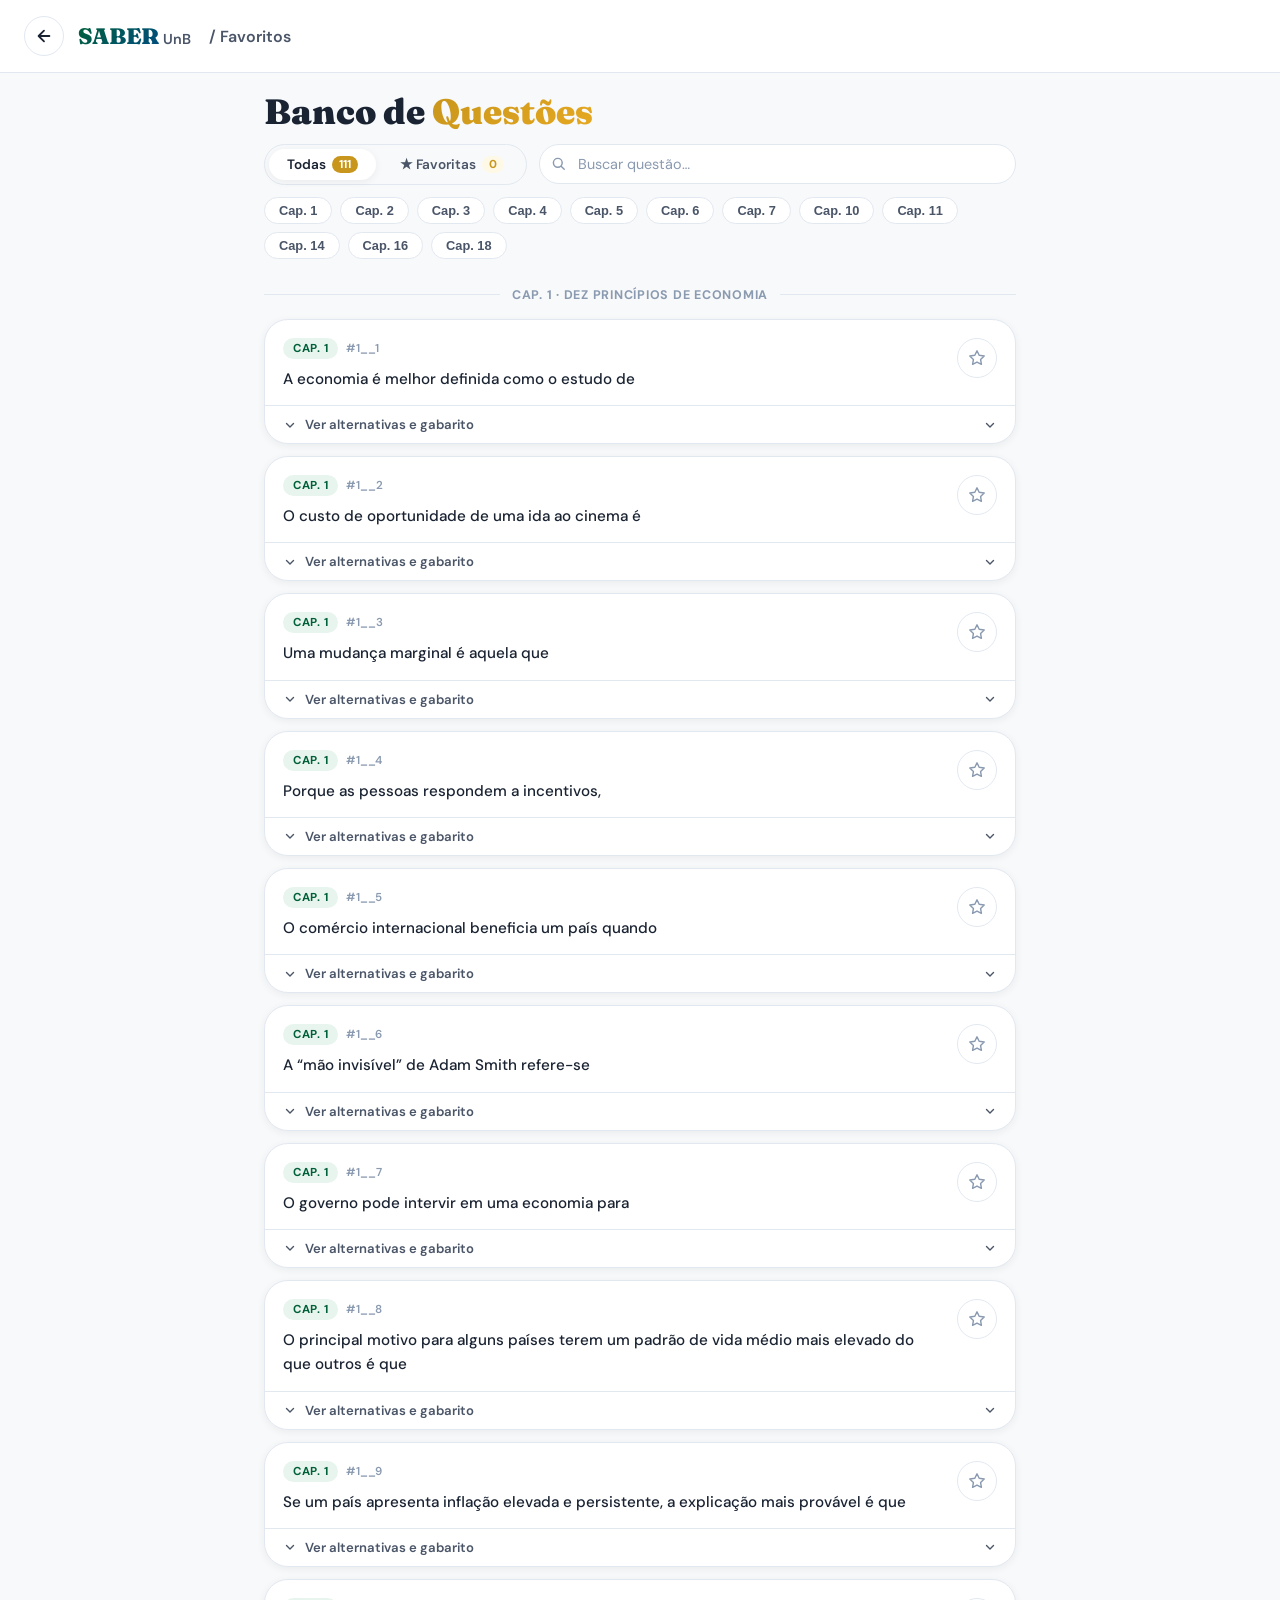
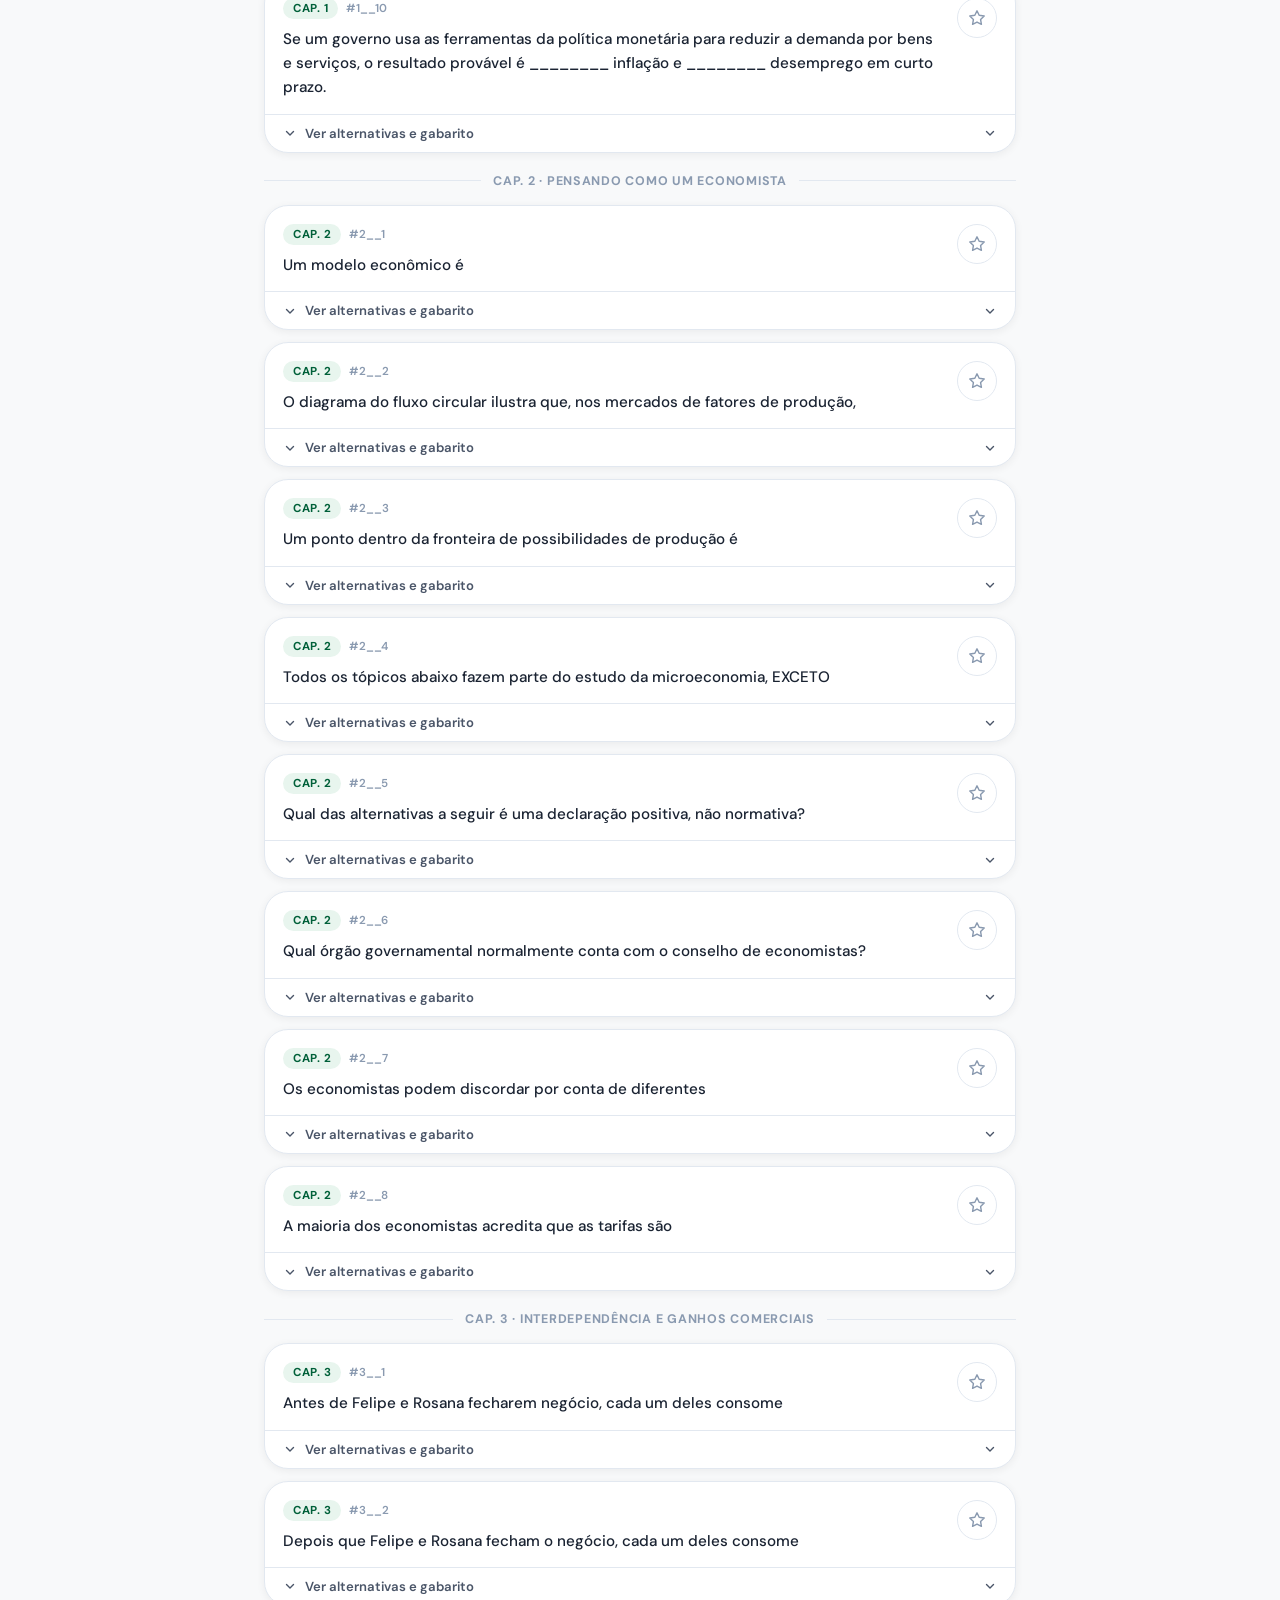
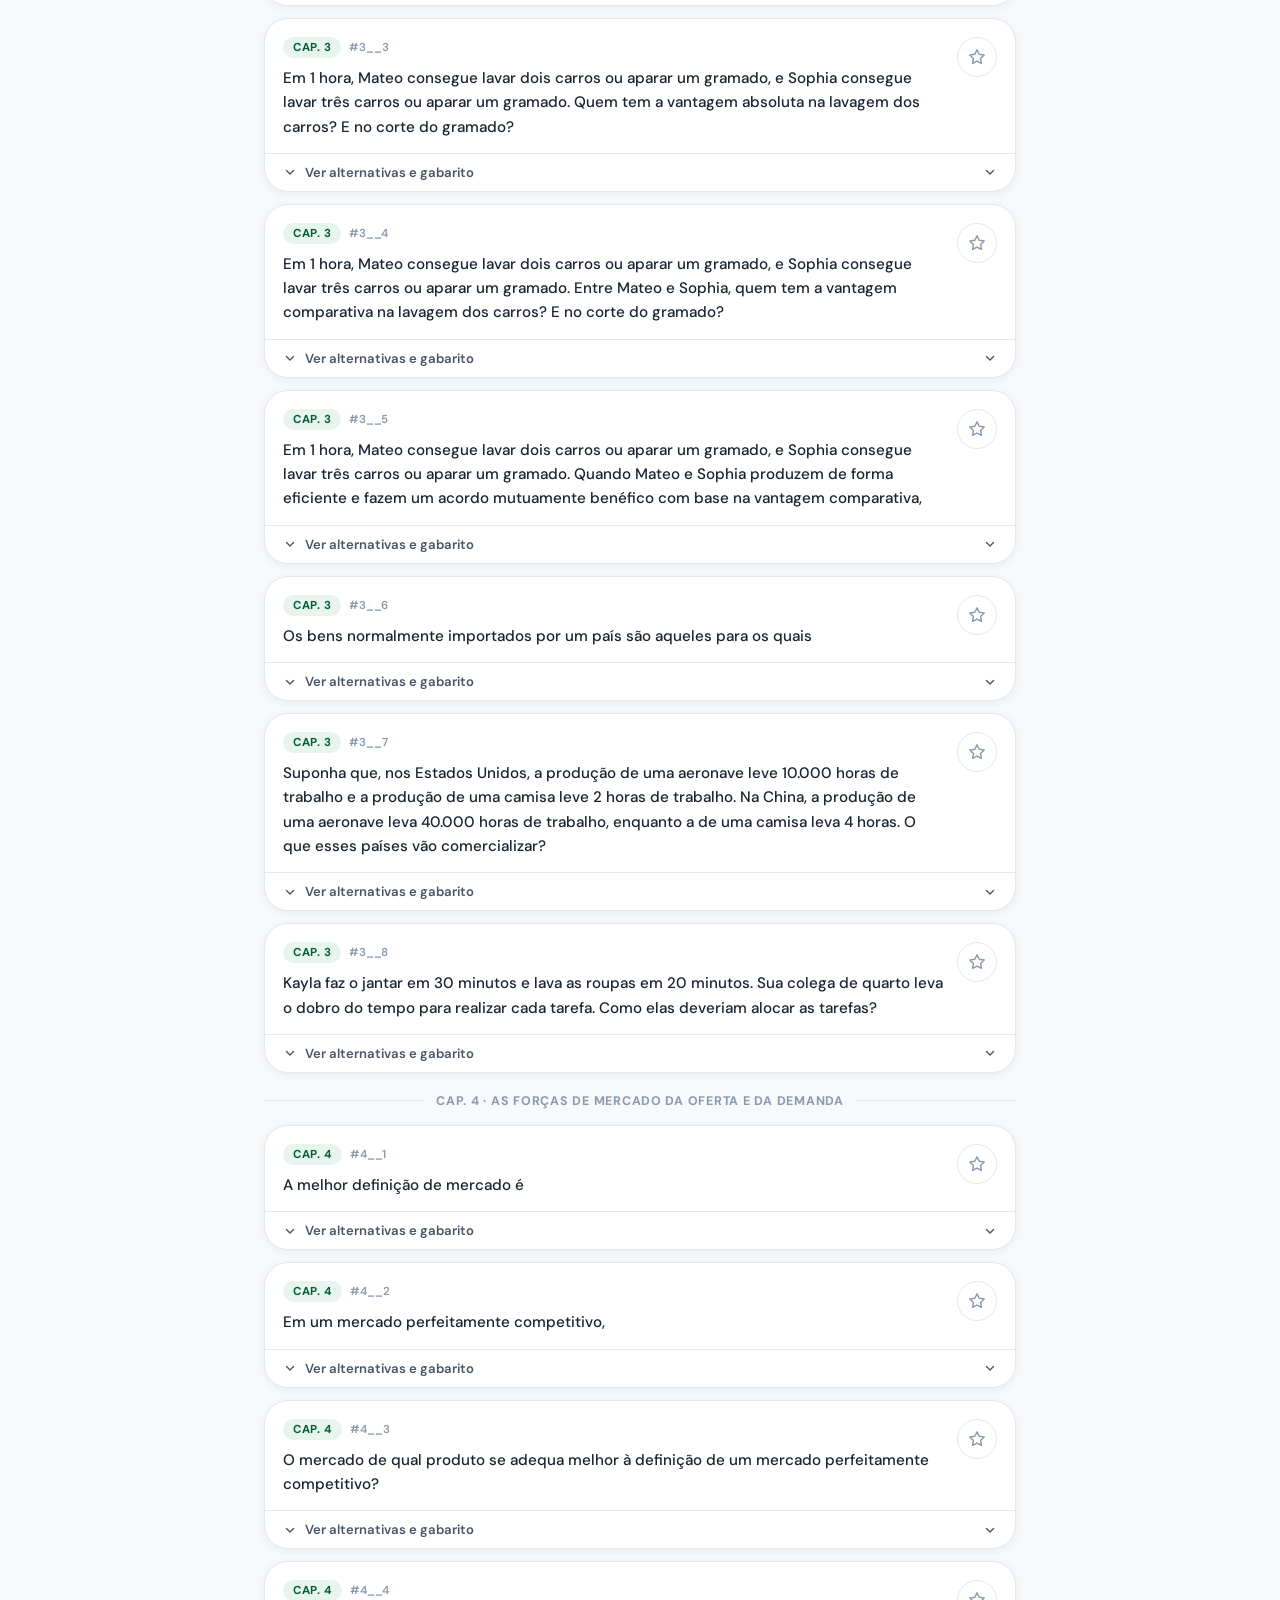
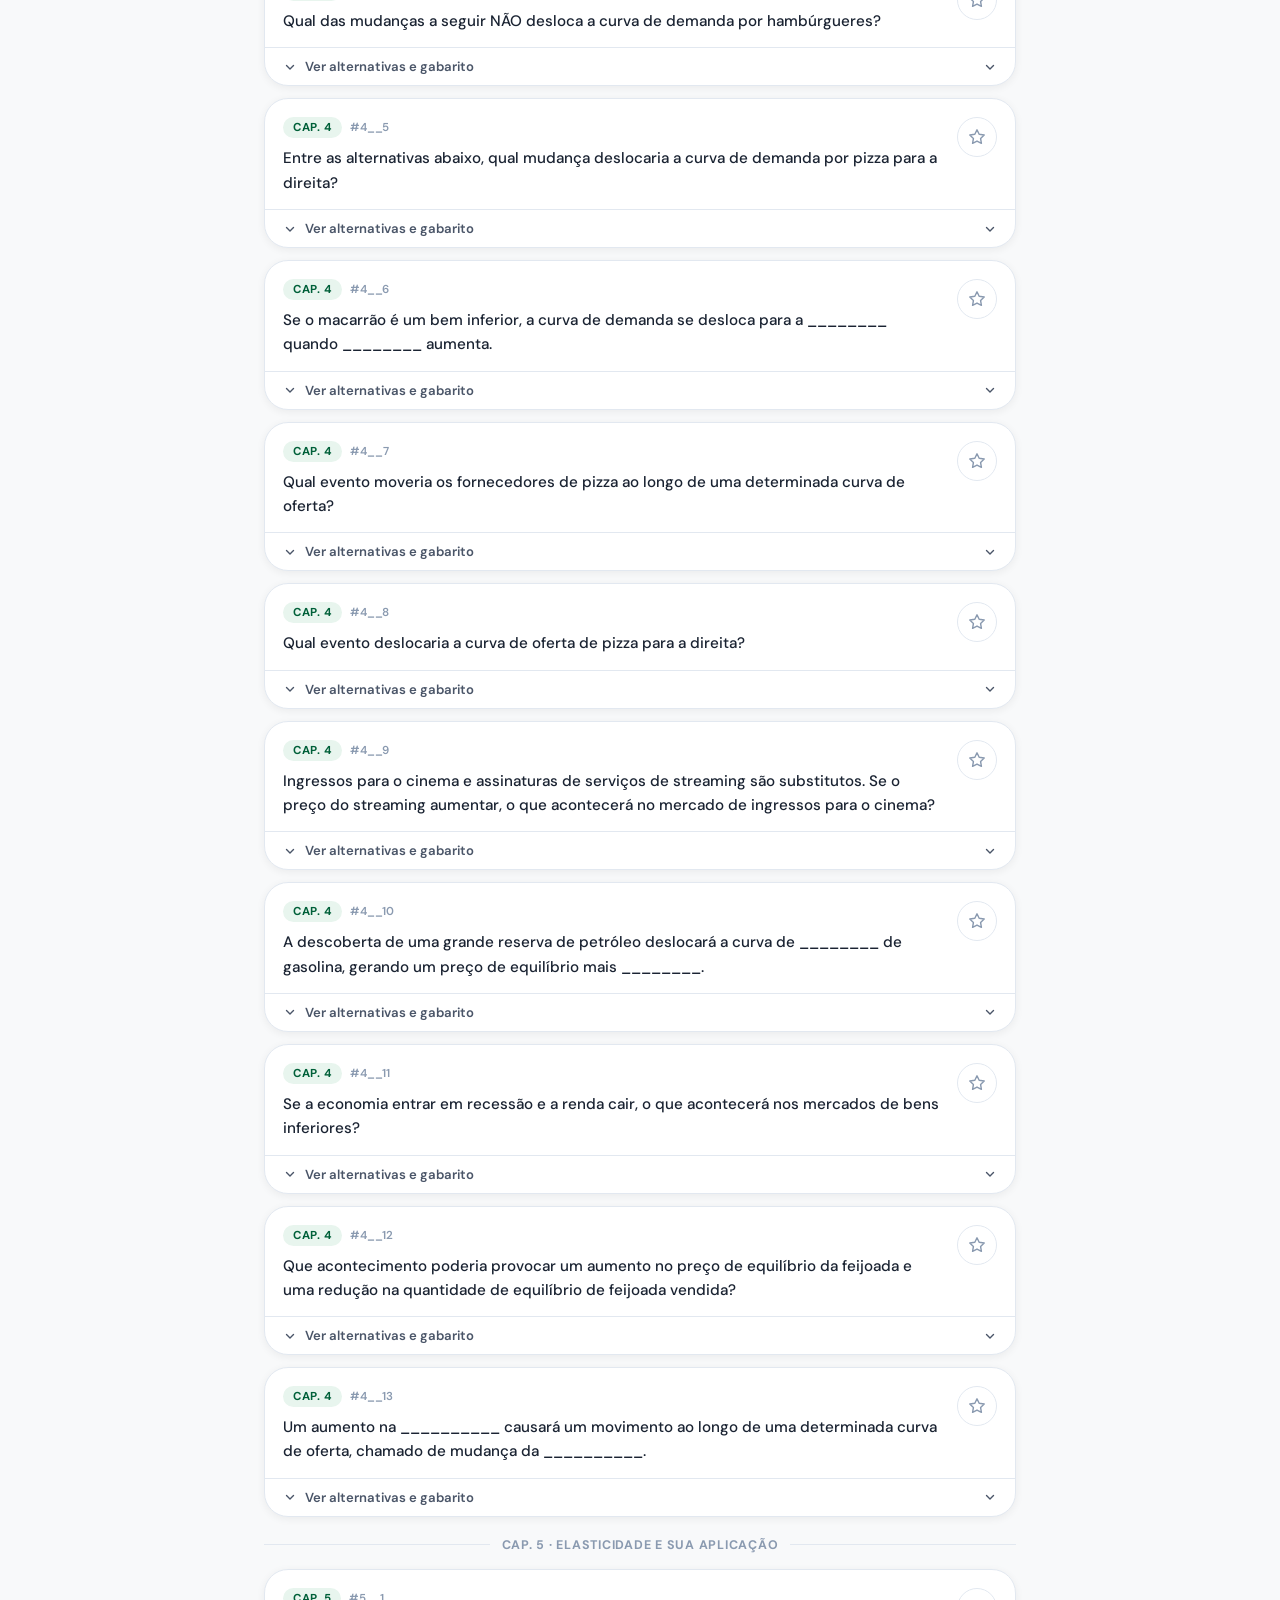
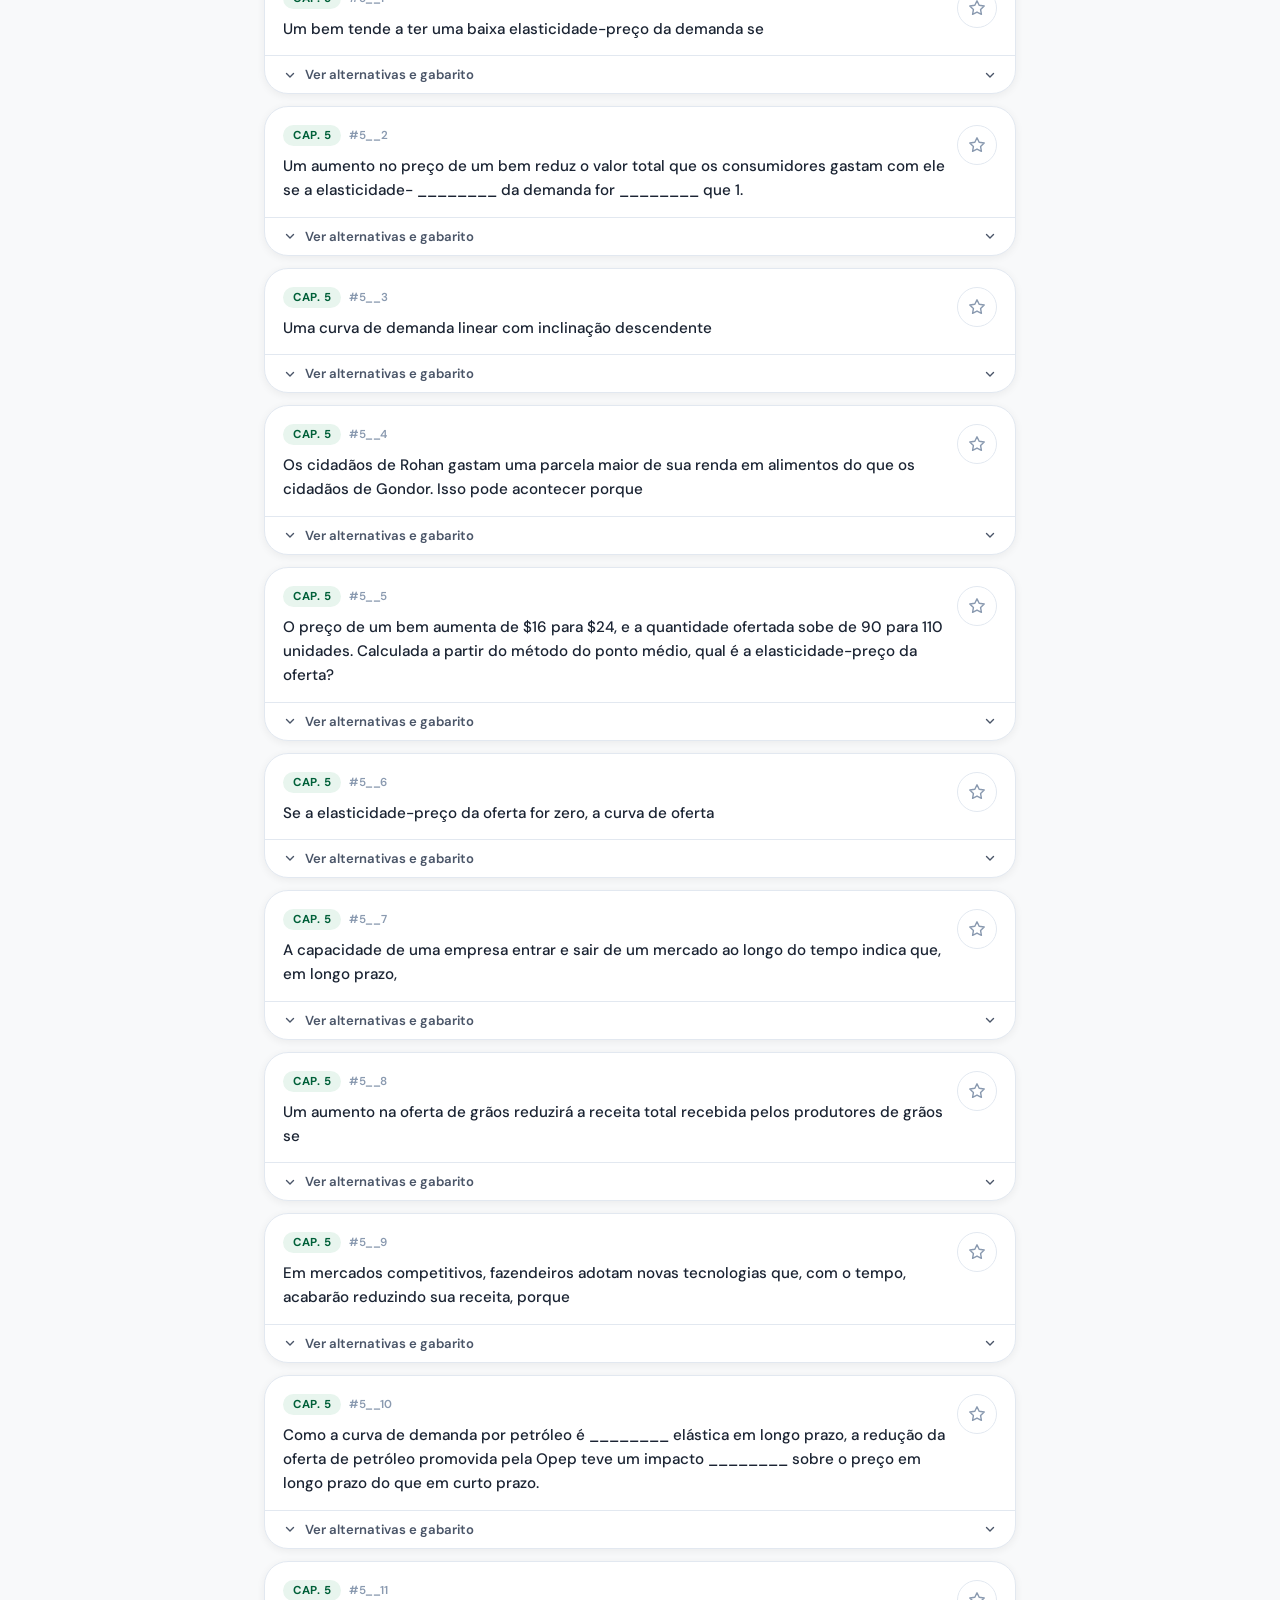
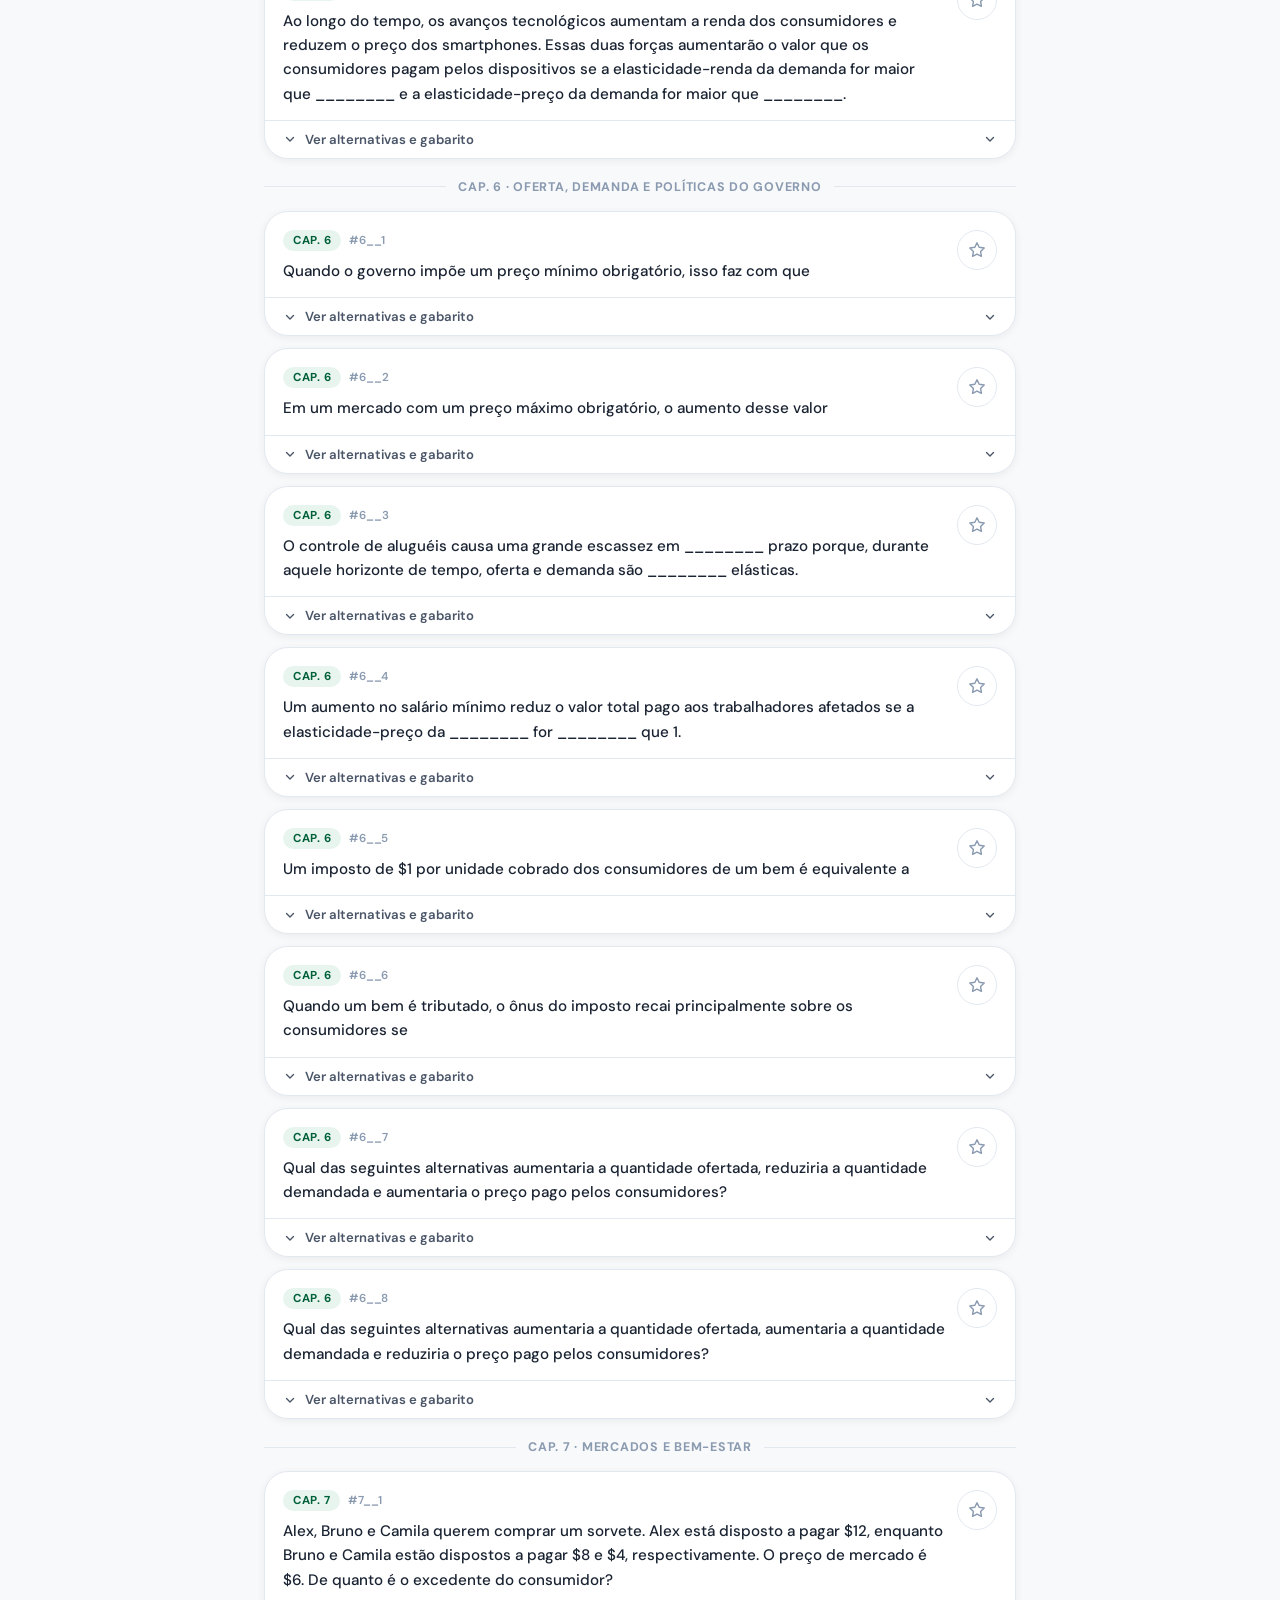
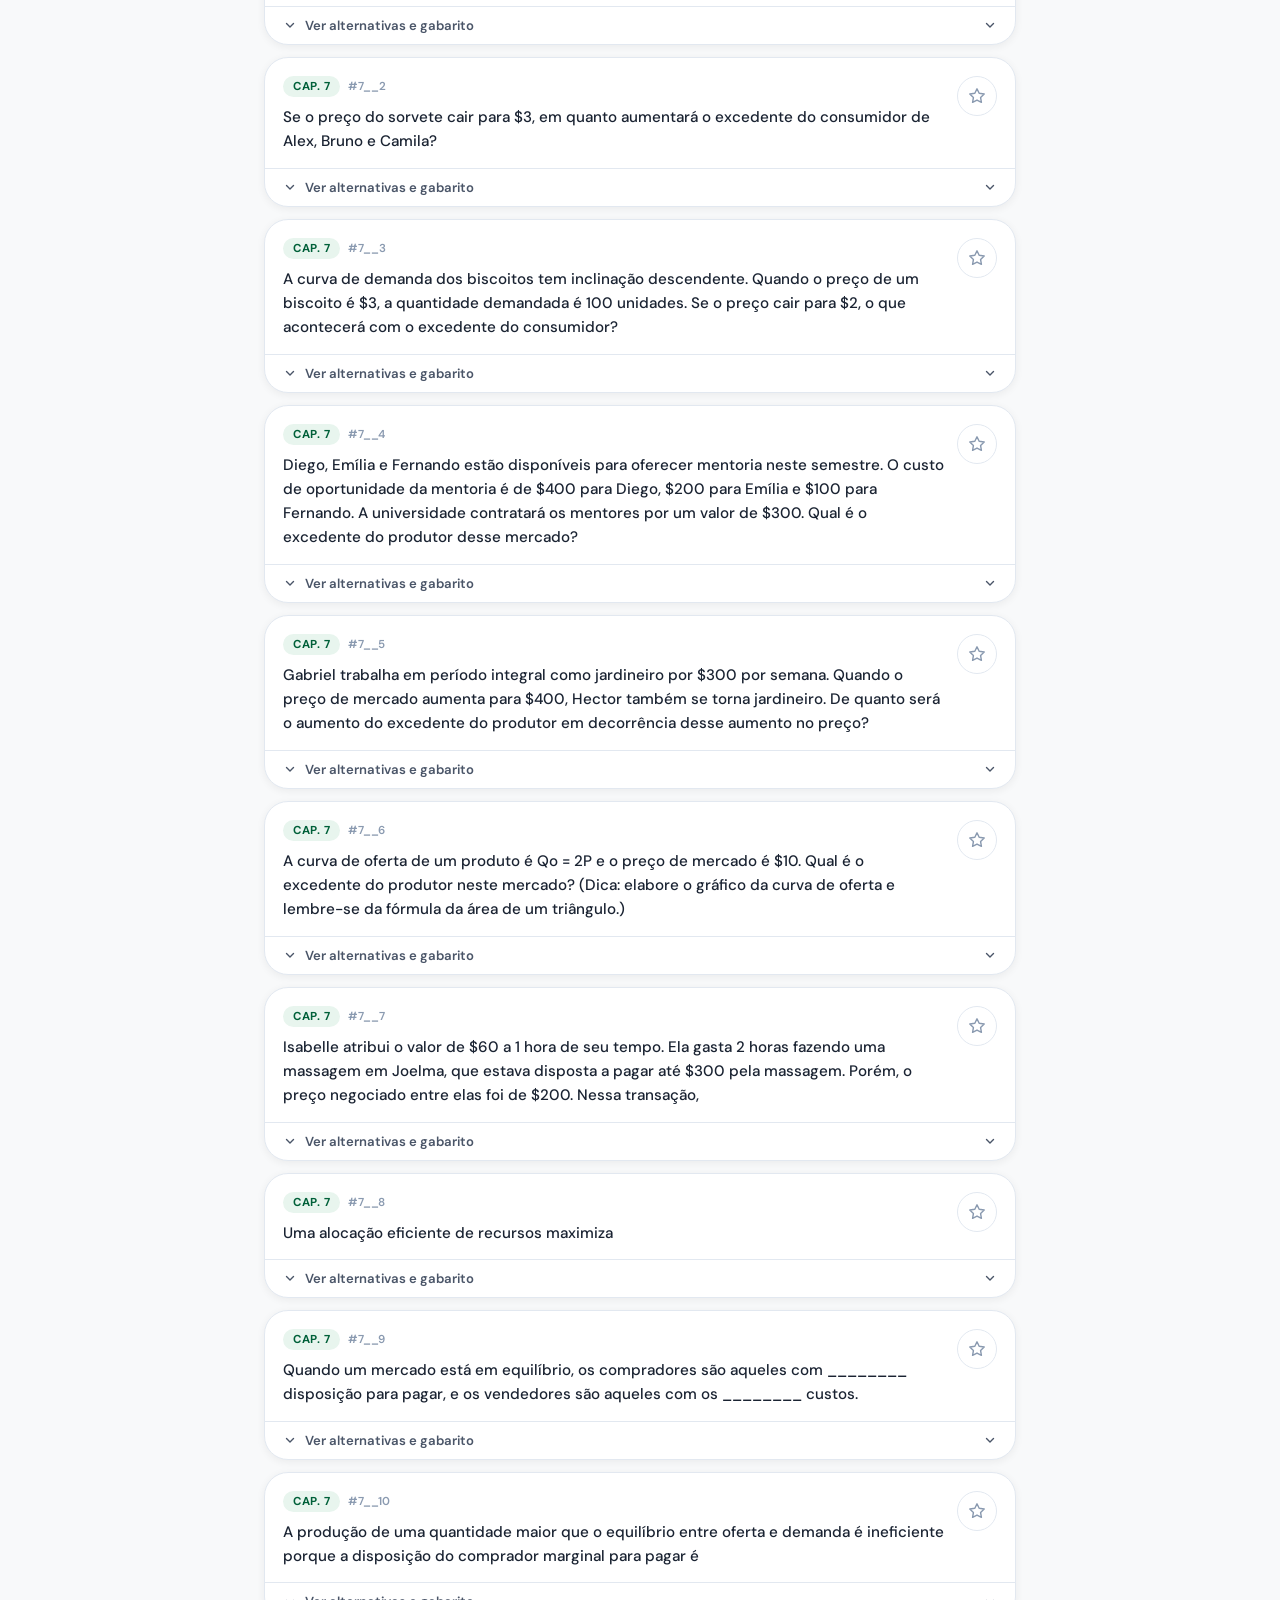
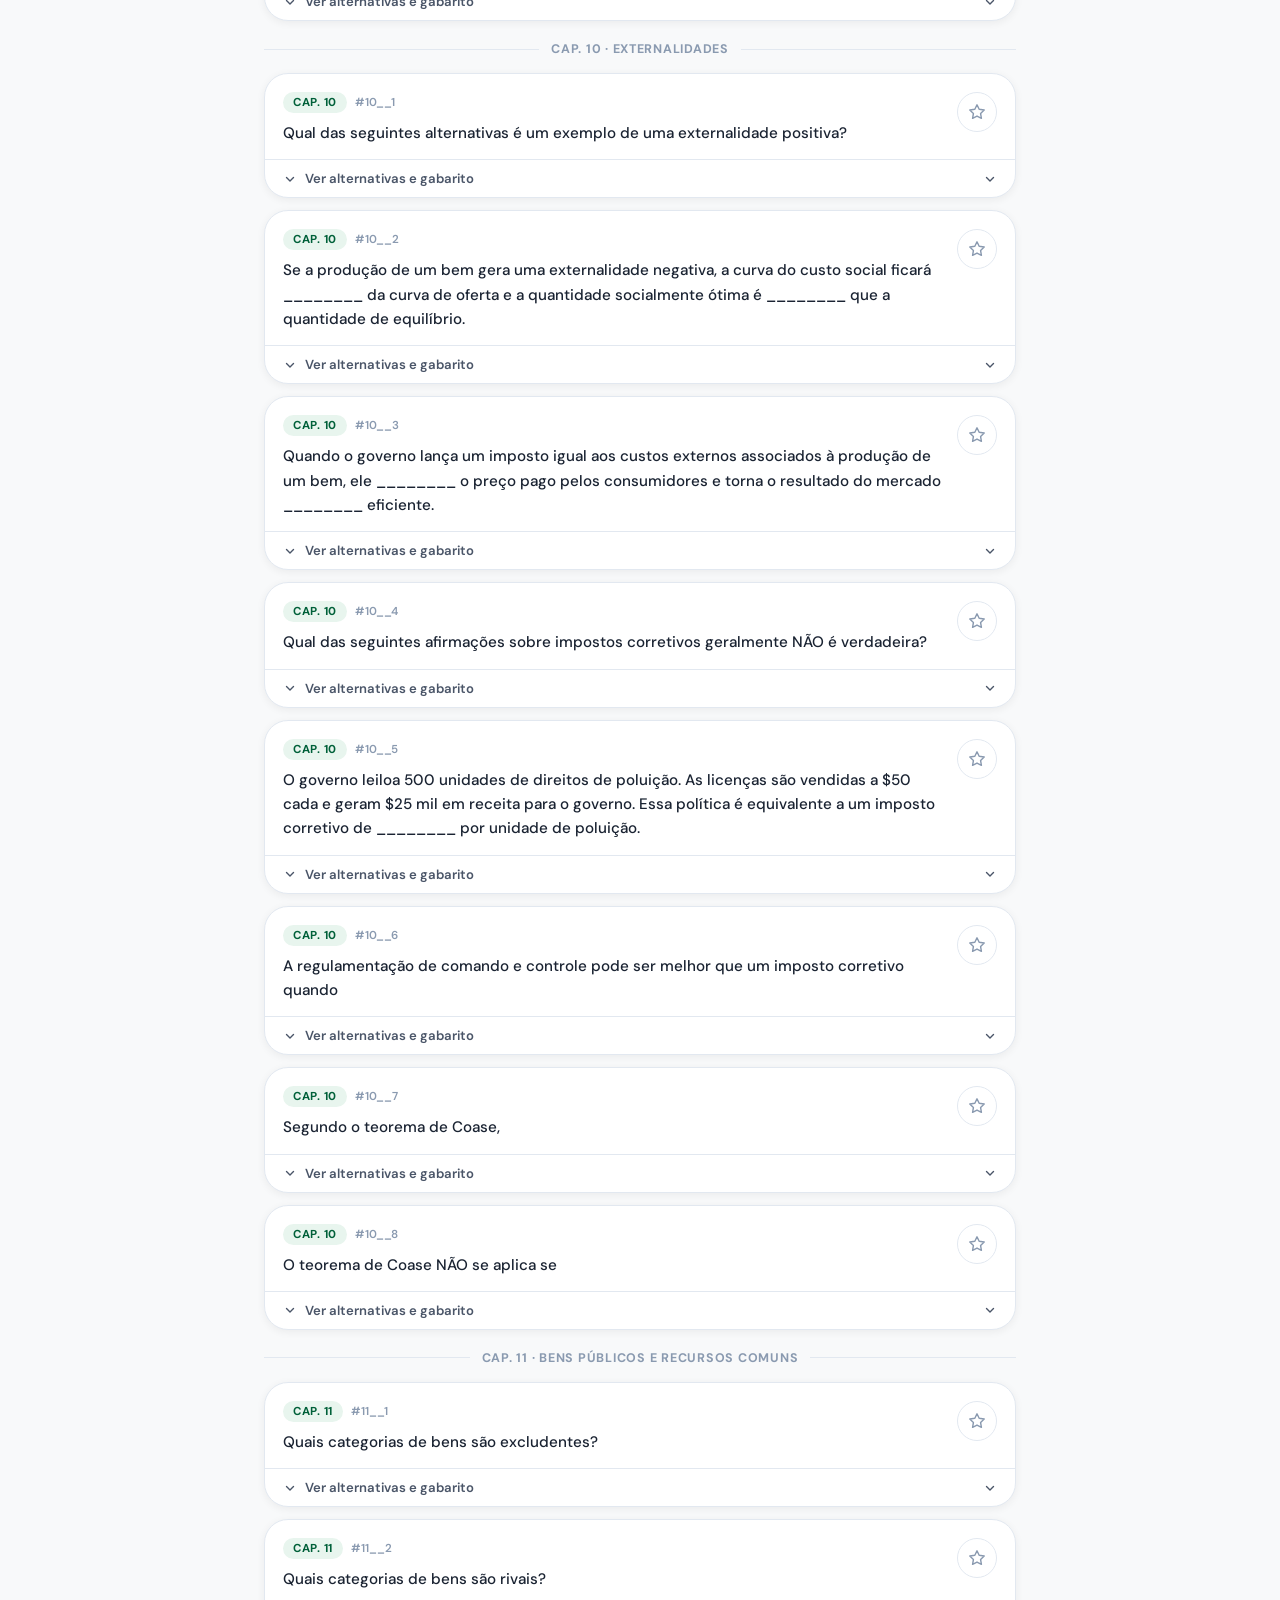
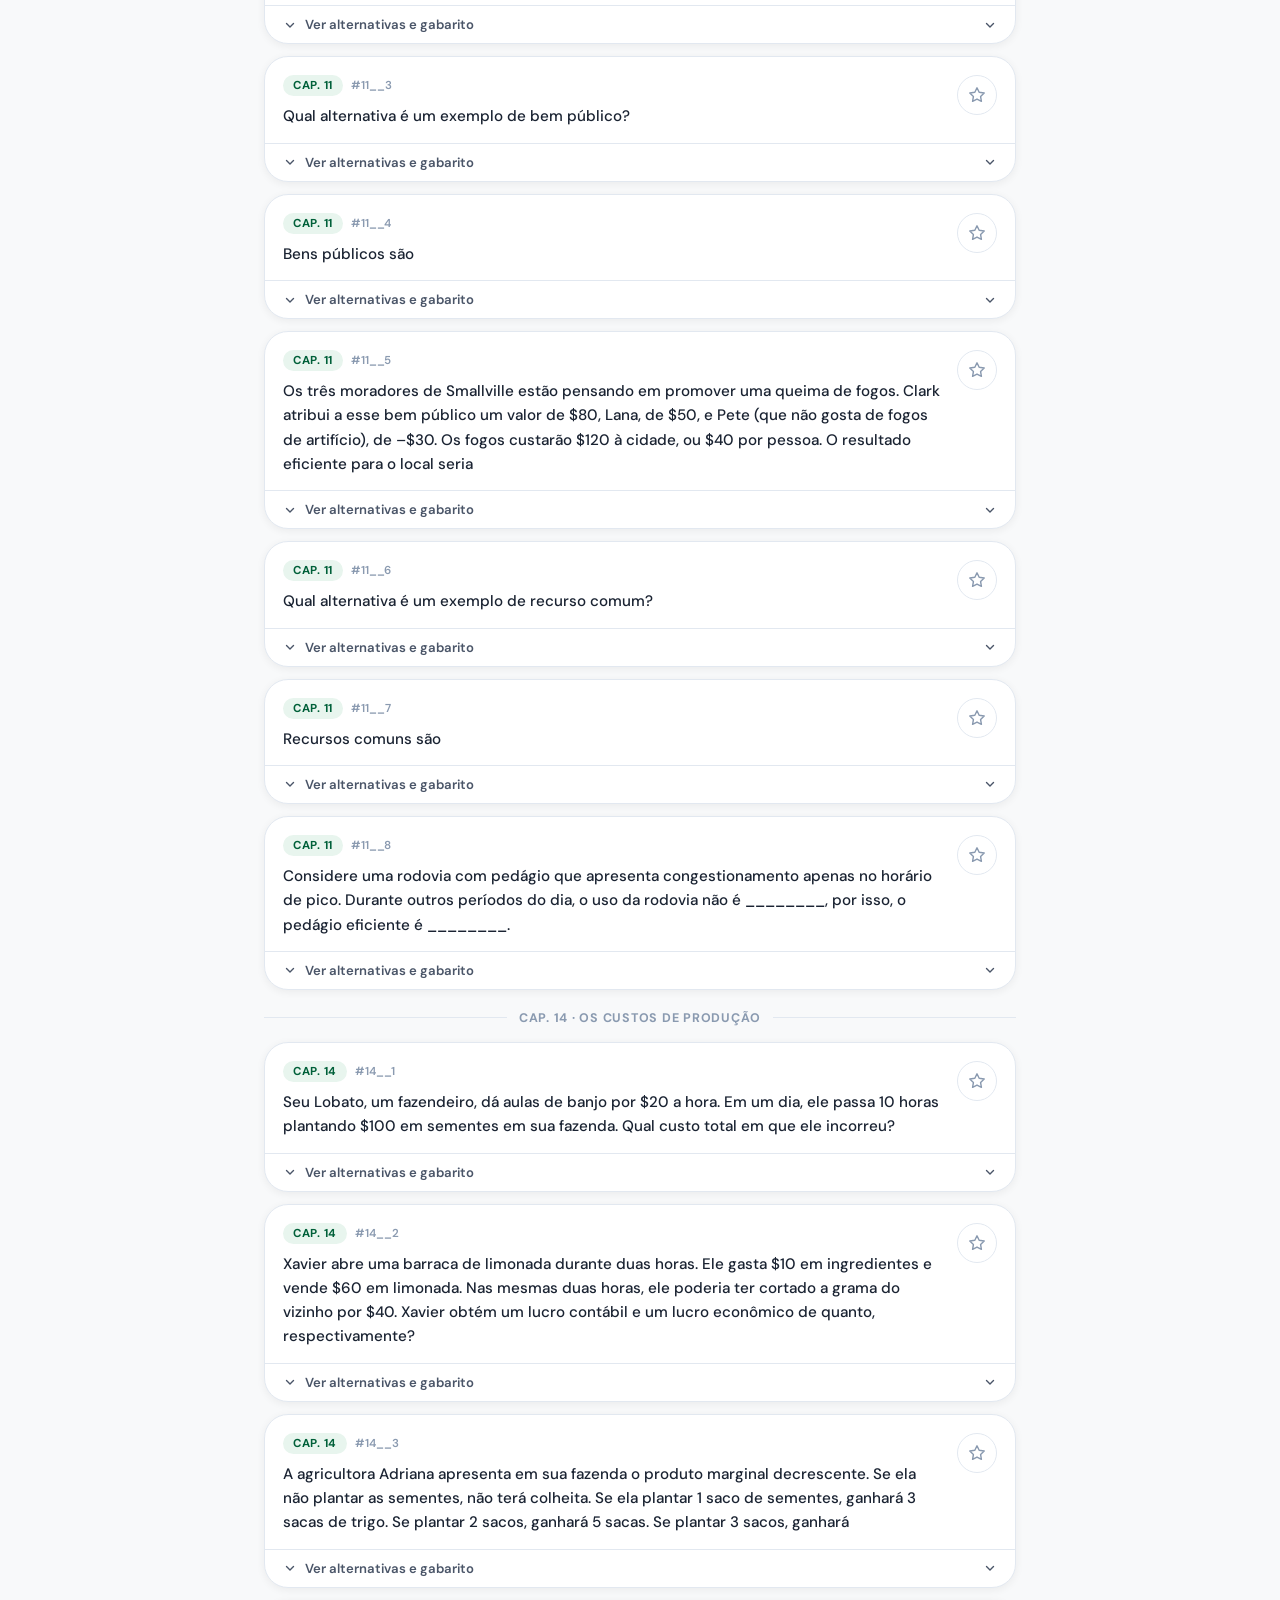
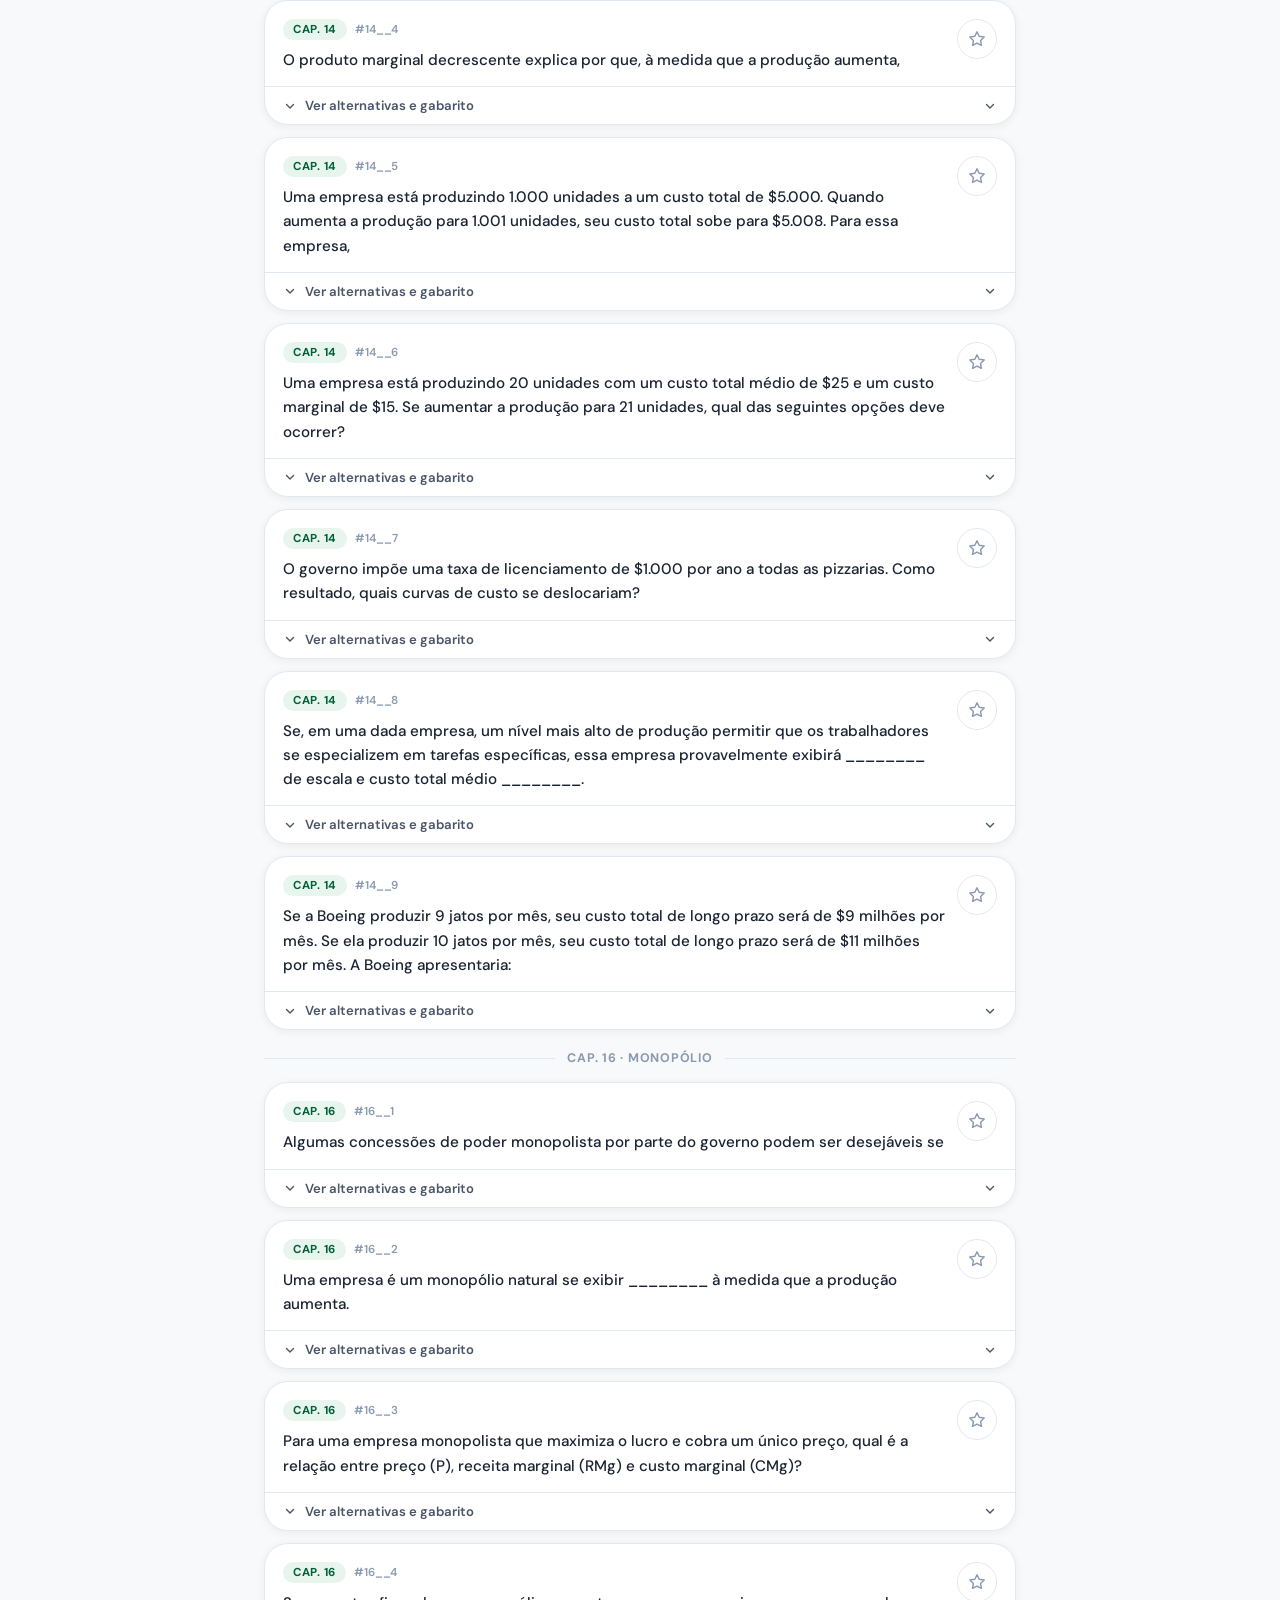
==== favoritos.html @ 45faeabe "." ====
<!DOCTYPE html>
<html lang="pt-BR">
<head>
  <meta charset="UTF-8" />
  <meta name="viewport" content="width=device-width, initial-scale=1.0" />
  <title>Favoritos — SABER UnB</title>
  <link rel="preconnect" href="https://fonts.googleapis.com" />
  <link href="https://fonts.googleapis.com/css2?family=Fraunces:ital,wght@0,400;0,700;0,900;1,400&family=DM+Sans:wght@300;400;500;600&display=swap" rel="stylesheet" />
  <style>
    /* ── Reset & Vars ── */
    *, *::before, *::after { box-sizing: border-box; margin: 0; padding: 0; }
    :root {
      --verde: #006039; --verde-light: #007a49; --verde-pale: #e8f5ee;
      --azul: #004D80;  --azul-pale: #e6f0f8;
      --offwhite: #f8f9fa; --white: #fff;
      --text-dark: #1a2332; --text-mid: #4a5568; --text-light: #8a9ab0;
      --border: #e2e8f0;
      --gold: #c8961c; --gold-pale: #fef9e7;
      --radius-sm: 10px; --radius-md: 16px; --radius-lg: 24px;
      --shadow-sm: 0 2px 8px rgba(0,0,0,.06);
      --shadow-md: 0 6px 24px rgba(0,0,0,.10);
      --t: .22s cubic-bezier(.4,0,.2,1);
    }
    html { font-size: 16px; }
    body {
      font-family: 'DM Sans', sans-serif;
      background: var(--offwhite);
      color: var(--text-dark);
      min-height: 100dvh;
    }

    /* ── Header ── */
    .fav-header {
      background: var(--white);
      border-bottom: 1px solid var(--border);
      padding: 16px 24px;
      display: flex; align-items: center; gap: 14px;
      position: sticky; top: 0; z-index: 20;
    }
    .btn-back {
      width: 40px; height: 40px; border-radius: 50%;
      border: 1.5px solid var(--border); background: transparent;
      display: flex; align-items: center; justify-content: center;
      cursor: pointer; color: var(--text-dark); flex-shrink: 0;
      transition: border-color var(--t), background var(--t), color var(--t);
      text-decoration: none;
    }
    .btn-back:hover { border-color: var(--verde); background: var(--verde-pale); color: var(--verde); }
    .header-brand { display: flex; align-items: baseline; gap: 4px; }
    .brand-saber {
      font-family: 'Fraunces', serif; font-size: 1.4rem; font-weight: 900;
      background: linear-gradient(135deg, var(--verde), var(--azul));
      -webkit-background-clip: text; -webkit-text-fill-color: transparent; background-clip: text;
    }
    .brand-unb { font-size: .9rem; font-weight: 600; color: var(--text-mid); }
    .header-title { font-size: 1rem; font-weight: 600; color: var(--text-mid); margin-left: 4px; }

    /* ── Toolbar ── */
    .toolbar {
      max-width: 800px; margin: 0 auto;
      padding: 20px 24px 0;
      display: flex; flex-wrap: wrap; align-items: center; gap: 12px;
    }
    .toolbar-title {
      font-family: 'Fraunces', serif;
      font-size: clamp(1.6rem, 4vw, 2.2rem); font-weight: 900;
      line-height: 1.1; flex: 1 0 100%;
    }
    .toolbar-title span {
      background: linear-gradient(135deg, var(--gold), #e6a820);
      -webkit-background-clip: text; -webkit-text-fill-color: transparent; background-clip: text;
    }

    .view-tabs {
      display: flex; gap: 6px;
      background: var(--offwhite); border: 1px solid var(--border);
      padding: 4px; border-radius: 100px;
    }
    .view-tab {
      padding: 7px 18px; border-radius: 100px; border: none;
      background: transparent; cursor: pointer;
      font-family: 'DM Sans', sans-serif; font-size: .85rem; font-weight: 600;
      color: var(--text-mid); transition: all var(--t);
      display: flex; align-items: center; gap: 6px;
    }
    .view-tab.active { background: var(--white); color: var(--text-dark); box-shadow: var(--shadow-sm); }
    .view-tab .tab-count {
      background: var(--gold-pale); color: var(--gold);
      font-size: .72rem; font-weight: 700;
      padding: 1px 7px; border-radius: 100px;
    }
    .view-tab.active .tab-count { background: var(--gold); color: white; }

    .search-wrap {
      flex: 1; min-width: 200px;
      position: relative;
    }
    .search-wrap svg { position: absolute; left: 12px; top: 50%; transform: translateY(-50%); color: var(--text-light); pointer-events: none; }
    .search-input {
      width: 100%; padding: 10px 12px 10px 38px;
      border: 1.5px solid var(--border); border-radius: 100px;
      background: var(--white); font-family: 'DM Sans', sans-serif;
      font-size: .9rem; color: var(--text-dark); outline: none;
      transition: border-color var(--t);
    }
    .search-input:focus { border-color: var(--verde); }
    .search-input::placeholder { color: var(--text-light); }

    .filter-chips {
      display: flex; gap: 8px; flex-wrap: wrap; flex: 1 0 100%;
    }
    .filter-chip {
      padding: 5px 14px; border-radius: 100px;
      border: 1.5px solid var(--border); background: var(--white);
      font-size: .8rem; font-weight: 600; color: var(--text-mid);
      cursor: pointer; transition: all var(--t);
    }
    .filter-chip.active { border-color: var(--verde); background: var(--verde-pale); color: var(--verde); }

    /* ── Main content ── */
    .fav-main {
      max-width: 800px; margin: 0 auto;
      padding: 20px 24px 60px;
      display: flex; flex-direction: column; gap: 12px;
    }

    .empty-state {
      text-align: center; padding: 60px 20px;
      color: var(--text-light);
    }
    .empty-state svg { margin-bottom: 16px; opacity: .35; }
    .empty-state p { font-size: 1rem; line-height: 1.6; }
    .empty-state strong { color: var(--text-mid); }

    /* ── Question Card ── */
    .q-card {
      background: var(--white);
      border: 1.5px solid var(--border);
      border-radius: var(--radius-lg);
      box-shadow: var(--shadow-sm);
      overflow: hidden;
      transition: box-shadow var(--t), border-color var(--t);
    }
    .q-card:hover { box-shadow: var(--shadow-md); }
    .q-card.favorited { border-color: var(--gold); }

    .q-card-top {
      display: flex; align-items: flex-start; gap: 12px;
      padding: 18px 18px 14px;
    }
    .q-card-meta {
      flex: 1;
    }
    .q-card-tags {
      display: flex; gap: 8px; flex-wrap: wrap; margin-bottom: 8px;
    }
    .tag-chapter {
      font-size: .72rem; font-weight: 700; letter-spacing: .05em; text-transform: uppercase;
      background: var(--verde-pale); color: var(--verde);
      padding: 3px 10px; border-radius: 100px;
    }
    .tag-id {
      font-size: .72rem; font-weight: 600; color: var(--text-light);
      padding: 3px 0;
    }
    .q-command {
      font-size: .95rem; line-height: 1.6; color: var(--text-dark); font-weight: 500;
    }

    /* Star button */
    .btn-star {
      width: 40px; height: 40px; flex-shrink: 0; border-radius: 50%;
      border: 1.5px solid var(--border); background: transparent;
      display: flex; align-items: center; justify-content: center;
      cursor: pointer; transition: all var(--t);
      color: var(--text-light);
    }
    .btn-star:hover { border-color: var(--gold); color: var(--gold); background: var(--gold-pale); }
    .btn-star.starred { border-color: var(--gold); background: var(--gold-pale); color: var(--gold); }
    .btn-star.starred svg { fill: var(--gold); }

    /* Expand toggle */
    .q-expand-toggle {
      display: flex; align-items: center; gap: 8px;
      padding: 10px 18px;
      border-top: 1px solid var(--border);
      background: none; border-bottom: none; border-left: none; border-right: none;
      width: 100%; cursor: pointer;
      font-family: 'DM Sans', sans-serif; font-size: .82rem; font-weight: 600;
      color: var(--text-mid); text-align: left;
      transition: background var(--t), color var(--t);
    }
    .q-expand-toggle:hover { background: var(--offwhite); color: var(--verde); }
    .q-expand-toggle .toggle-icon {
      margin-left: auto;
      transition: transform var(--t);
    }
    .q-expand-toggle.open .toggle-icon { transform: rotate(180deg); }

    /* Alternatives */
    .q-details {
      display: none;
      padding: 0 18px 18px;
      border-top: 1px solid var(--border);
    }
    .q-details.open { display: block; }

    .alt-list {
      list-style: none;
      display: flex; flex-direction: column; gap: 8px;
      padding: 14px 0 10px;
    }
    .alt-row {
      display: flex; align-items: flex-start; gap: 10px;
      padding: 10px 12px; border-radius: var(--radius-sm);
      font-size: .88rem; line-height: 1.5; color: var(--text-mid);
      background: var(--offwhite);
    }
    .alt-row.correct-alt {
      background: var(--verde-pale); color: var(--text-dark); font-weight: 500;
    }
    .alt-badge {
      width: 26px; height: 26px; border-radius: 50%;
      display: flex; align-items: center; justify-content: center;
      font-weight: 700; font-size: .75rem; flex-shrink: 0;
      background: var(--border); color: var(--text-mid);
    }
    .alt-row.correct-alt .alt-badge { background: var(--verde); color: white; }

    .justification-box {
      margin-top: 2px;
      padding: 12px 14px;
      background: var(--azul-pale);
      border-left: 3px solid var(--azul);
      border-radius: 0 var(--radius-sm) var(--radius-sm) 0;
      font-size: .83rem; color: var(--text-mid); line-height: 1.6;
    }
    .just-label {
      font-weight: 700; color: var(--azul);
      font-size: .75rem; text-transform: uppercase; letter-spacing: .04em;
      margin-bottom: 4px;
    }

    /* ── Chapter separator ── */
    .chapter-sep {
      display: flex; align-items: center; gap: 12px;
      margin: 8px 0 4px;
    }
    .chapter-sep-line { flex: 1; height: 1px; background: var(--border); }
    .chapter-sep-label {
      font-size: .78rem; font-weight: 700; letter-spacing: .06em; text-transform: uppercase;
      color: var(--text-light); white-space: nowrap;
    }

    /* ── Loader ── */
    .loader-overlay {
      position: fixed; inset: 0;
      background: rgba(248,249,250,.92); backdrop-filter: blur(6px);
      display: none; flex-direction: column; align-items: center; justify-content: center;
      gap: 16px; z-index: 999; font-size: .95rem; color: var(--text-mid);
    }
    .loader-overlay.visible { display: flex; }
    .loader-spinner {
      width: 44px; height: 44px;
      border: 3px solid var(--border); border-top-color: var(--verde);
      border-radius: 50%; animation: spin .8s linear infinite;
    }
    @keyframes spin { to { transform: rotate(360deg); } }
    @keyframes fadeUp { from { opacity: 0; transform: translateY(12px); } to { opacity: 1; transform: translateY(0); } }
    .q-card { animation: fadeUp .25s ease both; }

    /* ── Responsive ── */
    @media (max-width: 480px) {
      .toolbar { padding: 16px 16px 0; }
      .fav-main { padding: 16px 16px 60px; }
      .fav-header { padding: 14px 16px; }
    }

    ::-webkit-scrollbar { width: 6px; }
    ::-webkit-scrollbar-track { background: transparent; }
    ::-webkit-scrollbar-thumb { background: var(--border); border-radius: 99px; }
  </style>
</head>
<body>

  <!-- Header -->
  <header class="fav-header">
    <a href="index.html" class="btn-back" title="Voltar ao início">
      <svg width="18" height="18" viewBox="0 0 20 20" fill="none"><path d="M16 10H4M10 4l-6 6 6 6" stroke="currentColor" stroke-width="2" stroke-linecap="round" stroke-linejoin="round"/></svg>
    </a>
    <div class="header-brand">
      <span class="brand-saber">SABER</span>
      <span class="brand-unb">UnB</span>
    </div>
    <span class="header-title">/ Favoritos</span>
  </header>

  <!-- Toolbar -->
  <div class="toolbar" id="toolbar">
    <h1 class="toolbar-title">Banco de <span>Questões</span></h1>

    <!-- Tabs Todas / Favoritas -->
    <div class="view-tabs" id="view-tabs">
      <button class="view-tab active" data-tab="all">
        Todas
        <span class="tab-count" id="count-all">0</span>
      </button>
      <button class="view-tab" data-tab="fav">
        ★ Favoritas
        <span class="tab-count" id="count-fav">0</span>
      </button>
    </div>

    <!-- Busca -->
    <div class="search-wrap">
      <svg width="16" height="16" viewBox="0 0 20 20" fill="none"><circle cx="8.5" cy="8.5" r="5.5" stroke="currentColor" stroke-width="1.8"/><path d="M13 13l3.5 3.5" stroke="currentColor" stroke-width="1.8" stroke-linecap="round"/></svg>
      <input type="search" class="search-input" id="search-input" placeholder="Buscar questão…" />
    </div>

    <!-- Chips de capítulo -->
    <div class="filter-chips" id="filter-chips"></div>
  </div>

  <!-- Main -->
  <main class="fav-main" id="fav-main"></main>

  <!-- Loader -->
  <div class="loader-overlay visible" id="loader">
    <div class="loader-spinner"></div>
    <p>Carregando questões…</p>
  </div>

  <script>
  'use strict';

  const STORAGE_KEY = 'saber_unb_favoritos';

  // ── Estado ──────────────────────────────
  let allQuestions = [];   // [{uid, chapterId, chapterName, command, alternatives, answer, justification}]
  let favorites    = new Set(JSON.parse(localStorage.getItem(STORAGE_KEY) || '[]'));
  let activeTab    = 'all';
  let activeChapter = null;
  let searchQuery  = '';

  // ── Persistência ────────────────────────
  function saveFavorites() {
    localStorage.setItem(STORAGE_KEY, JSON.stringify([...favorites]));
  }

  // ── Load JSON ───────────────────────────
  async function loadData() {
    try {
      const res = await fetch('json/questions.json');
      if (!res.ok) throw new Error();
      const data = await res.json();
      allQuestions = [];

      Object.entries(data).forEach(([chapId, chapter]) => {
        Object.entries(chapter.questions || {}).forEach(([qId, q]) => {
          allQuestions.push({
            uid: `${chapId}__${qId}`,
            chapterId: Number(chapId),
            chapterName: chapter.name || `Capítulo ${chapId}`,
            ...q,
          });
        });
      });

      buildChapterChips();
      render();
    } catch {
      document.getElementById('fav-main').innerHTML = `
        <div class="empty-state">
          <p>Não foi possível carregar as questões.<br>Verifique se <strong>json/questions.json</strong> existe.</p>
        </div>`;
    } finally {
      document.getElementById('loader').classList.remove('visible');
    }
  }

  // ── Chapter chips ───────────────────────
  function buildChapterChips() {
    const chapters = [...new Map(allQuestions.map(q => [q.chapterId, q.chapterName])).entries()]
      .sort((a, b) => a[0] - b[0]);

    const container = document.getElementById('filter-chips');
    container.innerHTML = '';

    chapters.forEach(([id, name]) => {
      const btn = document.createElement('button');
      btn.className = 'filter-chip';
      btn.textContent = `Cap. ${id}`;
      btn.title = name;
      btn.dataset.chap = id;
      btn.addEventListener('click', () => {
        activeChapter = (activeChapter === id) ? null : id;
        document.querySelectorAll('.filter-chip').forEach(c =>
          c.classList.toggle('active', Number(c.dataset.chap) === activeChapter));
        render();
      });
      container.appendChild(btn);
    });
  }

  // ── Filter & render ─────────────────────
  function getFiltered() {
    return allQuestions.filter(q => {
      if (activeTab === 'fav' && !favorites.has(q.uid)) return false;
      if (activeChapter !== null && q.chapterId !== activeChapter) return false;
      if (searchQuery) {
        const needle = searchQuery.toLowerCase();
        const haystack = (q.command + ' ' + q.alternatives.join(' ')).toLowerCase();
        if (!haystack.includes(needle)) return false;
      }
      return true;
    });
  }

  function updateCounts() {
    const filtered     = getFiltered();
    const totalAll     = allQuestions.filter(q => {
      if (activeChapter !== null && q.chapterId !== activeChapter) return false;
      if (searchQuery) {
        const needle = searchQuery.toLowerCase();
        const haystack = (q.command + ' ' + q.alternatives.join(' ')).toLowerCase();
        if (!haystack.includes(needle)) return false;
      }
      return true;
    }).length;
    const totalFav = allQuestions.filter(q => {
      if (!favorites.has(q.uid)) return false;
      if (activeChapter !== null && q.chapterId !== activeChapter) return false;
      if (searchQuery) {
        const needle = searchQuery.toLowerCase();
        const haystack = (q.command + ' ' + q.alternatives.join(' ')).toLowerCase();
        if (!haystack.includes(needle)) return false;
      }
      return true;
    }).length;

    document.getElementById('count-all').textContent = totalAll;
    document.getElementById('count-fav').textContent = totalFav;
  }

  function render() {
    updateCounts();
    const main    = document.getElementById('fav-main');
    const filtered = getFiltered();
    main.innerHTML = '';

    if (filtered.length === 0) {
      const msg = activeTab === 'fav'
        ? 'Nenhuma questão favoritada ainda.<br>Clique na estrela ★ em qualquer questão para salvá-la aqui.'
        : 'Nenhuma questão encontrada para os filtros selecionados.';
      main.innerHTML = `
        <div class="empty-state">
          <svg width="48" height="48" viewBox="0 0 24 24" fill="none" stroke="currentColor" stroke-width="1.2">
            <path d="M12 2l3.1 6.3 6.9 1-5 4.9 1.2 6.8L12 17.8l-6.2 3.2 1.2-6.8L2 9.3l6.9-1L12 2z"/>
          </svg>
          <p>${msg}</p>
        </div>`;
      return;
    }

    // Agrupar por capítulo
    const byChapter = {};
    filtered.forEach(q => {
      const k = q.chapterId;
      if (!byChapter[k]) byChapter[k] = { name: q.chapterName, questions: [] };
      byChapter[k].questions.push(q);
    });

    Object.entries(byChapter)
      .sort((a, b) => Number(a[0]) - Number(b[0]))
      .forEach(([chapId, { name, questions }]) => {
        // Separator
        const sep = document.createElement('div');
        sep.className = 'chapter-sep';
        sep.innerHTML = `
          <div class="chapter-sep-line"></div>
          <span class="chapter-sep-label">Cap. ${chapId} · ${name}</span>
          <div class="chapter-sep-line"></div>`;
        main.appendChild(sep);

        questions.forEach((q, i) => {
          const card = buildCard(q, i);
          main.appendChild(card);
        });
      });
  }

  // ── Build card ──────────────────────────
  function buildCard(q, delay) {
    const isFav = favorites.has(q.uid);
    const letters = ['A','B','C','D','E'];

    const card = document.createElement('div');
    card.className = 'q-card' + (isFav ? ' favorited' : '');
    card.style.animationDelay = Math.min(delay, 8) * 0.04 + 's';

    const altsHTML = q.alternatives.map((alt, i) => {
      const letter = letters[i];
      const isCorrect = letter === q.answer.toUpperCase();
      return `<li class="alt-row ${isCorrect ? 'correct-alt' : ''}">
        <span class="alt-badge">${letter}</span>
        <span>${alt}</span>
      </li>`;
    }).join('');

    const justHTML = q.justification
      ? `<div class="justification-box"><p class="just-label">Justificativa</p><p>${q.justification}</p></div>`
      : '';

    card.innerHTML = `
      <div class="q-card-top">
        <div class="q-card-meta">
          <div class="q-card-tags">
            <span class="tag-chapter">Cap. ${q.chapterId}</span>
            <span class="tag-id">#${q.uid}</span>
          </div>
          <p class="q-command">${q.command}</p>
        </div>
        <button class="btn-star ${isFav ? 'starred' : ''}" data-uid="${q.uid}" title="${isFav ? 'Remover dos favoritos' : 'Adicionar aos favoritos'}">
          <svg width="18" height="18" viewBox="0 0 20 20" fill="none">
            <path d="M10 2l2.4 5 5.6.8-4 3.9.9 5.3L10 14.5l-4.9 2.5.9-5.3L2 7.8l5.6-.8L10 2z"
              stroke="currentColor" stroke-width="1.6" stroke-linejoin="round"/>
          </svg>
        </button>
      </div>
      <button class="q-expand-toggle" data-uid="${q.uid}">
        <svg width="14" height="14" viewBox="0 0 20 20" fill="none"><path d="M5 8l5 5 5-5" stroke="currentColor" stroke-width="2" stroke-linecap="round" stroke-linejoin="round"/></svg>
        Ver alternativas e gabarito
        <svg class="toggle-icon" width="14" height="14" viewBox="0 0 20 20" fill="none"><path d="M5 8l5 5 5-5" stroke="currentColor" stroke-width="2" stroke-linecap="round" stroke-linejoin="round"/></svg>
      </button>
      <div class="q-details" data-uid="${q.uid}">
        <ul class="alt-list">${altsHTML}</ul>
        ${justHTML}
      </div>`;

    // Star click
    card.querySelector('.btn-star').addEventListener('click', e => {
      e.stopPropagation();
      toggleFavorite(q.uid, card);
    });

    // Expand click
    card.querySelector('.q-expand-toggle').addEventListener('click', () => {
      const details = card.querySelector('.q-details');
      const toggle  = card.querySelector('.q-expand-toggle');
      const open    = details.classList.toggle('open');
      toggle.classList.toggle('open', open);
      toggle.innerHTML = open
        ? `<svg width="14" height="14" viewBox="0 0 20 20" fill="none"><path d="M5 8l5 5 5-5" stroke="currentColor" stroke-width="2" stroke-linecap="round" stroke-linejoin="round"/></svg>
           Ocultar
           <svg class="toggle-icon open" width="14" height="14" viewBox="0 0 20 20" fill="none"><path d="M5 8l5 5 5-5" stroke="currentColor" stroke-width="2" stroke-linecap="round" stroke-linejoin="round"/></svg>`
        : `<svg width="14" height="14" viewBox="0 0 20 20" fill="none"><path d="M5 8l5 5 5-5" stroke="currentColor" stroke-width="2" stroke-linecap="round" stroke-linejoin="round"/></svg>
           Ver alternativas e gabarito
           <svg class="toggle-icon" width="14" height="14" viewBox="0 0 20 20" fill="none"><path d="M5 8l5 5 5-5" stroke="currentColor" stroke-width="2" stroke-linecap="round" stroke-linejoin="round"/></svg>`;
    });

    return card;
  }

  function toggleFavorite(uid, card) {
    if (favorites.has(uid)) {
      favorites.delete(uid);
      card.classList.remove('favorited');
      const btn = card.querySelector('.btn-star');
      btn.classList.remove('starred');
      btn.title = 'Adicionar aos favoritos';
      btn.querySelector('svg path').setAttribute('fill', 'none');
    } else {
      favorites.add(uid);
      card.classList.add('favorited');
      const btn = card.querySelector('.btn-star');
      btn.classList.add('starred');
      btn.title = 'Remover dos favoritos';
    }
    saveFavorites();
    updateCounts();
    // Se estiver na aba de favoritos, remover o card com animação
    if (activeTab === 'fav' && !favorites.has(uid)) {
      card.style.transition = 'opacity .25s, transform .25s';
      card.style.opacity = '0';
      card.style.transform = 'translateX(12px)';
      setTimeout(() => render(), 280);
    }
  }

  // ── Event listeners ─────────────────────
  document.getElementById('view-tabs').addEventListener('click', e => {
    const tab = e.target.closest('.view-tab');
    if (!tab) return;
    activeTab = tab.dataset.tab;
    document.querySelectorAll('.view-tab').forEach(t => t.classList.toggle('active', t === tab));
    render();
  });

  document.getElementById('search-input').addEventListener('input', e => {
    searchQuery = e.target.value.trim();
    render();
  });

  // ── Init ─────────────────────────────────
  loadData();
  </script>
</body>
</html>
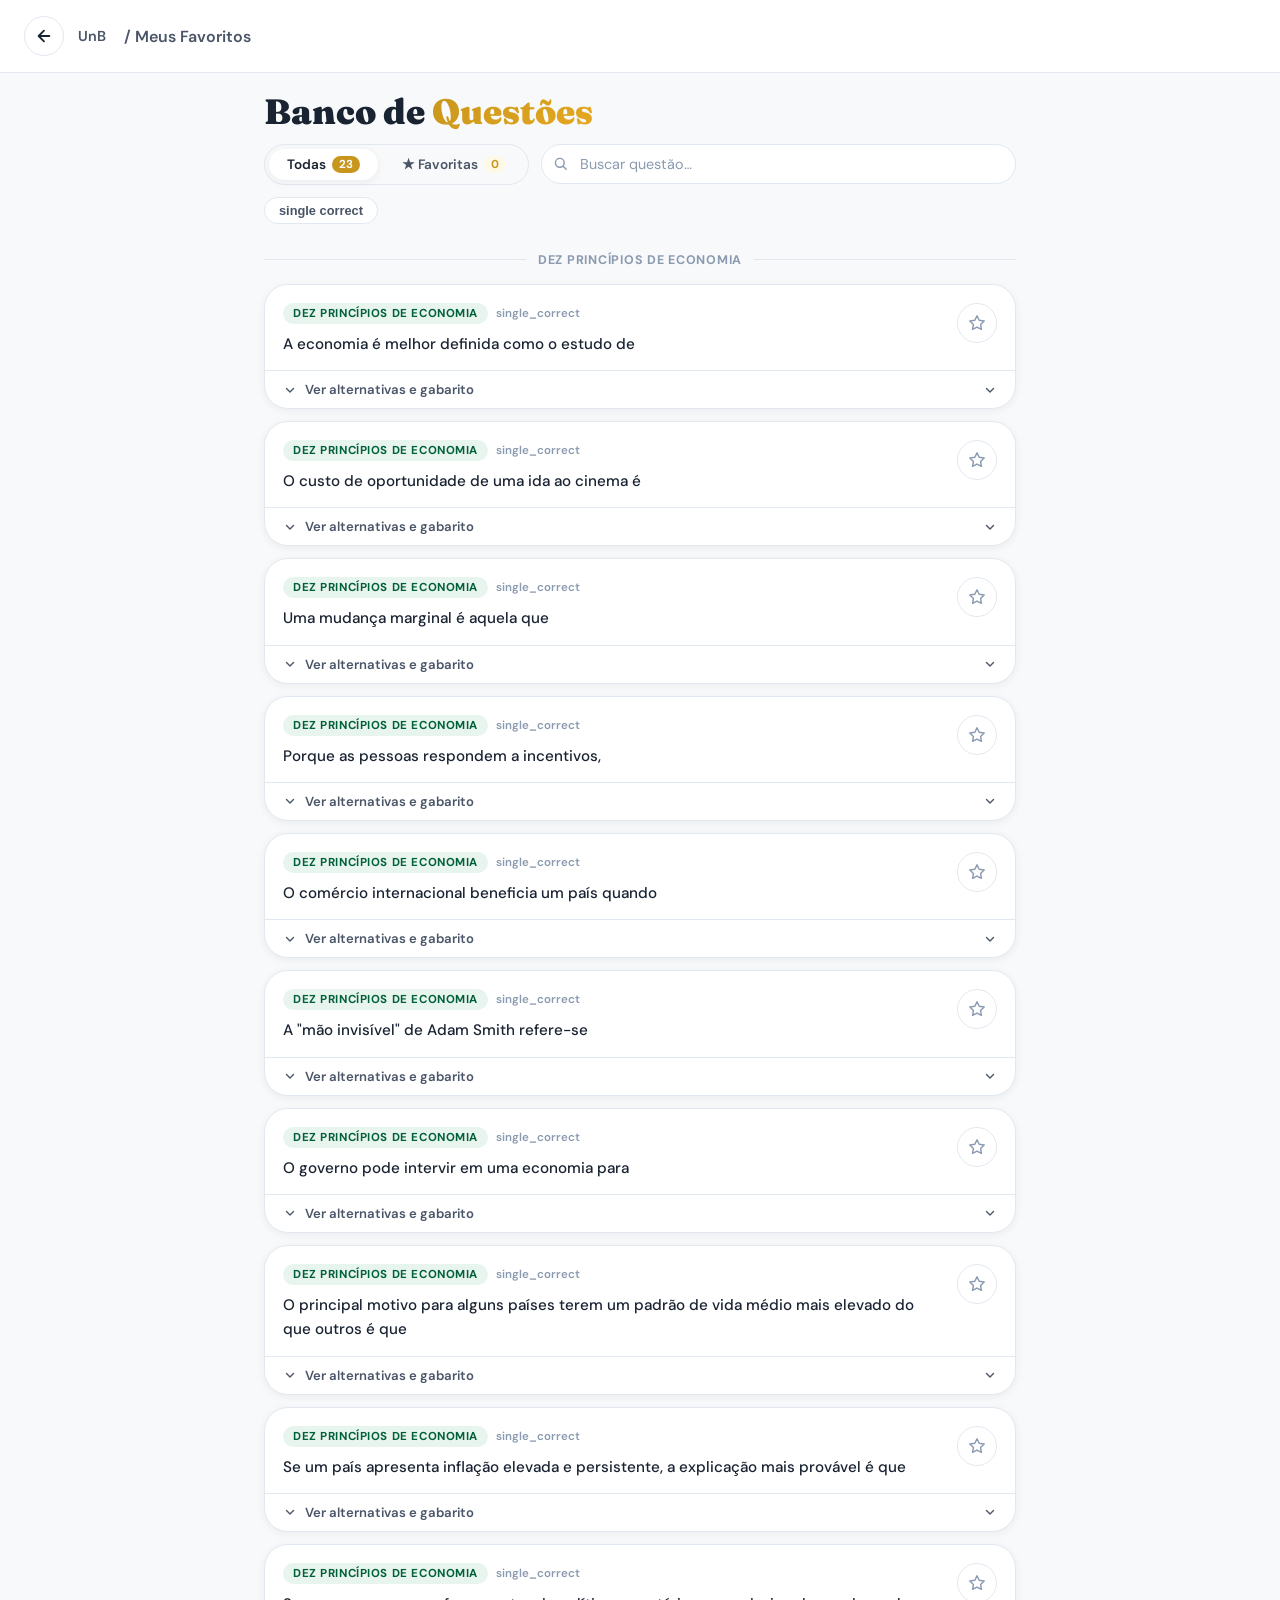
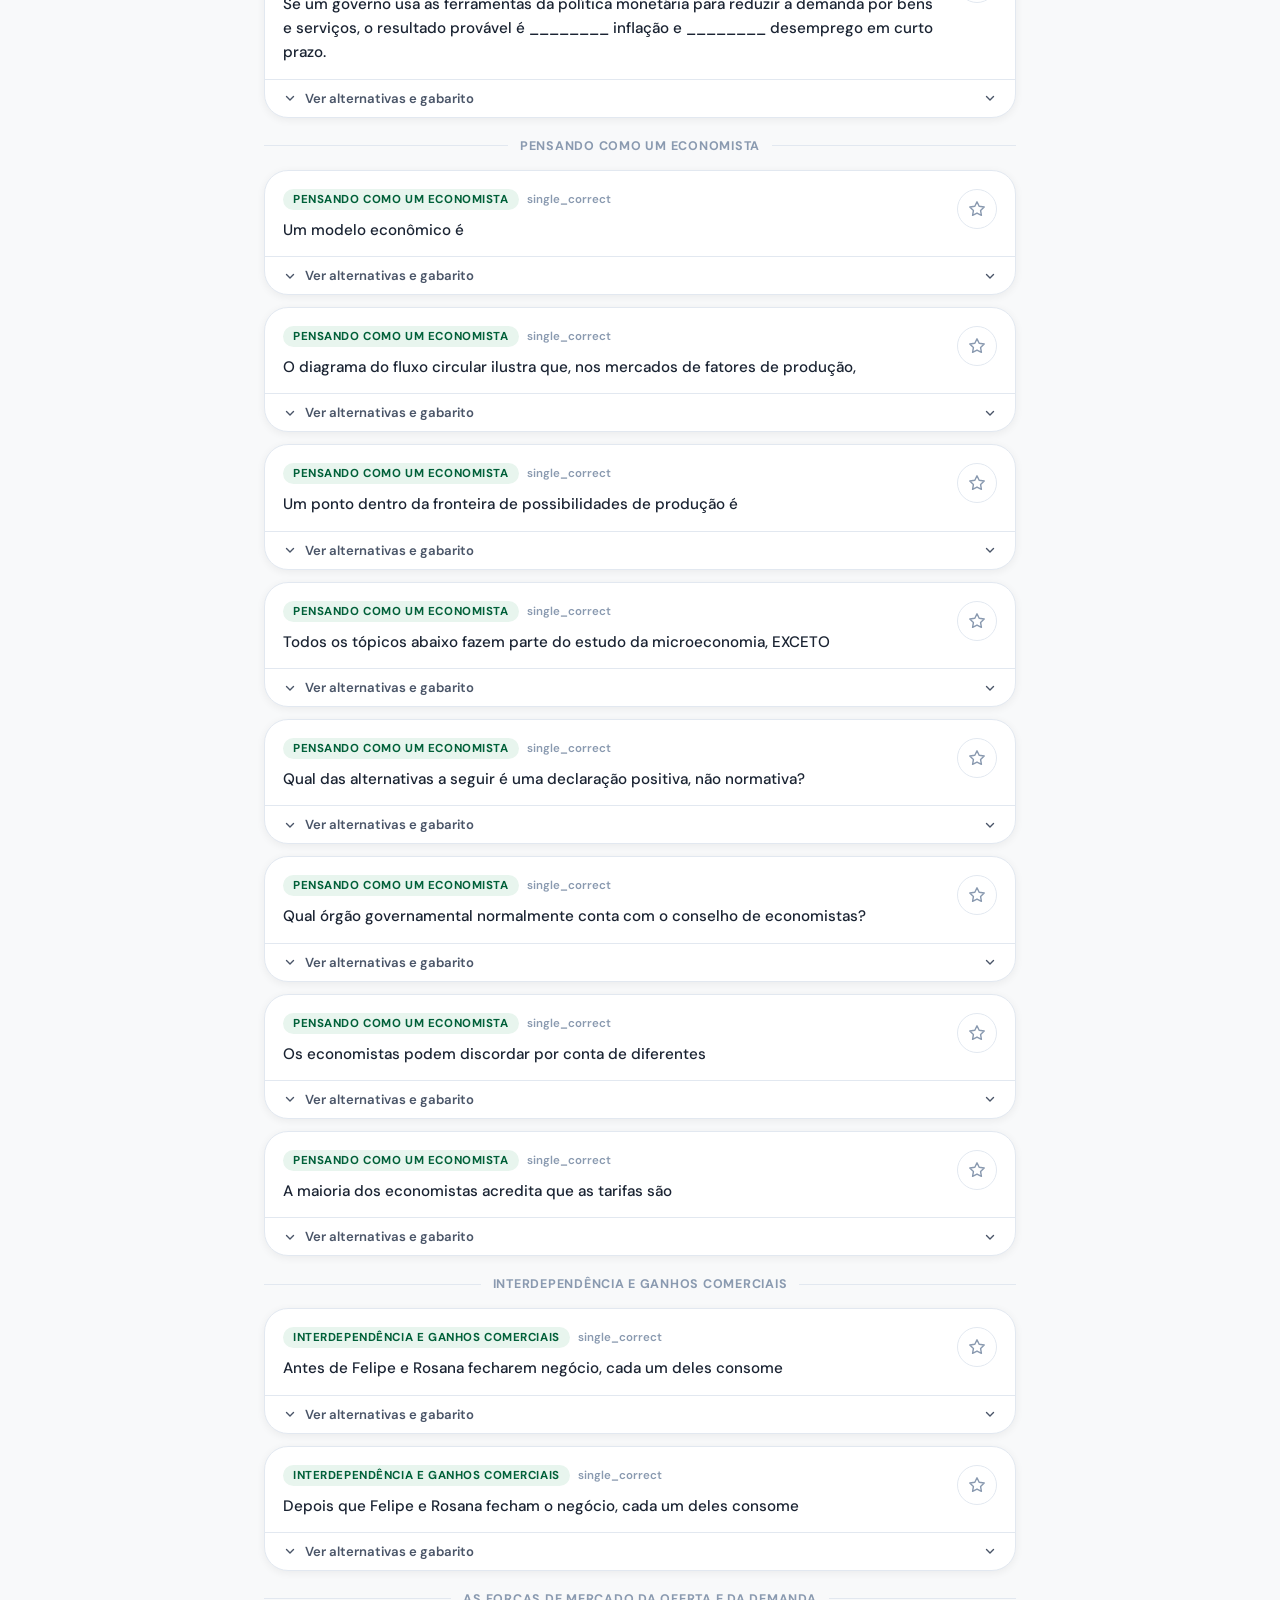
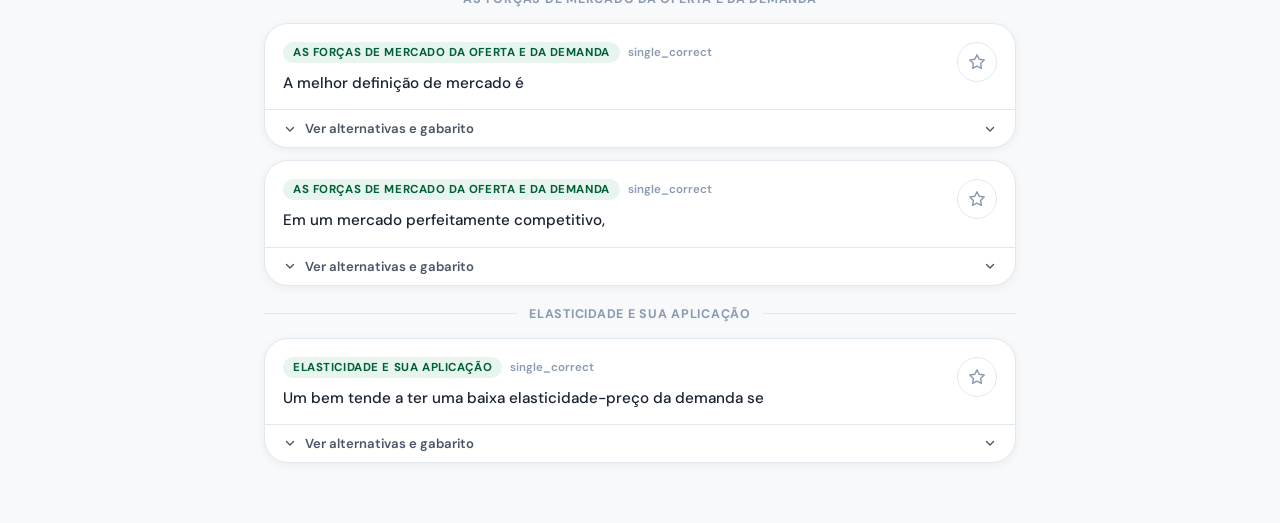
==== commit f709575e: "sus deploy" ====
--- a/favoritos.html
+++ b/favoritos.html
@@ -154,10 +154,14 @@
     .q-card-tags {
       display: flex; gap: 8px; flex-wrap: wrap; margin-bottom: 8px;
     }
-    .tag-chapter {
+    .tag-section {
       font-size: .72rem; font-weight: 700; letter-spacing: .05em; text-transform: uppercase;
       background: var(--verde-pale); color: var(--verde);
       padding: 3px 10px; border-radius: 100px;
+    }
+    .tag-type {
+      font-size: .72rem; font-weight: 600; color: var(--text-light);
+      padding: 3px 0;
     }
     .tag-id {
       font-size: .72rem; font-weight: 600; color: var(--text-light);
@@ -289,10 +293,9 @@
       <svg width="18" height="18" viewBox="0 0 20 20" fill="none"><path d="M16 10H4M10 4l-6 6 6 6" stroke="currentColor" stroke-width="2" stroke-linecap="round" stroke-linejoin="round"/></svg>
     </a>
     <div class="header-brand">
-      <span class="brand-saber">SABER</span>
       <span class="brand-unb">UnB</span>
     </div>
-    <span class="header-title">/ Favoritos</span>
+    <span class="header-title">/ Meus Favoritos</span>
   </header>
 
   <!-- Toolbar -->
@@ -333,83 +336,88 @@
   <script>
   'use strict';
 
-  const STORAGE_KEY = 'saber_unb_favoritos';
-
-  // ── Estado ──────────────────────────────
-  let allQuestions = [];   // [{uid, chapterId, chapterName, command, alternatives, answer, justification}]
-  let favorites    = new Set(JSON.parse(localStorage.getItem(STORAGE_KEY) || '[]'));
-  let activeTab    = 'all';
-  let activeChapter = null;
-  let searchQuery  = '';
-
-  // ── Persistência ────────────────────────
+  const STORAGE_KEY = 'quiz_app_favorites_v2';
+
+  let allQuestions = [];
+  let favorites = new Set(JSON.parse(localStorage.getItem(STORAGE_KEY) || '[]'));
+  let activeTab = 'all';
+  let activeType = null;
+  let searchQuery = '';
+
   function saveFavorites() {
     localStorage.setItem(STORAGE_KEY, JSON.stringify([...favorites]));
   }
 
-  // ── Load JSON ───────────────────────────
   async function loadData() {
     try {
-      const res = await fetch('json/questions.json');
-      if (!res.ok) throw new Error();
-      const data = await res.json();
+      const manifestRes = await fetch('json/index.json');
+      if (!manifestRes.ok) throw new Error('Manifesto não encontrado');
+      const manifest = await manifestRes.json();
+
       allQuestions = [];
-
-      Object.entries(data).forEach(([chapId, chapter]) => {
-        Object.entries(chapter.questions || {}).forEach(([qId, q]) => {
-          allQuestions.push({
-            uid: `${chapId}__${qId}`,
-            chapterId: Number(chapId),
-            chapterName: chapter.name || `Capítulo ${chapId}`,
-            ...q,
+      for (const set of manifest.sets) {
+        const setRes = await fetch('json/' + set.file);
+        if (!setRes.ok) {
+          console.warn(`Falha ao carregar ${set.file}`);
+          continue;
+        }
+        const data = await setRes.json();
+        const meta = data.meta || {};
+        (data.sections || []).forEach(section => {
+          (section.questions || []).forEach(question => {
+            const globalId = `${set.file}::${section.id}::${question.id}`;
+            allQuestions.push({
+              globalId,
+              setFile: set.file,
+              sectionId: section.id,
+              sectionTitle: section.title,
+              ...meta,
+              ...question,
+            });
           });
         });
-      });
-
-      buildChapterChips();
+      }
+
+      buildTypeChips();
       render();
-    } catch {
+    } catch (err) {
+      console.error(err);
       document.getElementById('fav-main').innerHTML = `
         <div class="empty-state">
-          <p>Não foi possível carregar as questões.<br>Verifique se <strong>json/questions.json</strong> existe.</p>
+          <p>Não foi possível carregar as questões.<br>Verifique se <strong>json/index.json</strong> existe.</p>
         </div>`;
     } finally {
       document.getElementById('loader').classList.remove('visible');
     }
   }
 
-  // ── Chapter chips ───────────────────────
-  function buildChapterChips() {
-    const chapters = [...new Map(allQuestions.map(q => [q.chapterId, q.chapterName])).entries()]
-      .sort((a, b) => a[0] - b[0]);
-
+  function buildTypeChips() {
+    const types = [...new Set(allQuestions.map(q => q.type))].sort();
     const container = document.getElementById('filter-chips');
     container.innerHTML = '';
 
-    chapters.forEach(([id, name]) => {
+    types.forEach(type => {
       const btn = document.createElement('button');
       btn.className = 'filter-chip';
-      btn.textContent = `Cap. ${id}`;
-      btn.title = name;
-      btn.dataset.chap = id;
+      btn.textContent = type.replace('_', ' ');
+      btn.dataset.type = type;
       btn.addEventListener('click', () => {
-        activeChapter = (activeChapter === id) ? null : id;
+        activeType = (activeType === type) ? null : type;
         document.querySelectorAll('.filter-chip').forEach(c =>
-          c.classList.toggle('active', Number(c.dataset.chap) === activeChapter));
+          c.classList.toggle('active', c.dataset.type === activeType));
         render();
       });
       container.appendChild(btn);
     });
   }
 
-  // ── Filter & render ─────────────────────
   function getFiltered() {
     return allQuestions.filter(q => {
-      if (activeTab === 'fav' && !favorites.has(q.uid)) return false;
-      if (activeChapter !== null && q.chapterId !== activeChapter) return false;
+      if (activeTab === 'fav' && !favorites.has(q.globalId)) return false;
+      if (activeType !== null && q.type !== activeType) return false;
       if (searchQuery) {
         const needle = searchQuery.toLowerCase();
-        const haystack = (q.command + ' ' + q.alternatives.join(' ')).toLowerCase();
+        const haystack = (q.command + ' ' + (q.alternatives || []).map(a => a.text).join(' ')).toLowerCase();
         if (!haystack.includes(needle)) return false;
       }
       return true;
@@ -417,22 +425,22 @@
   }
 
   function updateCounts() {
-    const filtered     = getFiltered();
-    const totalAll     = allQuestions.filter(q => {
-      if (activeChapter !== null && q.chapterId !== activeChapter) return false;
+    const filtered = getFiltered();
+    const totalAll = allQuestions.filter(q => {
+      if (activeType !== null && q.type !== activeType) return false;
       if (searchQuery) {
         const needle = searchQuery.toLowerCase();
-        const haystack = (q.command + ' ' + q.alternatives.join(' ')).toLowerCase();
+        const haystack = (q.command + ' ' + (q.alternatives || []).map(a => a.text).join(' ')).toLowerCase();
         if (!haystack.includes(needle)) return false;
       }
       return true;
     }).length;
     const totalFav = allQuestions.filter(q => {
-      if (!favorites.has(q.uid)) return false;
-      if (activeChapter !== null && q.chapterId !== activeChapter) return false;
+      if (!favorites.has(q.globalId)) return false;
+      if (activeType !== null && q.type !== activeType) return false;
       if (searchQuery) {
         const needle = searchQuery.toLowerCase();
-        const haystack = (q.command + ' ' + q.alternatives.join(' ')).toLowerCase();
+        const haystack = (q.command + ' ' + (q.alternatives || []).map(a => a.text).join(' ')).toLowerCase();
         if (!haystack.includes(needle)) return false;
       }
       return true;
@@ -444,7 +452,7 @@
 
   function render() {
     updateCounts();
-    const main    = document.getElementById('fav-main');
+    const main = document.getElementById('fav-main');
     const filtered = getFiltered();
     main.innerHTML = '';
 
@@ -462,48 +470,40 @@
       return;
     }
 
-    // Agrupar por capítulo
-    const byChapter = {};
+    const bySection = {};
     filtered.forEach(q => {
-      const k = q.chapterId;
-      if (!byChapter[k]) byChapter[k] = { name: q.chapterName, questions: [] };
-      byChapter[k].questions.push(q);
+      const k = q.sectionTitle;
+      if (!bySection[k]) bySection[k] = [];
+      bySection[k].push(q);
     });
 
-    Object.entries(byChapter)
-      .sort((a, b) => Number(a[0]) - Number(b[0]))
-      .forEach(([chapId, { name, questions }]) => {
-        // Separator
-        const sep = document.createElement('div');
-        sep.className = 'chapter-sep';
-        sep.innerHTML = `
-          <div class="chapter-sep-line"></div>
-          <span class="chapter-sep-label">Cap. ${chapId} · ${name}</span>
-          <div class="chapter-sep-line"></div>`;
-        main.appendChild(sep);
-
-        questions.forEach((q, i) => {
-          const card = buildCard(q, i);
-          main.appendChild(card);
-        });
+    Object.entries(bySection).forEach(([sectionTitle, questions]) => {
+      const sep = document.createElement('div');
+      sep.className = 'chapter-sep';
+      sep.innerHTML = `
+        <div class="chapter-sep-line"></div>
+        <span class="chapter-sep-label">${sectionTitle}</span>
+        <div class="chapter-sep-line"></div>`;
+      main.appendChild(sep);
+
+      questions.forEach((q, i) => {
+        const card = buildCard(q, i);
+        main.appendChild(card);
       });
-  }
-
-  // ── Build card ──────────────────────────
+    });
+  }
+
   function buildCard(q, delay) {
-    const isFav = favorites.has(q.uid);
-    const letters = ['A','B','C','D','E'];
-
+    const isFav = favorites.has(q.globalId);
     const card = document.createElement('div');
     card.className = 'q-card' + (isFav ? ' favorited' : '');
     card.style.animationDelay = Math.min(delay, 8) * 0.04 + 's';
 
-    const altsHTML = q.alternatives.map((alt, i) => {
-      const letter = letters[i];
-      const isCorrect = letter === q.answer.toUpperCase();
+    const altsHTML = (q.alternatives || []).map((alt, i) => {
+      const isCorrect = q.answer && q.answer.includes(alt.id);
       return `<li class="alt-row ${isCorrect ? 'correct-alt' : ''}">
-        <span class="alt-badge">${letter}</span>
-        <span>${alt}</span>
+        <span class="alt-badge">${alt.id.toUpperCase()}</span>
+        <span>${alt.text}</span>
       </li>`;
     }).join('');
 
@@ -515,39 +515,37 @@
       <div class="q-card-top">
         <div class="q-card-meta">
           <div class="q-card-tags">
-            <span class="tag-chapter">Cap. ${q.chapterId}</span>
-            <span class="tag-id">#${q.uid}</span>
+            <span class="tag-section">${q.sectionTitle}</span>
+            <span class="tag-type">${q.type}</span>
           </div>
           <p class="q-command">${q.command}</p>
         </div>
-        <button class="btn-star ${isFav ? 'starred' : ''}" data-uid="${q.uid}" title="${isFav ? 'Remover dos favoritos' : 'Adicionar aos favoritos'}">
+        <button class="btn-star ${isFav ? 'starred' : ''}" data-global-id="${q.globalId}" title="${isFav ? 'Remover dos favoritos' : 'Adicionar aos favoritos'}">
           <svg width="18" height="18" viewBox="0 0 20 20" fill="none">
             <path d="M10 2l2.4 5 5.6.8-4 3.9.9 5.3L10 14.5l-4.9 2.5.9-5.3L2 7.8l5.6-.8L10 2z"
               stroke="currentColor" stroke-width="1.6" stroke-linejoin="round"/>
           </svg>
         </button>
       </div>
-      <button class="q-expand-toggle" data-uid="${q.uid}">
+      <button class="q-expand-toggle" data-global-id="${q.globalId}">
         <svg width="14" height="14" viewBox="0 0 20 20" fill="none"><path d="M5 8l5 5 5-5" stroke="currentColor" stroke-width="2" stroke-linecap="round" stroke-linejoin="round"/></svg>
         Ver alternativas e gabarito
         <svg class="toggle-icon" width="14" height="14" viewBox="0 0 20 20" fill="none"><path d="M5 8l5 5 5-5" stroke="currentColor" stroke-width="2" stroke-linecap="round" stroke-linejoin="round"/></svg>
       </button>
-      <div class="q-details" data-uid="${q.uid}">
+      <div class="q-details" data-global-id="${q.globalId}">
         <ul class="alt-list">${altsHTML}</ul>
         ${justHTML}
       </div>`;
 
-    // Star click
     card.querySelector('.btn-star').addEventListener('click', e => {
       e.stopPropagation();
-      toggleFavorite(q.uid, card);
+      toggleFavorite(q.globalId, card);
     });
 
-    // Expand click
     card.querySelector('.q-expand-toggle').addEventListener('click', () => {
       const details = card.querySelector('.q-details');
-      const toggle  = card.querySelector('.q-expand-toggle');
-      const open    = details.classList.toggle('open');
+      const toggle = card.querySelector('.q-expand-toggle');
+      const open = details.classList.toggle('open');
       toggle.classList.toggle('open', open);
       toggle.innerHTML = open
         ? `<svg width="14" height="14" viewBox="0 0 20 20" fill="none"><path d="M5 8l5 5 5-5" stroke="currentColor" stroke-width="2" stroke-linecap="round" stroke-linejoin="round"/></svg>
@@ -561,16 +559,15 @@
     return card;
   }
 
-  function toggleFavorite(uid, card) {
-    if (favorites.has(uid)) {
-      favorites.delete(uid);
+  function toggleFavorite(globalId, card) {
+    if (favorites.has(globalId)) {
+      favorites.delete(globalId);
       card.classList.remove('favorited');
       const btn = card.querySelector('.btn-star');
       btn.classList.remove('starred');
       btn.title = 'Adicionar aos favoritos';
-      btn.querySelector('svg path').setAttribute('fill', 'none');
     } else {
-      favorites.add(uid);
+      favorites.add(globalId);
       card.classList.add('favorited');
       const btn = card.querySelector('.btn-star');
       btn.classList.add('starred');
@@ -578,8 +575,7 @@
     }
     saveFavorites();
     updateCounts();
-    // Se estiver na aba de favoritos, remover o card com animação
-    if (activeTab === 'fav' && !favorites.has(uid)) {
+    if (activeTab === 'fav' && !favorites.has(globalId)) {
       card.style.transition = 'opacity .25s, transform .25s';
       card.style.opacity = '0';
       card.style.transform = 'translateX(12px)';
@@ -587,7 +583,6 @@
     }
   }
 
-  // ── Event listeners ─────────────────────
   document.getElementById('view-tabs').addEventListener('click', e => {
     const tab = e.target.closest('.view-tab');
     if (!tab) return;
@@ -601,7 +596,6 @@
     render();
   });
 
-  // ── Init ─────────────────────────────────
   loadData();
   </script>
 </body>
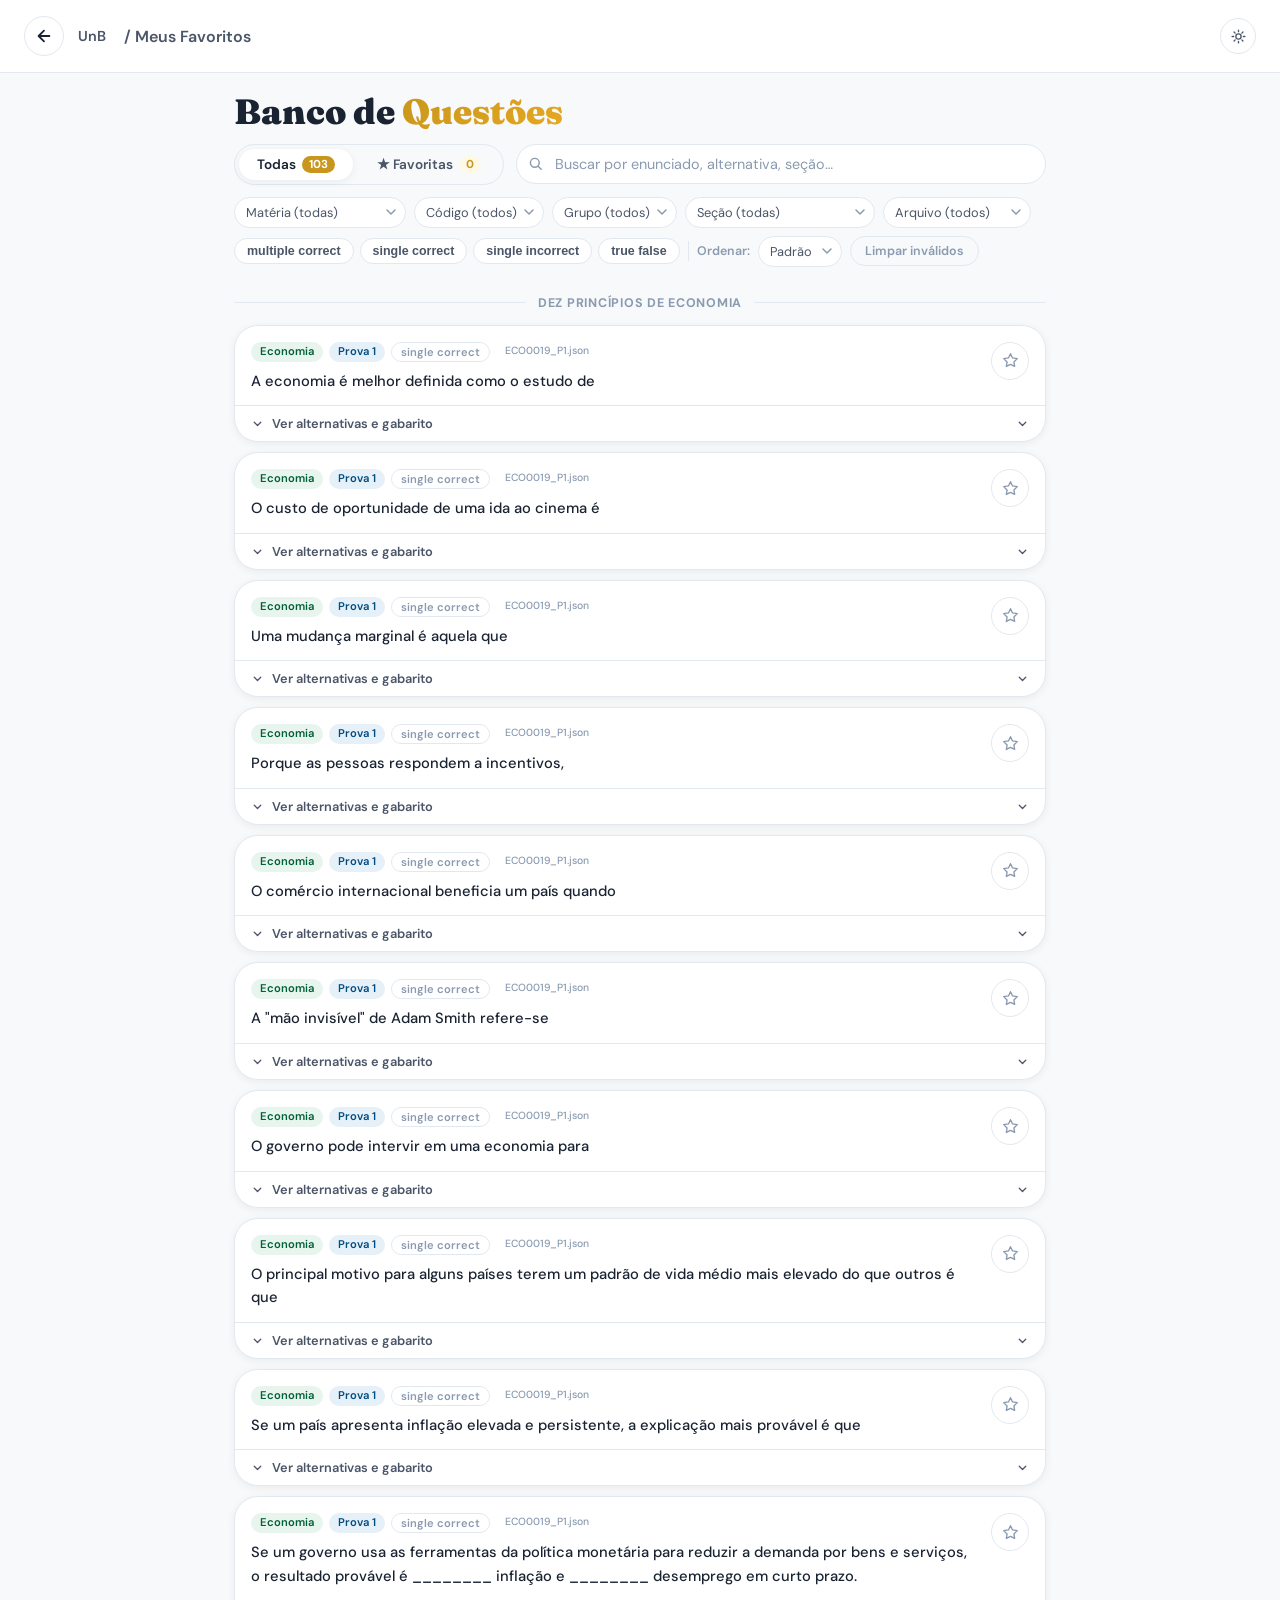
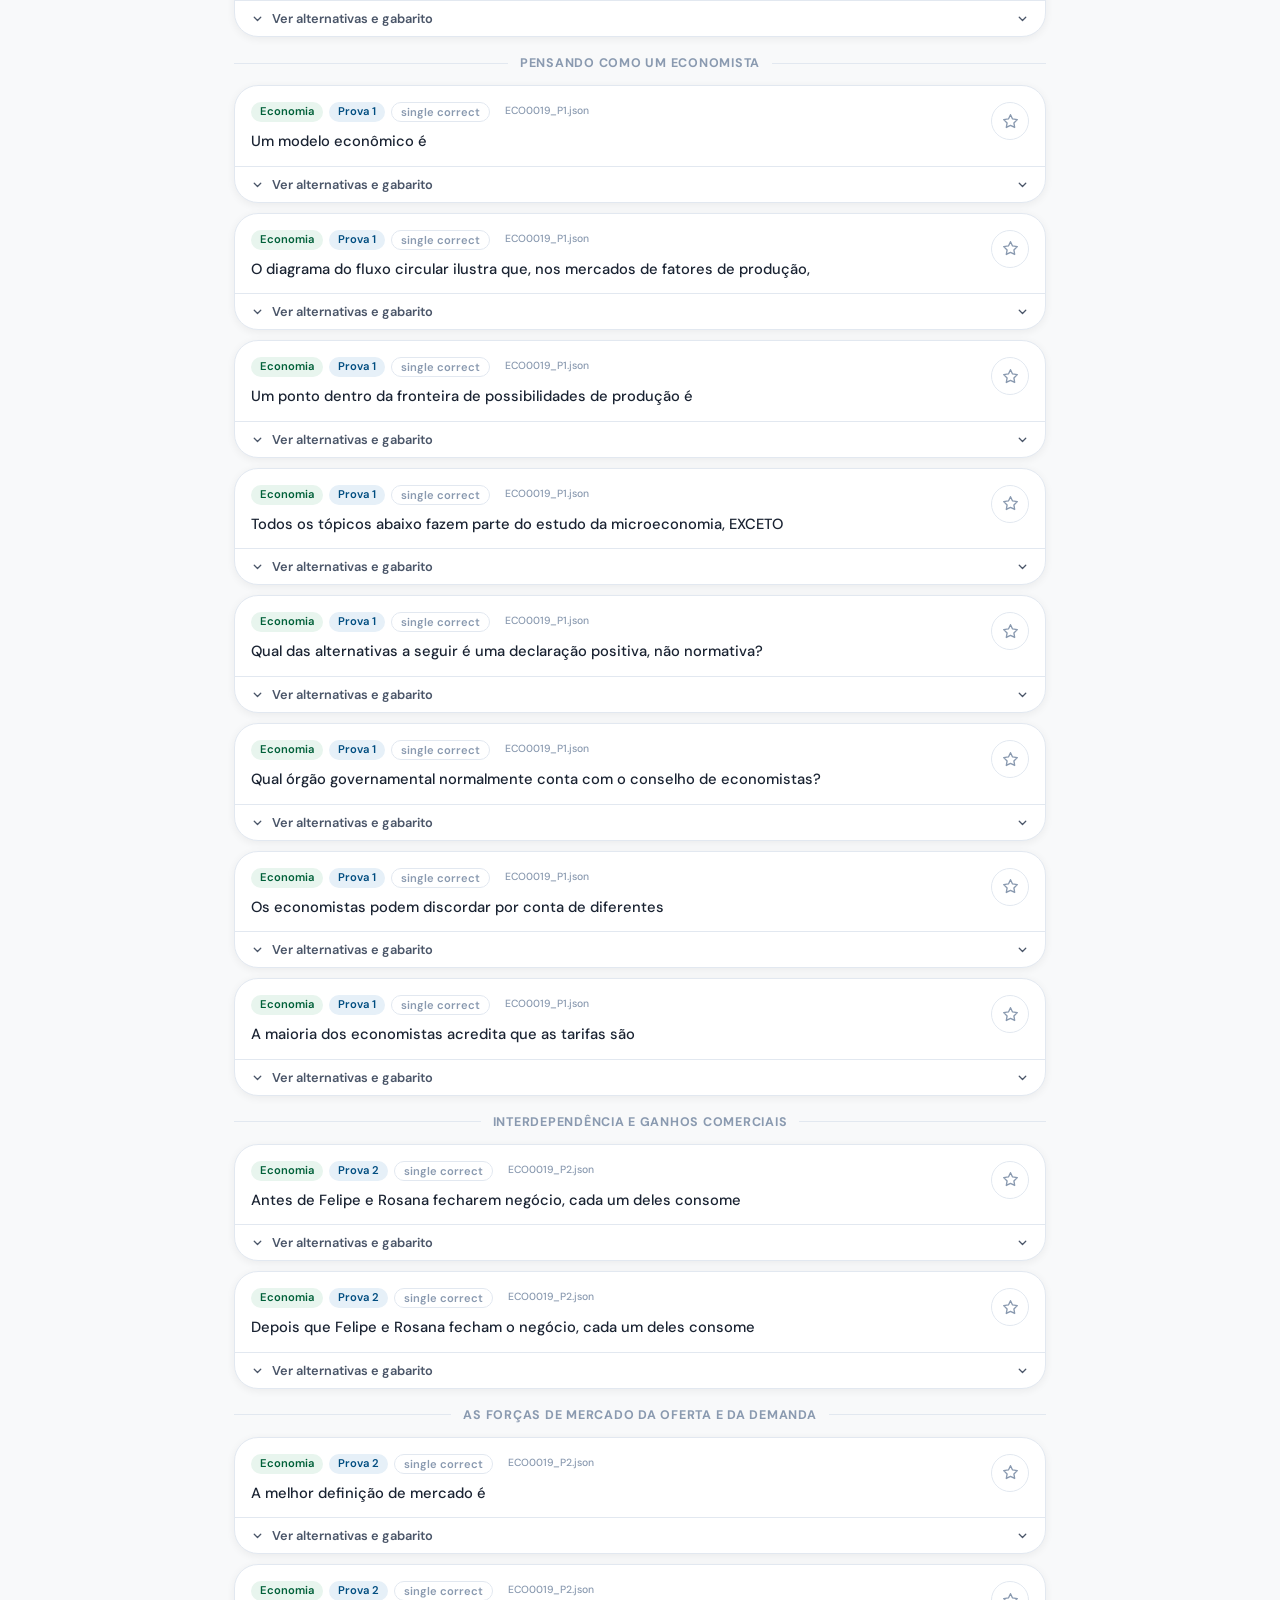
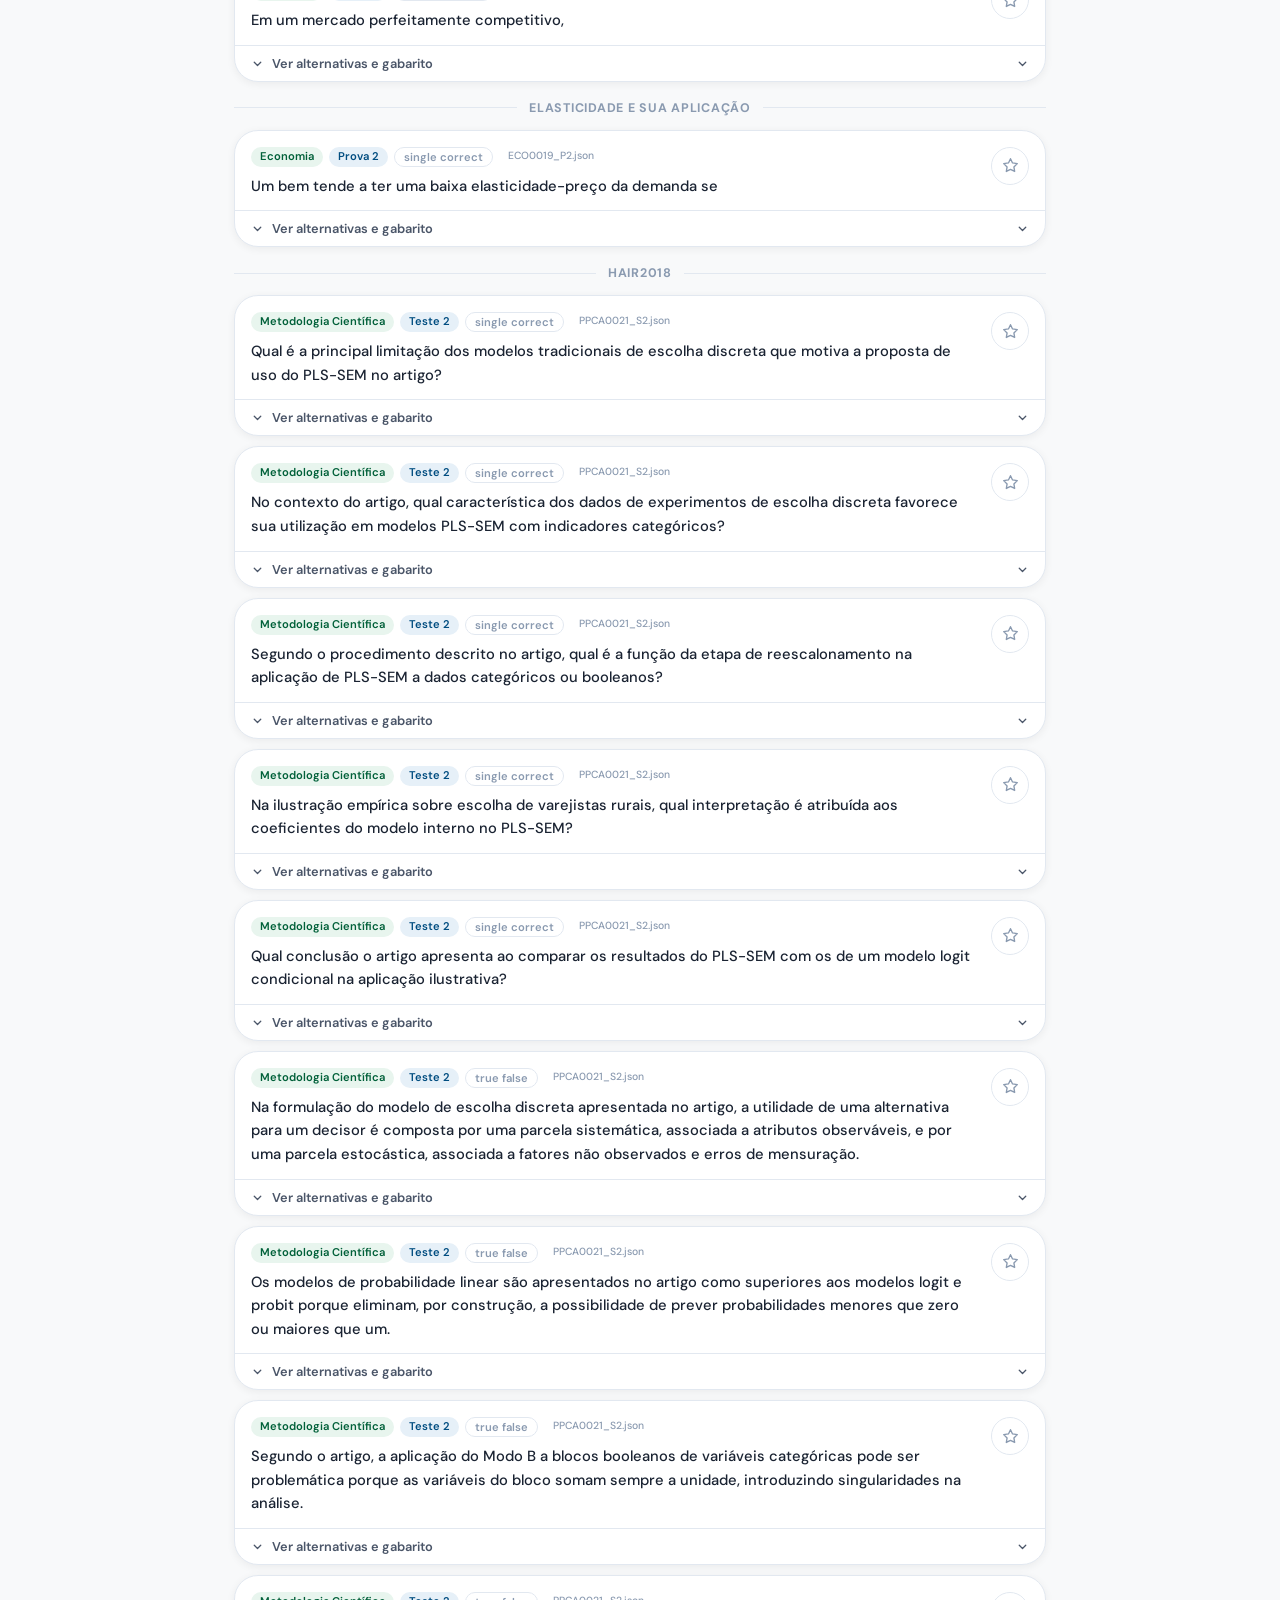
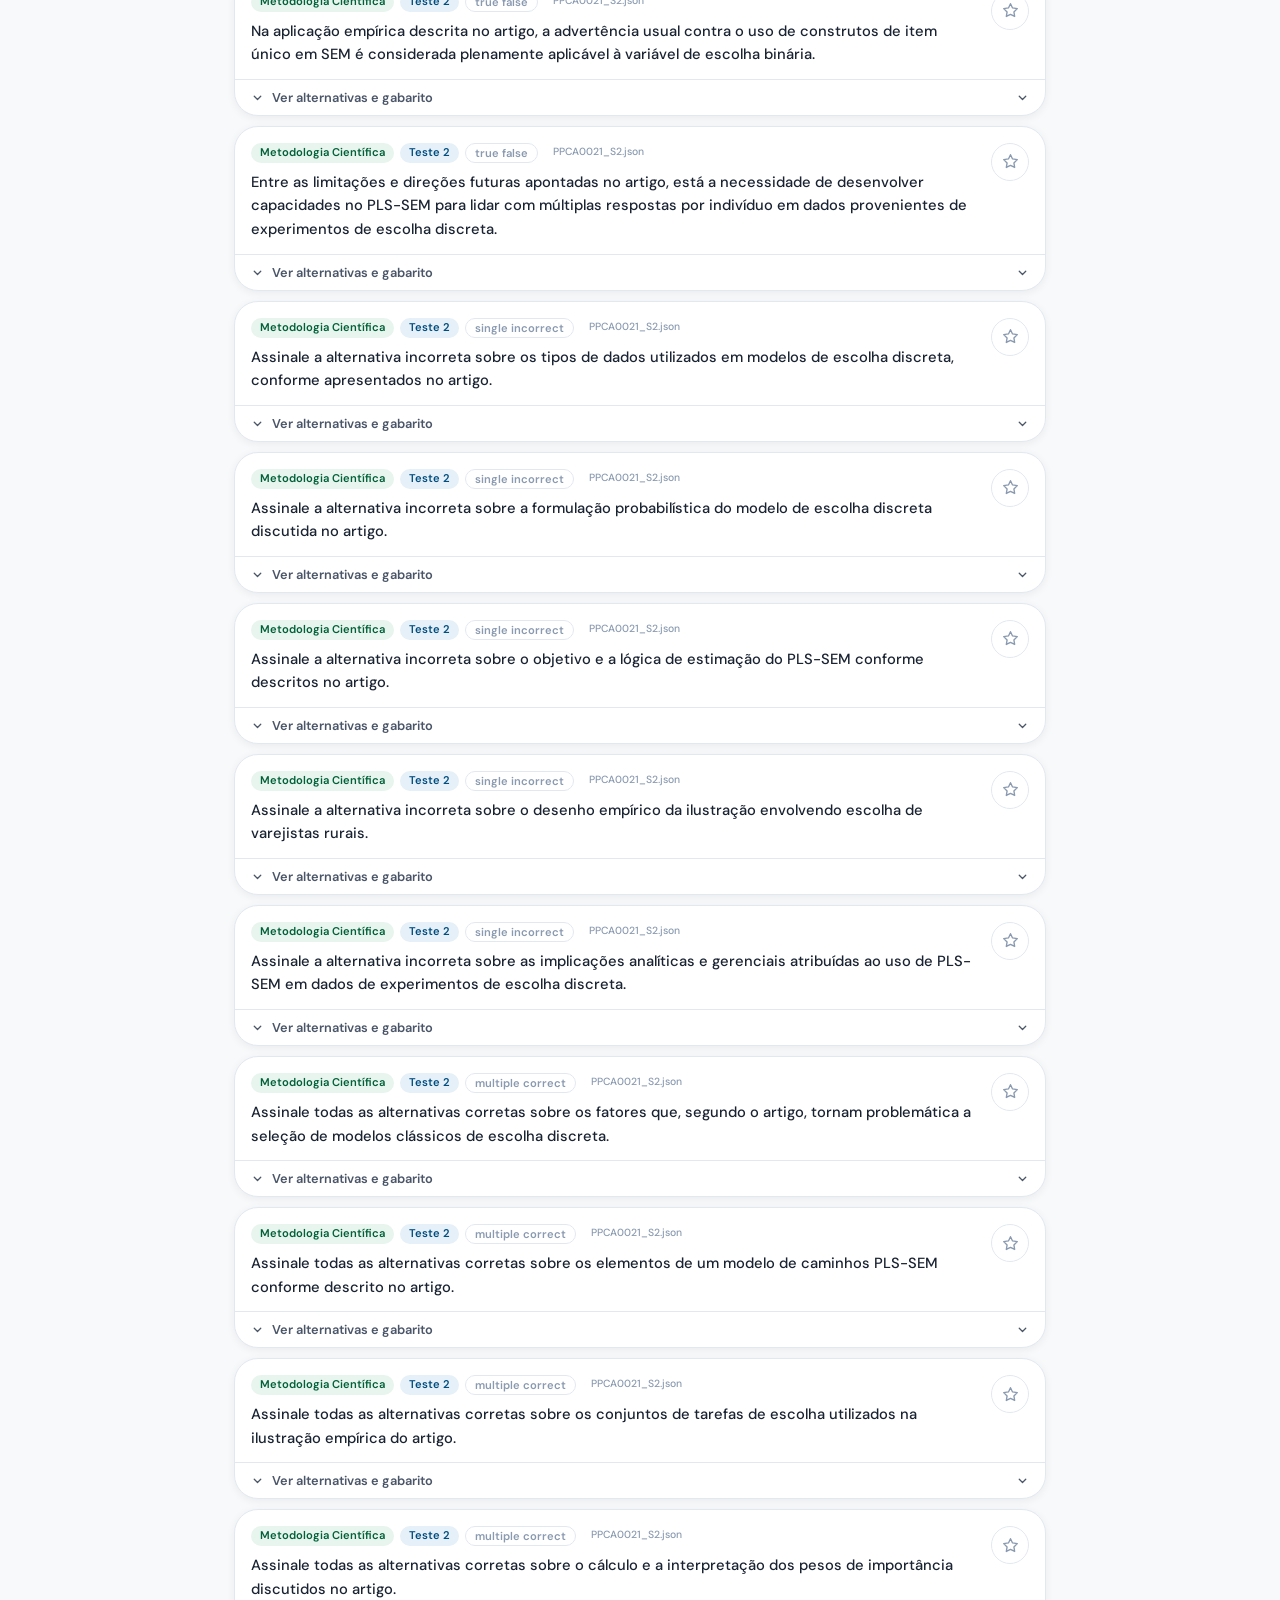
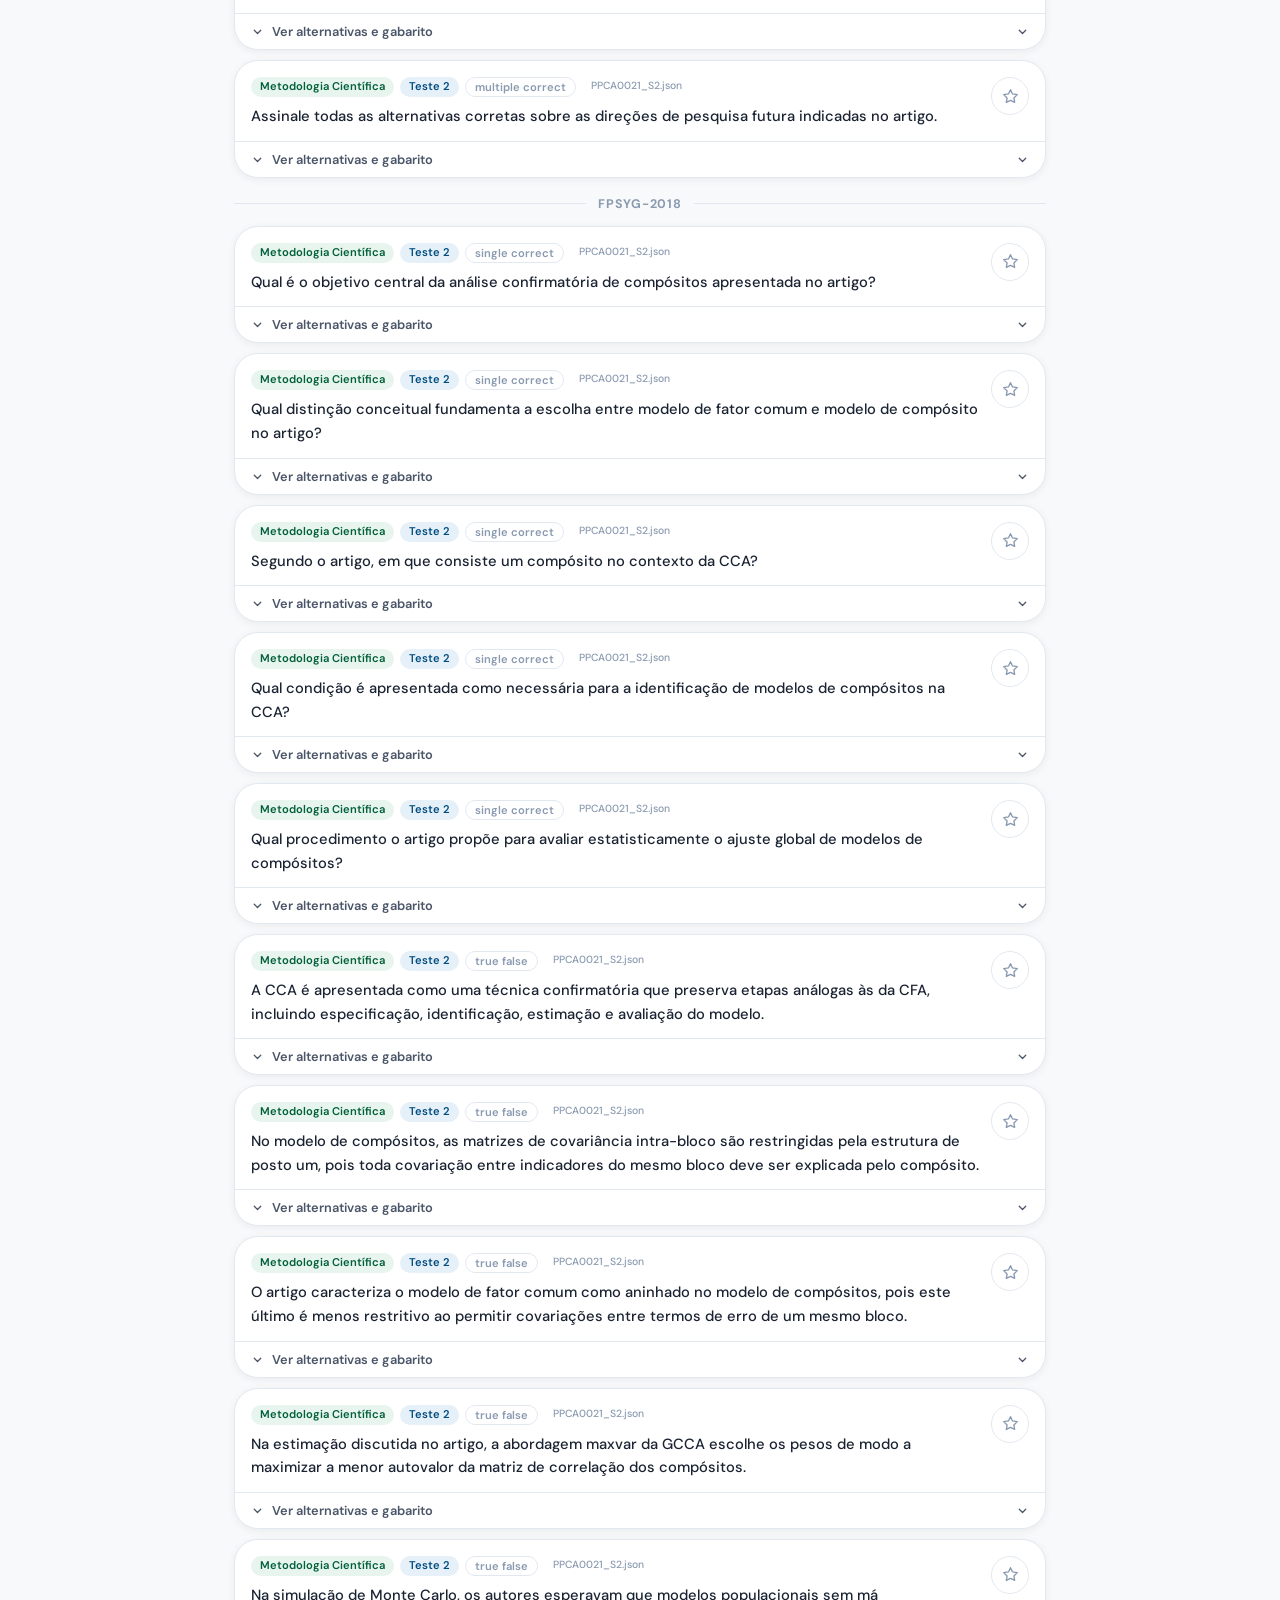
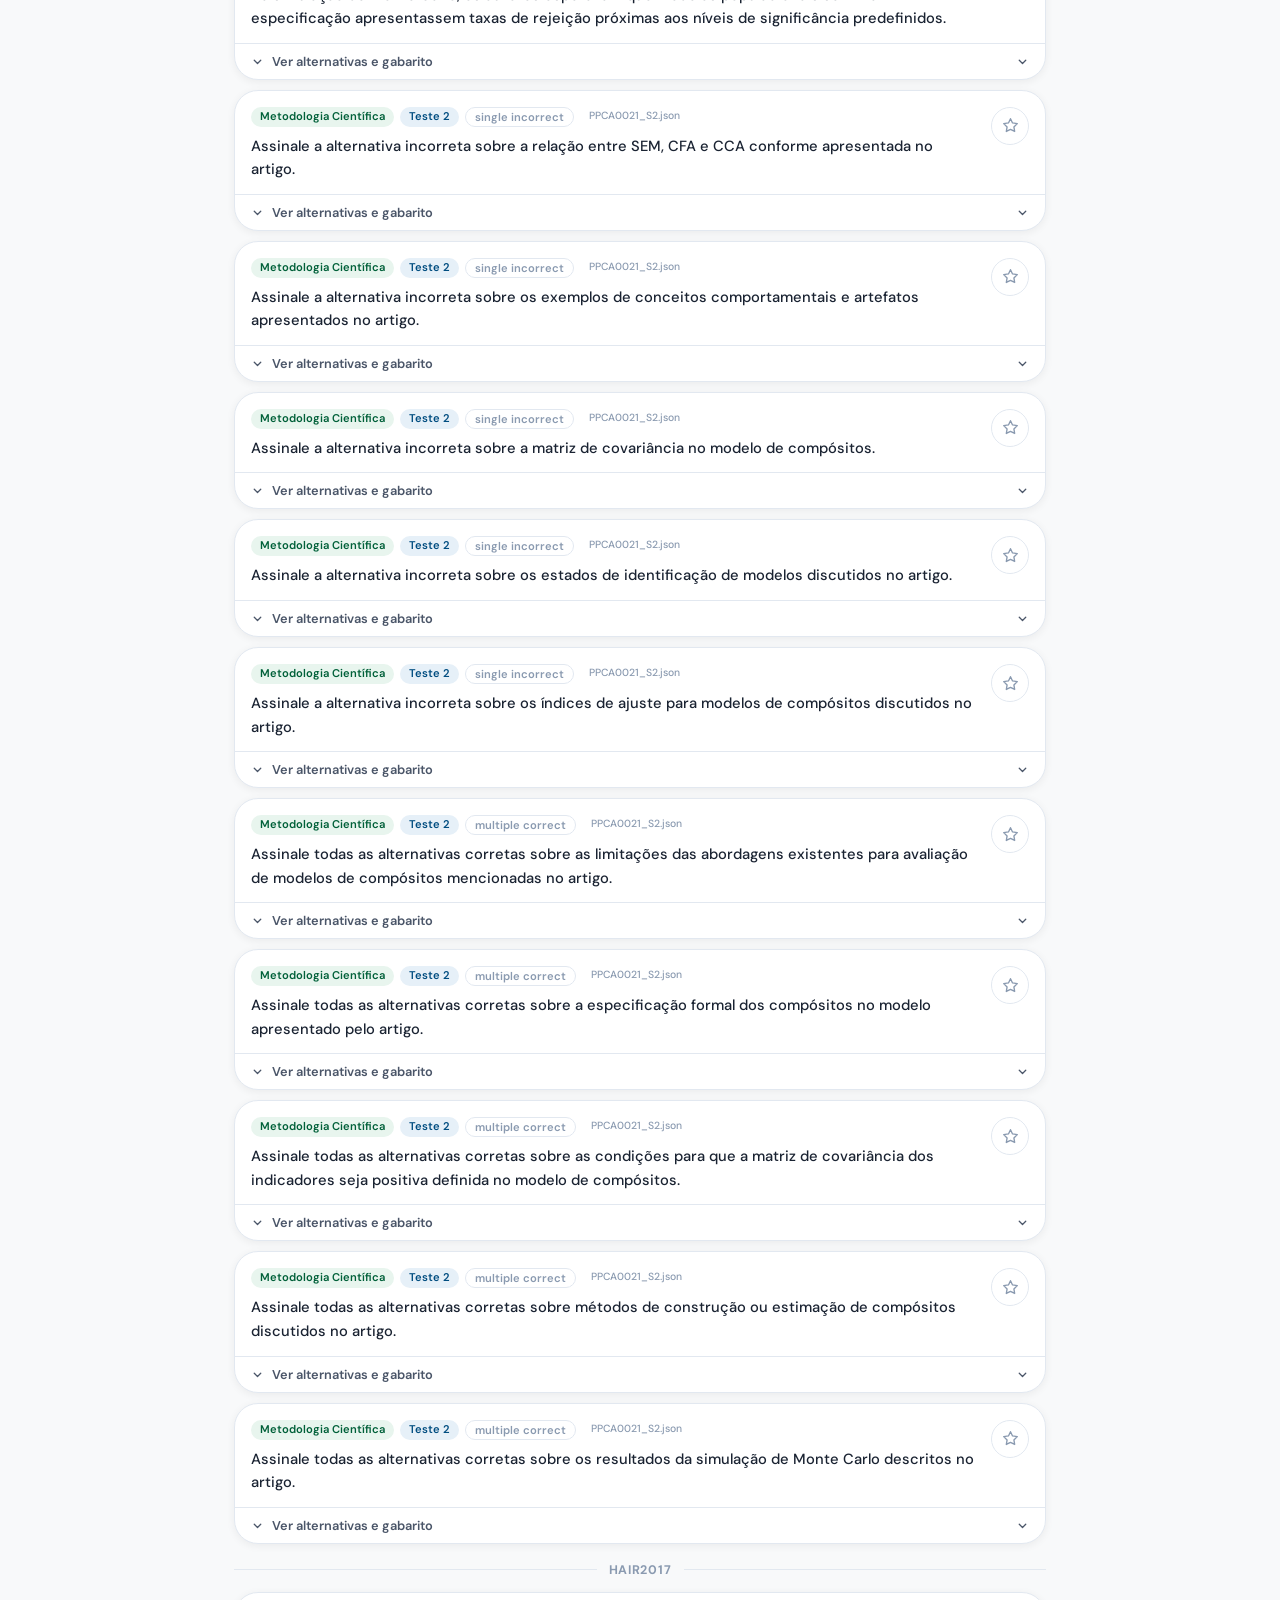
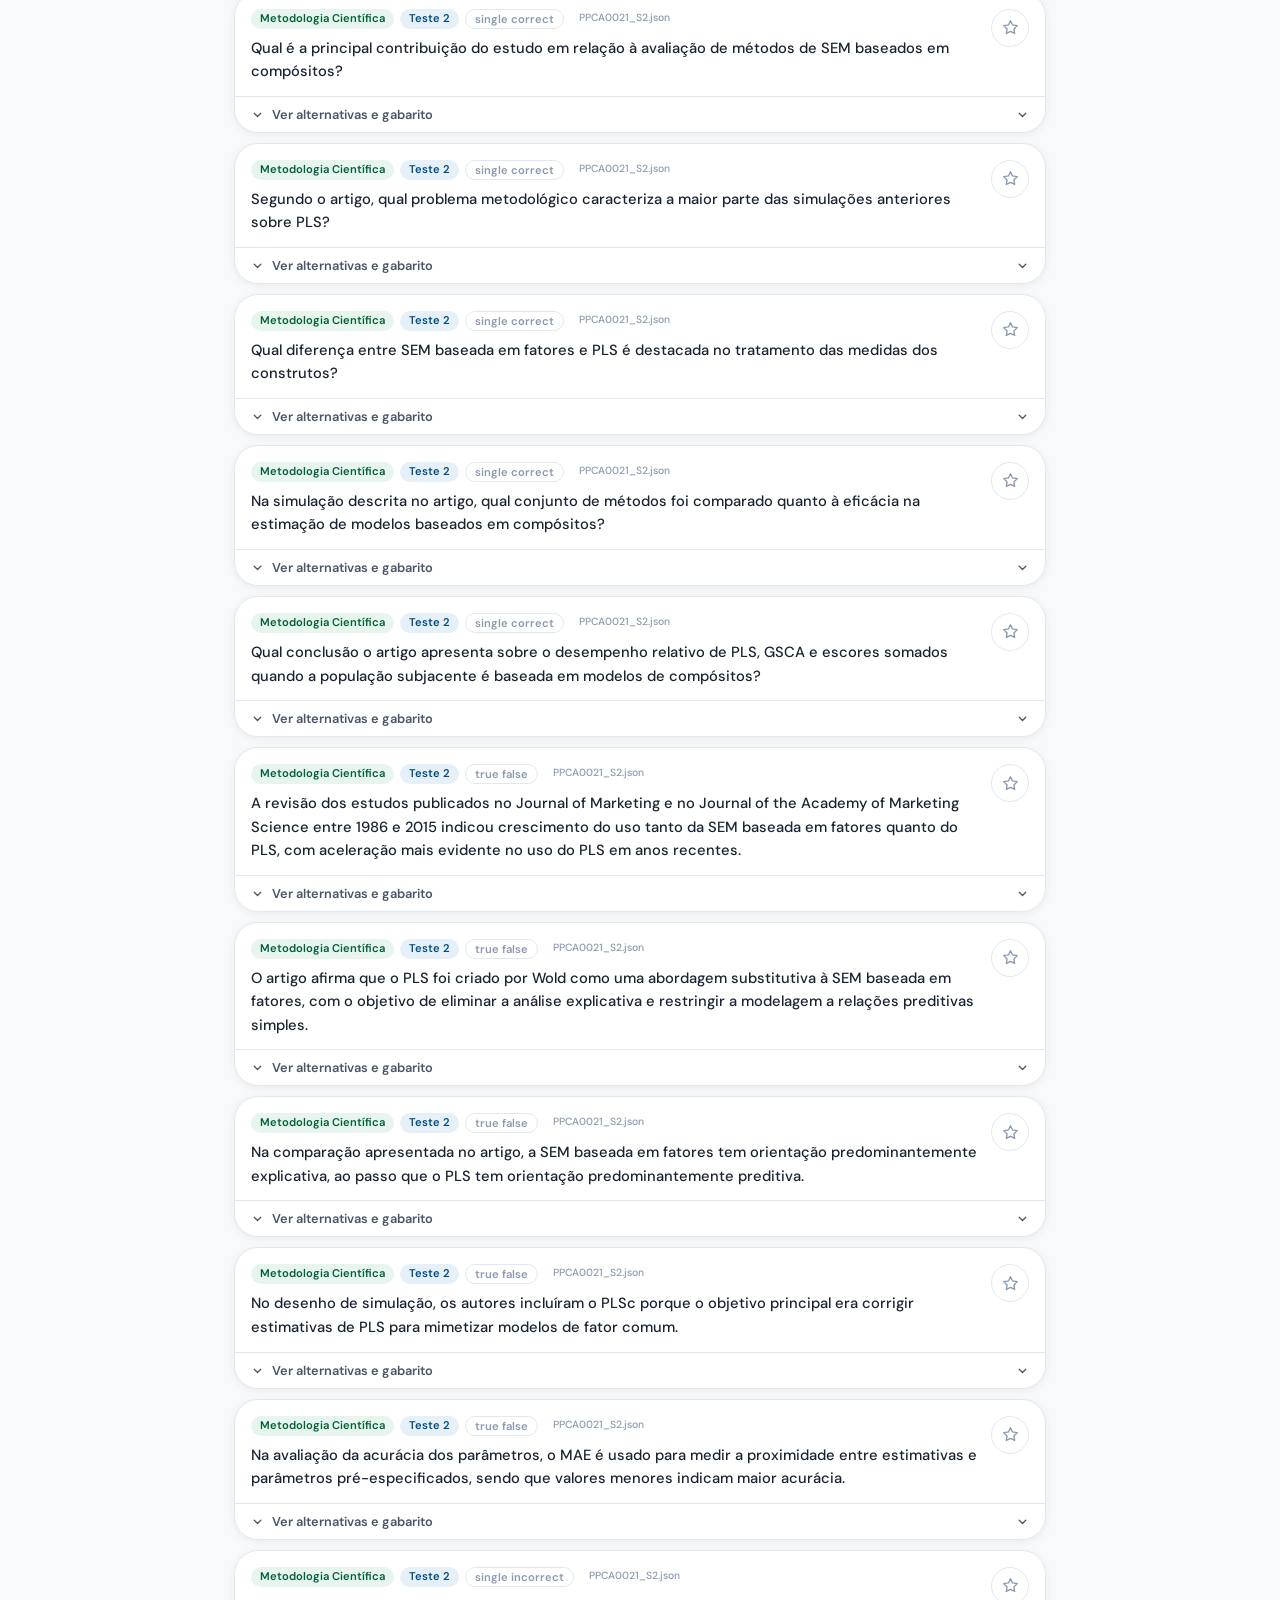
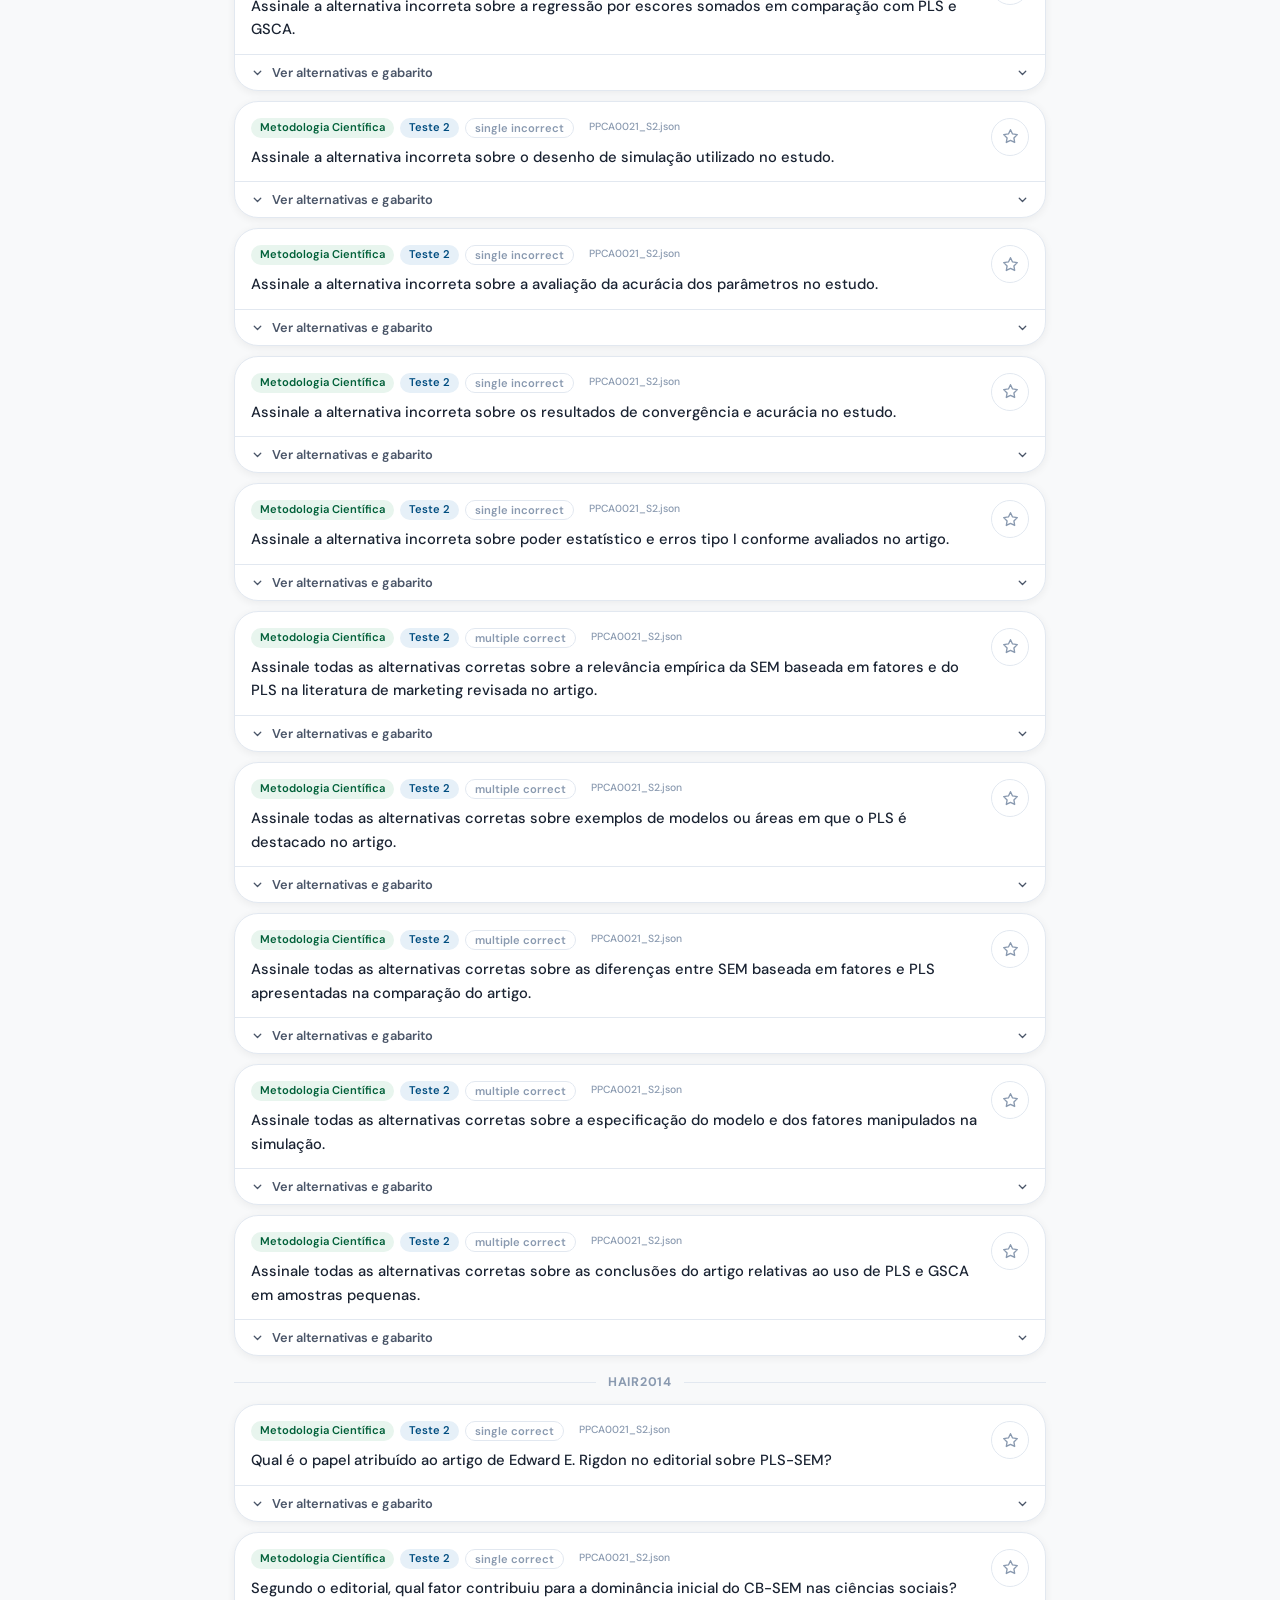
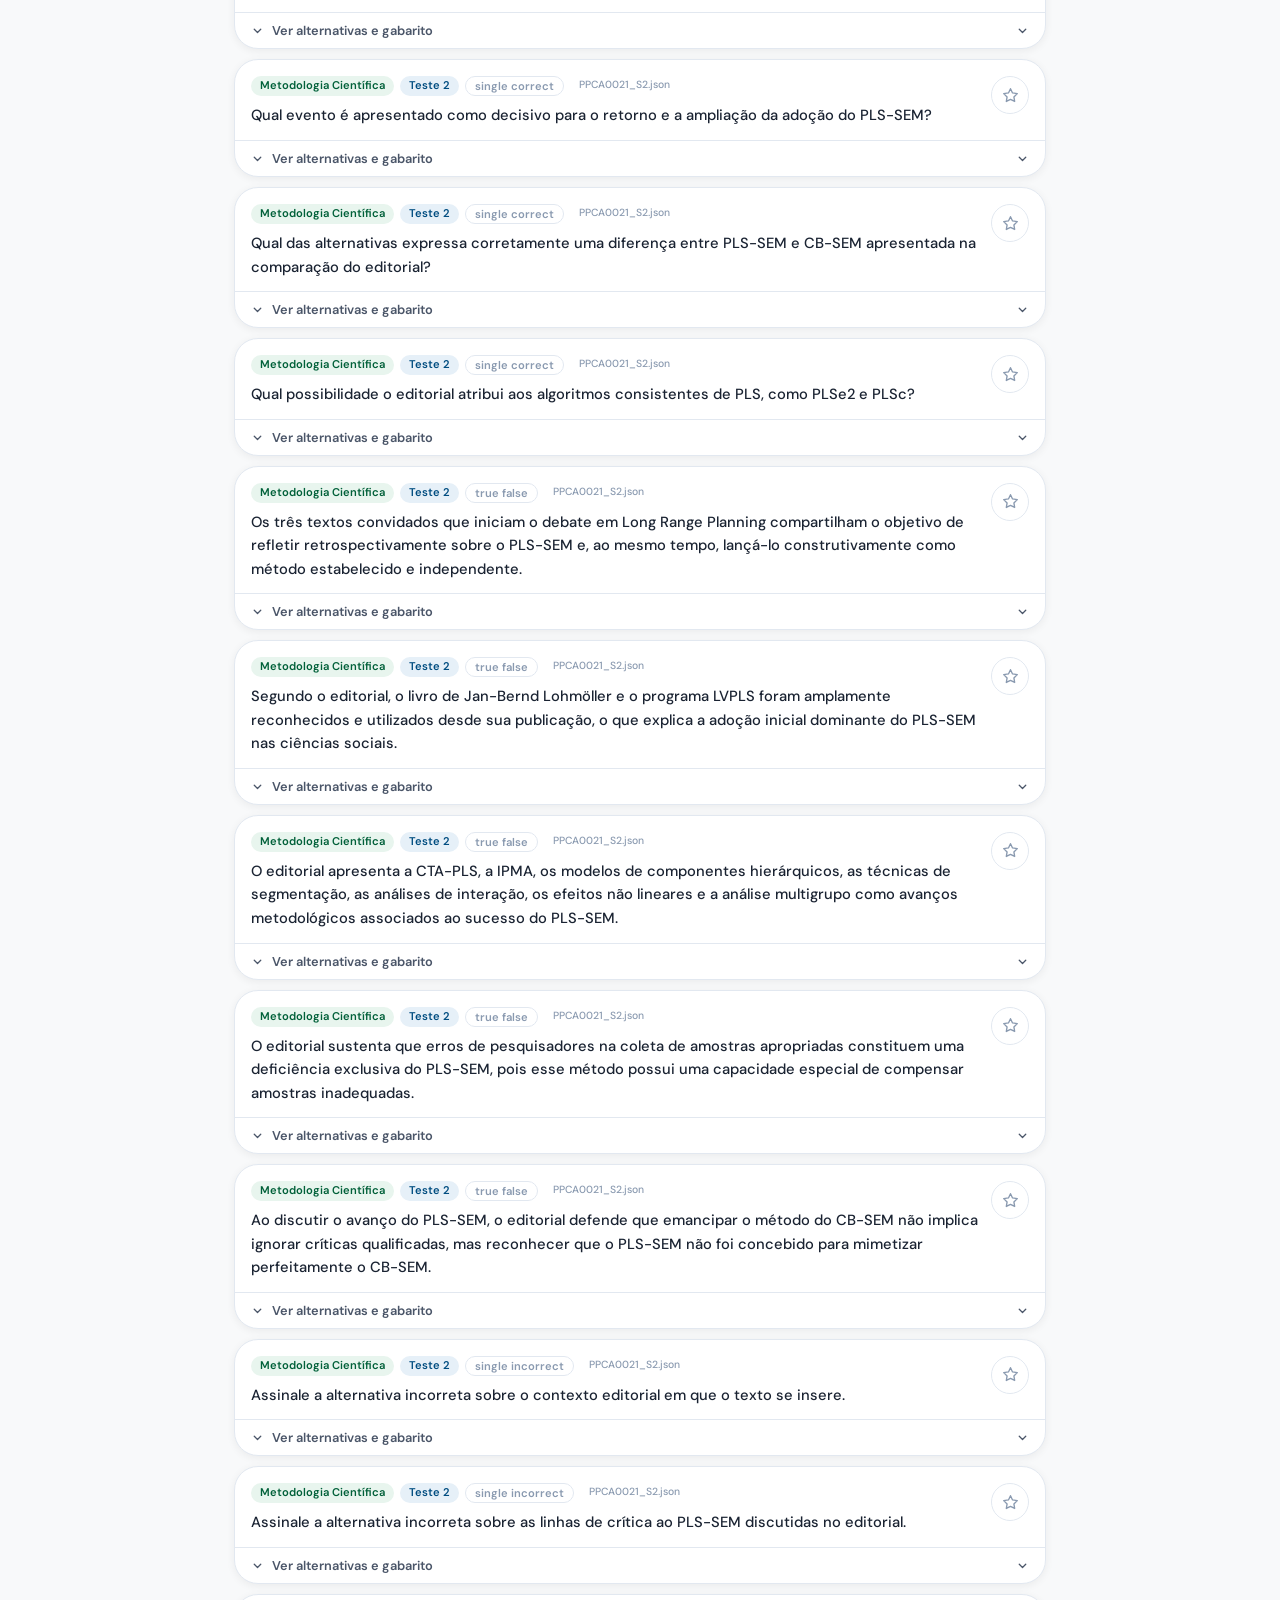
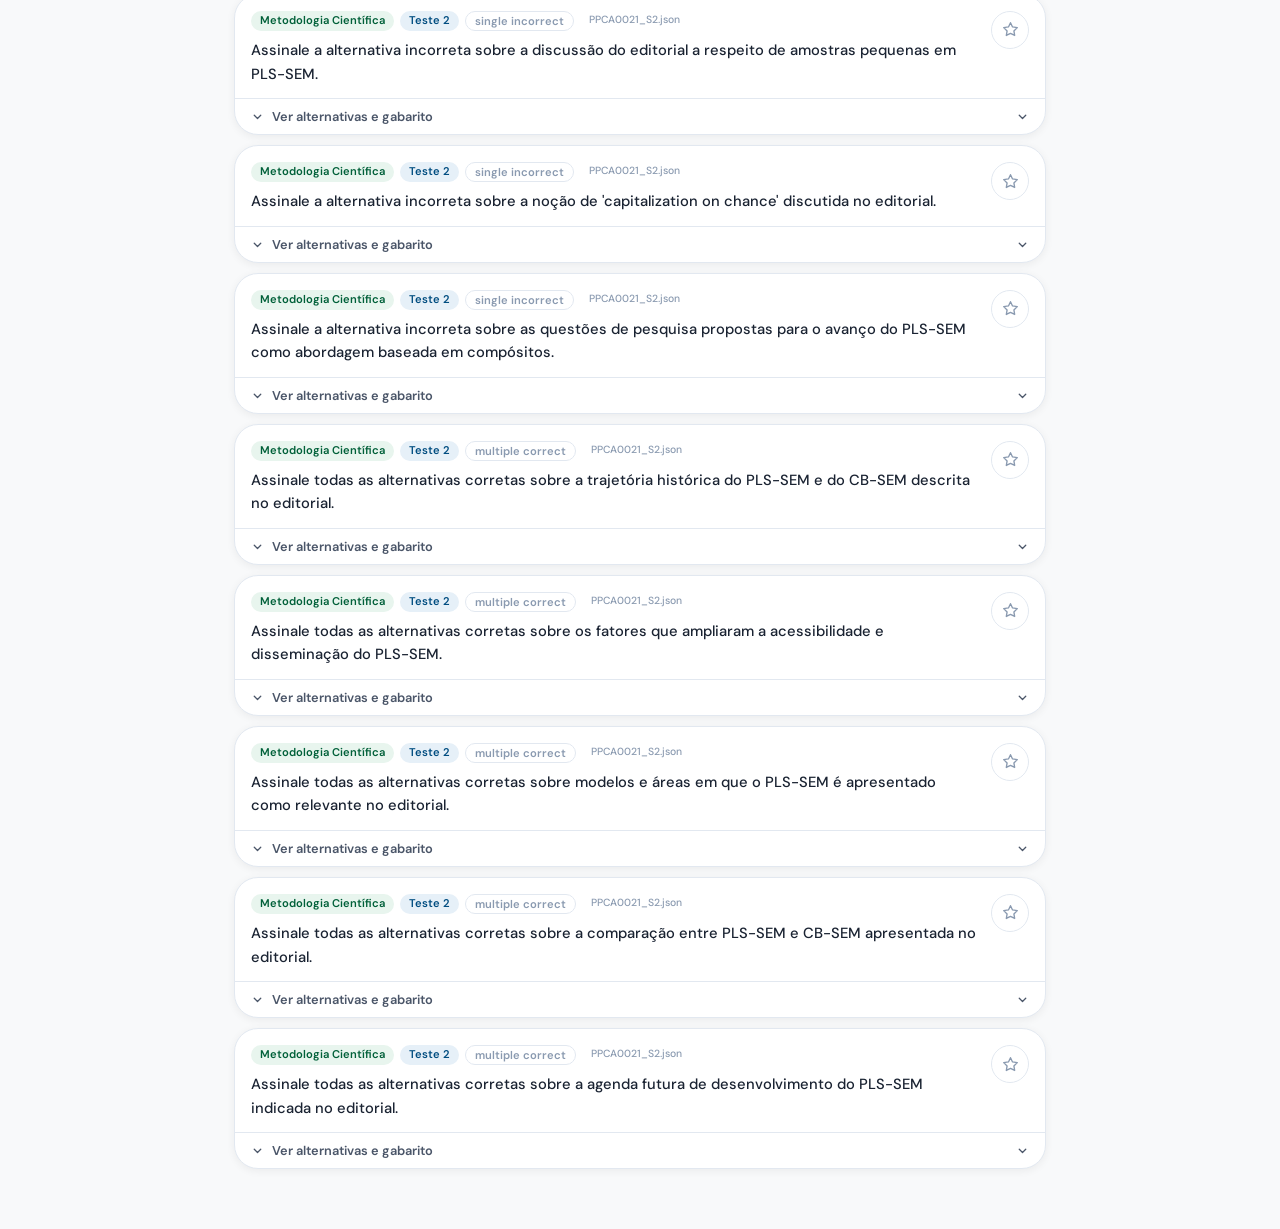
==== commit f5c9702b: "." ====
--- a/favoritos.html
+++ b/favoritos.html
@@ -7,34 +7,32 @@
   <link rel="preconnect" href="https://fonts.googleapis.com" />
   <link href="https://fonts.googleapis.com/css2?family=Fraunces:ital,wght@0,400;0,700;0,900;1,400&family=DM+Sans:wght@300;400;500;600&display=swap" rel="stylesheet" />
   <style>
-    /* ── Reset & Vars ── */
     *, *::before, *::after { box-sizing: border-box; margin: 0; padding: 0; }
     :root {
       --verde: #006039; --verde-light: #007a49; --verde-pale: #e8f5ee;
-      --azul: #004D80;  --azul-pale: #e6f0f8;
+      --azul: #004D80; --azul-pale: #e6f0f8;
       --offwhite: #f8f9fa; --white: #fff;
       --text-dark: #1a2332; --text-mid: #4a5568; --text-light: #8a9ab0;
       --border: #e2e8f0;
       --gold: #c8961c; --gold-pale: #fef9e7;
       --radius-sm: 10px; --radius-md: 16px; --radius-lg: 24px;
-      --shadow-sm: 0 2px 8px rgba(0,0,0,.06);
-      --shadow-md: 0 6px 24px rgba(0,0,0,.10);
+      --shadow-sm: 0 2px 8px rgba(0,0,0,.06); --shadow-md: 0 6px 24px rgba(0,0,0,.10);
       --t: .22s cubic-bezier(.4,0,.2,1);
     }
+    body.theme-dark {
+      --offwhite: #0f172a; --white: #1e293b;
+      --text-dark: #f1f5f9; --text-mid: #94a3b8; --text-light: #64748b;
+      --border: #334155;
+      --verde-pale: rgba(0,96,57,0.25); --azul-pale: rgba(0,77,128,0.25);
+      --gold-pale: rgba(200,150,28,0.15);
+    }
     html { font-size: 16px; }
-    body {
-      font-family: 'DM Sans', sans-serif;
-      background: var(--offwhite);
-      color: var(--text-dark);
-      min-height: 100dvh;
-    }
-
-    /* ── Header ── */
+    body { font-family: 'DM Sans', sans-serif; background: var(--offwhite); color: var(--text-dark); min-height: 100dvh; }
+
+    /* ── HEADER ── */
     .fav-header {
-      background: var(--white);
-      border-bottom: 1px solid var(--border);
-      padding: 16px 24px;
-      display: flex; align-items: center; gap: 14px;
+      background: var(--white); border-bottom: 1px solid var(--border);
+      padding: 16px 24px; display: flex; align-items: center; gap: 14px;
       position: sticky; top: 0; z-index: 20;
     }
     .btn-back {
@@ -47,327 +45,304 @@
     }
     .btn-back:hover { border-color: var(--verde); background: var(--verde-pale); color: var(--verde); }
     .header-brand { display: flex; align-items: baseline; gap: 4px; }
-    .brand-saber {
-      font-family: 'Fraunces', serif; font-size: 1.4rem; font-weight: 900;
-      background: linear-gradient(135deg, var(--verde), var(--azul));
-      -webkit-background-clip: text; -webkit-text-fill-color: transparent; background-clip: text;
-    }
     .brand-unb { font-size: .9rem; font-weight: 600; color: var(--text-mid); }
     .header-title { font-size: 1rem; font-weight: 600; color: var(--text-mid); margin-left: 4px; }
-
-    /* ── Toolbar ── */
+    .btn-theme {
+      width: 36px; height: 36px; border-radius: 50%;
+      border: 1.5px solid var(--border); background: transparent;
+      display: flex; align-items: center; justify-content: center;
+      cursor: pointer; color: var(--text-mid); flex-shrink: 0; margin-left: auto;
+      transition: border-color var(--t), background var(--t), color var(--t);
+    }
+    .btn-theme:hover { border-color: var(--verde); background: var(--verde-pale); color: var(--verde); }
+
+    /* ── TOOLBAR ── */
     .toolbar {
-      max-width: 800px; margin: 0 auto;
-      padding: 20px 24px 0;
+      max-width: 860px; margin: 0 auto; padding: 20px 24px 0;
       display: flex; flex-wrap: wrap; align-items: center; gap: 12px;
     }
     .toolbar-title {
       font-family: 'Fraunces', serif;
-      font-size: clamp(1.6rem, 4vw, 2.2rem); font-weight: 900;
-      line-height: 1.1; flex: 1 0 100%;
+      font-size: clamp(1.6rem, 4vw, 2.2rem); font-weight: 900; line-height: 1.1; flex: 1 0 100%;
     }
     .toolbar-title span {
       background: linear-gradient(135deg, var(--gold), #e6a820);
       -webkit-background-clip: text; -webkit-text-fill-color: transparent; background-clip: text;
     }
-
-    .view-tabs {
-      display: flex; gap: 6px;
-      background: var(--offwhite); border: 1px solid var(--border);
-      padding: 4px; border-radius: 100px;
-    }
+    .view-tabs { display: flex; gap: 6px; background: var(--offwhite); border: 1px solid var(--border); padding: 4px; border-radius: 100px; }
     .view-tab {
-      padding: 7px 18px; border-radius: 100px; border: none;
-      background: transparent; cursor: pointer;
-      font-family: 'DM Sans', sans-serif; font-size: .85rem; font-weight: 600;
-      color: var(--text-mid); transition: all var(--t);
-      display: flex; align-items: center; gap: 6px;
+      padding: 7px 18px; border-radius: 100px; border: none; background: transparent;
+      cursor: pointer; font-family: 'DM Sans', sans-serif; font-size: .85rem; font-weight: 600;
+      color: var(--text-mid); transition: all var(--t); display: flex; align-items: center; gap: 6px;
     }
     .view-tab.active { background: var(--white); color: var(--text-dark); box-shadow: var(--shadow-sm); }
-    .view-tab .tab-count {
-      background: var(--gold-pale); color: var(--gold);
-      font-size: .72rem; font-weight: 700;
-      padding: 1px 7px; border-radius: 100px;
-    }
+    .tab-count { background: var(--gold-pale); color: var(--gold); font-size: .72rem; font-weight: 700; padding: 1px 7px; border-radius: 100px; }
     .view-tab.active .tab-count { background: var(--gold); color: white; }
-
-    .search-wrap {
-      flex: 1; min-width: 200px;
-      position: relative;
-    }
+    .search-wrap { flex: 1; min-width: 220px; position: relative; }
     .search-wrap svg { position: absolute; left: 12px; top: 50%; transform: translateY(-50%); color: var(--text-light); pointer-events: none; }
     .search-input {
-      width: 100%; padding: 10px 12px 10px 38px;
-      border: 1.5px solid var(--border); border-radius: 100px;
-      background: var(--white); font-family: 'DM Sans', sans-serif;
-      font-size: .9rem; color: var(--text-dark); outline: none;
-      transition: border-color var(--t);
+      width: 100%; padding: 10px 12px 10px 38px; border: 1.5px solid var(--border); border-radius: 100px;
+      background: var(--white); font-family: 'DM Sans', sans-serif; font-size: .9rem; color: var(--text-dark);
+      outline: none; transition: border-color var(--t);
     }
     .search-input:focus { border-color: var(--verde); }
     .search-input::placeholder { color: var(--text-light); }
 
-    .filter-chips {
-      display: flex; gap: 8px; flex-wrap: wrap; flex: 1 0 100%;
-    }
-    .filter-chip {
-      padding: 5px 14px; border-radius: 100px;
-      border: 1.5px solid var(--border); background: var(--white);
-      font-size: .8rem; font-weight: 600; color: var(--text-mid);
-      cursor: pointer; transition: all var(--t);
-    }
-    .filter-chip.active { border-color: var(--verde); background: var(--verde-pale); color: var(--verde); }
-
-    /* ── Main content ── */
-    .fav-main {
-      max-width: 800px; margin: 0 auto;
-      padding: 20px 24px 60px;
-      display: flex; flex-direction: column; gap: 12px;
-    }
-
-    .empty-state {
-      text-align: center; padding: 60px 20px;
-      color: var(--text-light);
-    }
+    /* ── FILTER BAR ── */
+    .filter-bar {
+      max-width: 860px; margin: 0 auto; padding: 12px 24px 4px;
+      display: flex; flex-wrap: wrap; gap: 8px; align-items: center;
+    }
+    .filter-select {
+      padding: 6px 26px 6px 11px; border: 1.5px solid var(--border); border-radius: 100px;
+      background: var(--white); font-family: 'DM Sans', sans-serif; font-size: .8rem;
+      color: var(--text-mid); cursor: pointer; outline: none; transition: border-color var(--t), background var(--t), color var(--t);
+      appearance: none; -webkit-appearance: none;
+      background-image: url("data:image/svg+xml,%3Csvg xmlns='http://www.w3.org/2000/svg' width='10' height='6' viewBox='0 0 10 6'%3E%3Cpath d='M1 1l4 4 4-4' stroke='%238a9ab0' stroke-width='1.5' stroke-linecap='round' stroke-linejoin='round' fill='none'/%3E%3C/svg%3E");
+      background-repeat: no-repeat; background-position: right 9px center;
+      max-width: 190px;
+    }
+    .filter-select:focus { border-color: var(--verde); }
+    .filter-select.has-value { border-color: var(--verde); background-color: var(--verde-pale); color: var(--verde); }
+    .type-chips { display: flex; gap: 6px; flex-wrap: wrap; align-items: center; }
+    .type-chip {
+      padding: 5px 12px; border-radius: 100px; border: 1.5px solid var(--border); background: var(--white);
+      font-size: .78rem; font-weight: 600; color: var(--text-mid); cursor: pointer; transition: all var(--t);
+    }
+    .type-chip.active { border-color: var(--verde); background: var(--verde-pale); color: var(--verde); }
+    .filter-divider { width: 1px; height: 20px; background: var(--border); flex-shrink: 0; }
+    .sort-label { font-size: .78rem; font-weight: 600; color: var(--text-light); white-space: nowrap; }
+    .btn-clear-invalid {
+      padding: 6px 14px; border: 1.5px solid var(--border); border-radius: 100px;
+      background: transparent; font-family: 'DM Sans', sans-serif; font-size: .78rem; font-weight: 600;
+      color: var(--text-light); cursor: pointer; transition: all var(--t); white-space: nowrap;
+    }
+    .btn-clear-invalid:hover { border-color: #e53e3e; color: #e53e3e; background: #fde8e8; }
+
+    /* ── MAIN ── */
+    .fav-main { max-width: 860px; margin: 0 auto; padding: 16px 24px 60px; display: flex; flex-direction: column; gap: 10px; }
+    .empty-state { text-align: center; padding: 60px 20px; color: var(--text-light); }
     .empty-state svg { margin-bottom: 16px; opacity: .35; }
     .empty-state p { font-size: 1rem; line-height: 1.6; }
     .empty-state strong { color: var(--text-mid); }
 
-    /* ── Question Card ── */
+    /* ── SECTION SEPARATOR ── */
+    .chapter-sep { display: flex; align-items: center; gap: 12px; margin: 8px 0 4px; }
+    .chapter-sep-line { flex: 1; height: 1px; background: var(--border); }
+    .chapter-sep-label { font-size: .78rem; font-weight: 700; letter-spacing: .06em; text-transform: uppercase; color: var(--text-light); white-space: nowrap; }
+
+    /* ── CARD ── */
     .q-card {
-      background: var(--white);
-      border: 1.5px solid var(--border);
-      border-radius: var(--radius-lg);
-      box-shadow: var(--shadow-sm);
-      overflow: hidden;
+      background: var(--white); border: 1.5px solid var(--border); border-radius: var(--radius-lg);
+      box-shadow: var(--shadow-sm); overflow: hidden;
       transition: box-shadow var(--t), border-color var(--t);
+      animation: fadeUp .25s ease both;
     }
     .q-card:hover { box-shadow: var(--shadow-md); }
     .q-card.favorited { border-color: var(--gold); }
-
-    .q-card-top {
-      display: flex; align-items: flex-start; gap: 12px;
-      padding: 18px 18px 14px;
-    }
-    .q-card-meta {
-      flex: 1;
-    }
-    .q-card-tags {
-      display: flex; gap: 8px; flex-wrap: wrap; margin-bottom: 8px;
-    }
-    .tag-section {
-      font-size: .72rem; font-weight: 700; letter-spacing: .05em; text-transform: uppercase;
-      background: var(--verde-pale); color: var(--verde);
-      padding: 3px 10px; border-radius: 100px;
-    }
-    .tag-type {
-      font-size: .72rem; font-weight: 600; color: var(--text-light);
-      padding: 3px 0;
-    }
-    .tag-id {
-      font-size: .72rem; font-weight: 600; color: var(--text-light);
-      padding: 3px 0;
-    }
-    .q-command {
-      font-size: .95rem; line-height: 1.6; color: var(--text-dark); font-weight: 500;
-    }
-
-    /* Star button */
+    @keyframes fadeUp { from { opacity: 0; transform: translateY(10px); } to { opacity: 1; transform: translateY(0); } }
+
+    .q-card-top { display: flex; align-items: flex-start; gap: 12px; padding: 16px 16px 12px; }
+    .q-card-meta { flex: 1; min-width: 0; }
+    .q-card-tags { display: flex; gap: 6px; flex-wrap: wrap; margin-bottom: 8px; }
+    .tag { font-size: .7rem; font-weight: 600; padding: 2px 9px; border-radius: 100px; white-space: nowrap; }
+    .tag-subject { background: var(--verde-pale); color: var(--verde); }
+    .tag-group { background: var(--azul-pale); color: var(--azul); }
+    .tag-type { color: var(--text-light); background: transparent; border: 1px solid var(--border); }
+    .tag-source { color: var(--text-light); font-size: .65rem; font-weight: 500; }
+    .tag-date { color: var(--gold); font-size: .65rem; font-weight: 600; }
+    .q-command { font-size: .92rem; line-height: 1.6; color: var(--text-dark); font-weight: 500; }
+
     .btn-star {
-      width: 40px; height: 40px; flex-shrink: 0; border-radius: 50%;
+      width: 38px; height: 38px; flex-shrink: 0; border-radius: 50%;
       border: 1.5px solid var(--border); background: transparent;
       display: flex; align-items: center; justify-content: center;
-      cursor: pointer; transition: all var(--t);
-      color: var(--text-light);
+      cursor: pointer; transition: all var(--t); color: var(--text-light);
     }
     .btn-star:hover { border-color: var(--gold); color: var(--gold); background: var(--gold-pale); }
     .btn-star.starred { border-color: var(--gold); background: var(--gold-pale); color: var(--gold); }
     .btn-star.starred svg { fill: var(--gold); }
 
-    /* Expand toggle */
     .q-expand-toggle {
-      display: flex; align-items: center; gap: 8px;
-      padding: 10px 18px;
-      border-top: 1px solid var(--border);
-      background: none; border-bottom: none; border-left: none; border-right: none;
-      width: 100%; cursor: pointer;
-      font-family: 'DM Sans', sans-serif; font-size: .82rem; font-weight: 600;
-      color: var(--text-mid); text-align: left;
+      display: flex; align-items: center; gap: 8px; padding: 9px 16px;
+      border-top: 1px solid var(--border); background: none;
+      border-bottom: none; border-left: none; border-right: none;
+      width: 100%; cursor: pointer; font-family: 'DM Sans', sans-serif;
+      font-size: .8rem; font-weight: 600; color: var(--text-mid); text-align: left;
       transition: background var(--t), color var(--t);
     }
     .q-expand-toggle:hover { background: var(--offwhite); color: var(--verde); }
-    .q-expand-toggle .toggle-icon {
-      margin-left: auto;
-      transition: transform var(--t);
-    }
+    .toggle-icon { margin-left: auto; transition: transform var(--t); }
     .q-expand-toggle.open .toggle-icon { transform: rotate(180deg); }
 
-    /* Alternatives */
-    .q-details {
-      display: none;
-      padding: 0 18px 18px;
-      border-top: 1px solid var(--border);
-    }
+    .q-details { display: none; padding: 0 16px 16px; border-top: 1px solid var(--border); }
     .q-details.open { display: block; }
-
-    .alt-list {
-      list-style: none;
-      display: flex; flex-direction: column; gap: 8px;
-      padding: 14px 0 10px;
-    }
+    .alt-list { list-style: none; display: flex; flex-direction: column; gap: 7px; padding: 12px 0 10px; }
     .alt-row {
-      display: flex; align-items: flex-start; gap: 10px;
-      padding: 10px 12px; border-radius: var(--radius-sm);
-      font-size: .88rem; line-height: 1.5; color: var(--text-mid);
-      background: var(--offwhite);
-    }
-    .alt-row.correct-alt {
-      background: var(--verde-pale); color: var(--text-dark); font-weight: 500;
-    }
+      display: flex; align-items: flex-start; gap: 10px; padding: 9px 12px;
+      border-radius: var(--radius-sm); font-size: .86rem; line-height: 1.5;
+      color: var(--text-mid); background: var(--offwhite);
+    }
+    .alt-row.correct-alt { background: var(--verde-pale); color: var(--text-dark); font-weight: 500; }
     .alt-badge {
-      width: 26px; height: 26px; border-radius: 50%;
+      width: 24px; height: 24px; border-radius: 50%;
       display: flex; align-items: center; justify-content: center;
-      font-weight: 700; font-size: .75rem; flex-shrink: 0;
+      font-weight: 700; font-size: .72rem; flex-shrink: 0;
       background: var(--border); color: var(--text-mid);
     }
     .alt-row.correct-alt .alt-badge { background: var(--verde); color: white; }
-
     .justification-box {
-      margin-top: 2px;
-      padding: 12px 14px;
-      background: var(--azul-pale);
-      border-left: 3px solid var(--azul);
+      margin-top: 4px; padding: 11px 13px;
+      background: var(--azul-pale); border-left: 3px solid var(--azul);
       border-radius: 0 var(--radius-sm) var(--radius-sm) 0;
-      font-size: .83rem; color: var(--text-mid); line-height: 1.6;
-    }
-    .just-label {
-      font-weight: 700; color: var(--azul);
-      font-size: .75rem; text-transform: uppercase; letter-spacing: .04em;
-      margin-bottom: 4px;
-    }
-
-    /* ── Chapter separator ── */
-    .chapter-sep {
-      display: flex; align-items: center; gap: 12px;
-      margin: 8px 0 4px;
-    }
-    .chapter-sep-line { flex: 1; height: 1px; background: var(--border); }
-    .chapter-sep-label {
-      font-size: .78rem; font-weight: 700; letter-spacing: .06em; text-transform: uppercase;
-      color: var(--text-light); white-space: nowrap;
-    }
-
-    /* ── Loader ── */
+      font-size: .82rem; color: var(--text-mid); line-height: 1.6;
+    }
+    .just-label { font-weight: 700; color: var(--azul); font-size: .74rem; text-transform: uppercase; letter-spacing: .04em; margin-bottom: 4px; }
+
+    /* ── LOADER ── */
     .loader-overlay {
-      position: fixed; inset: 0;
-      background: rgba(248,249,250,.92); backdrop-filter: blur(6px);
+      position: fixed; inset: 0; background: rgba(248,249,250,.92); backdrop-filter: blur(6px);
       display: none; flex-direction: column; align-items: center; justify-content: center;
       gap: 16px; z-index: 999; font-size: .95rem; color: var(--text-mid);
     }
     .loader-overlay.visible { display: flex; }
-    .loader-spinner {
-      width: 44px; height: 44px;
-      border: 3px solid var(--border); border-top-color: var(--verde);
-      border-radius: 50%; animation: spin .8s linear infinite;
-    }
+    .loader-spinner { width: 44px; height: 44px; border: 3px solid var(--border); border-top-color: var(--verde); border-radius: 50%; animation: spin .8s linear infinite; }
     @keyframes spin { to { transform: rotate(360deg); } }
-    @keyframes fadeUp { from { opacity: 0; transform: translateY(12px); } to { opacity: 1; transform: translateY(0); } }
-    .q-card { animation: fadeUp .25s ease both; }
-
-    /* ── Responsive ── */
-    @media (max-width: 480px) {
-      .toolbar { padding: 16px 16px 0; }
-      .fav-main { padding: 16px 16px 60px; }
-      .fav-header { padding: 14px 16px; }
-    }
-
+
+    /* ── A11Y ── */
+    .skip-link { position: absolute; top: -40px; left: 0; background: var(--verde); color: white; padding: 8px 16px; text-decoration: none; z-index: 100; border-radius: 0 0 4px 0; }
+    .skip-link:focus { top: 0; }
+    .sr-only { position: absolute; width: 1px; height: 1px; padding: 0; margin: -1px; overflow: hidden; clip: rect(0,0,0,0); white-space: nowrap; border-width: 0; }
+    button, [role="button"] { outline: 2px solid transparent; outline-offset: 2px; }
+    button:focus-visible, [role="button"]:focus-visible { outline: 2px solid var(--verde); outline-offset: 2px; }
+    .btn-star:focus-visible { outline: 2px solid var(--gold); outline-offset: 2px; }
     ::-webkit-scrollbar { width: 6px; }
     ::-webkit-scrollbar-track { background: transparent; }
     ::-webkit-scrollbar-thumb { background: var(--border); border-radius: 99px; }
+    @media (prefers-reduced-motion: reduce) { *, *::before, *::after { animation-duration: .01ms !important; transition-duration: .01ms !important; } }
+    @media (max-width: 480px) {
+      .fav-header { padding: 14px 16px; }
+      .toolbar, .filter-bar { padding-left: 16px; padding-right: 16px; }
+      .fav-main { padding: 12px 16px 60px; }
+    }
   </style>
 </head>
 <body>
-
-  <!-- Header -->
+  <a href="#fav-main" class="skip-link">Pular para conteúdo principal</a>
+
   <header class="fav-header">
-    <a href="index.html" class="btn-back" title="Voltar ao início">
-      <svg width="18" height="18" viewBox="0 0 20 20" fill="none"><path d="M16 10H4M10 4l-6 6 6 6" stroke="currentColor" stroke-width="2" stroke-linecap="round" stroke-linejoin="round"/></svg>
+    <a href="index.html" class="btn-back" aria-label="Voltar ao quiz principal">
+      <svg width="18" height="18" viewBox="0 0 20 20" fill="none" aria-hidden="true"><path d="M16 10H4M10 4l-6 6 6 6" stroke="currentColor" stroke-width="2" stroke-linecap="round" stroke-linejoin="round"/></svg>
     </a>
-    <div class="header-brand">
-      <span class="brand-unb">UnB</span>
-    </div>
+    <div class="header-brand"><span class="brand-unb">UnB</span></div>
     <span class="header-title">/ Meus Favoritos</span>
+    <button class="btn-theme" id="btn-theme" aria-label="Alternar tema"></button>
   </header>
 
-  <!-- Toolbar -->
-  <div class="toolbar" id="toolbar">
+  <nav class="toolbar">
     <h1 class="toolbar-title">Banco de <span>Questões</span></h1>
-
-    <!-- Tabs Todas / Favoritas -->
-    <div class="view-tabs" id="view-tabs">
-      <button class="view-tab active" data-tab="all">
-        Todas
-        <span class="tab-count" id="count-all">0</span>
+    <div class="view-tabs" id="view-tabs" role="tablist">
+      <button class="view-tab active" data-tab="all" role="tab" aria-selected="true">
+        Todas <span class="tab-count" id="count-all">0</span>
       </button>
-      <button class="view-tab" data-tab="fav">
-        ★ Favoritas
-        <span class="tab-count" id="count-fav">0</span>
+      <button class="view-tab" data-tab="fav" role="tab" aria-selected="false">
+        ★ Favoritas <span class="tab-count" id="count-fav">0</span>
       </button>
     </div>
-
-    <!-- Busca -->
     <div class="search-wrap">
-      <svg width="16" height="16" viewBox="0 0 20 20" fill="none"><circle cx="8.5" cy="8.5" r="5.5" stroke="currentColor" stroke-width="1.8"/><path d="M13 13l3.5 3.5" stroke="currentColor" stroke-width="1.8" stroke-linecap="round"/></svg>
-      <input type="search" class="search-input" id="search-input" placeholder="Buscar questão…" />
+      <label for="search-input" class="sr-only">Buscar questão</label>
+      <svg width="16" height="16" viewBox="0 0 20 20" fill="none" aria-hidden="true"><circle cx="8.5" cy="8.5" r="5.5" stroke="currentColor" stroke-width="1.8"/><path d="M13 13l3.5 3.5" stroke="currentColor" stroke-width="1.8" stroke-linecap="round"/></svg>
+      <input type="search" class="search-input" id="search-input" placeholder="Buscar por enunciado, alternativa, seção…" />
     </div>
-
-    <!-- Chips de capítulo -->
-    <div class="filter-chips" id="filter-chips"></div>
+  </nav>
+
+  <div class="filter-bar" id="filter-bar">
+    <select class="filter-select" id="filter-subject" aria-label="Filtrar por matéria">
+      <option value="">Matéria (todas)</option>
+    </select>
+    <select class="filter-select" id="filter-code" aria-label="Filtrar por código">
+      <option value="">Código (todos)</option>
+    </select>
+    <select class="filter-select" id="filter-group" aria-label="Filtrar por grupo">
+      <option value="">Grupo (todos)</option>
+    </select>
+    <select class="filter-select" id="filter-section" aria-label="Filtrar por seção">
+      <option value="">Seção (todas)</option>
+    </select>
+    <select class="filter-select" id="filter-source" aria-label="Filtrar por arquivo">
+      <option value="">Arquivo (todos)</option>
+    </select>
+    <div class="type-chips" id="type-chips"></div>
+    <div class="filter-divider"></div>
+    <span class="sort-label">Ordenar:</span>
+    <select class="filter-select" id="sort-select" aria-label="Ordenação">
+      <option value="default">Padrão</option>
+      <option value="subject">Matéria</option>
+      <option value="group">Grupo</option>
+      <option value="section">Seção</option>
+      <option value="type">Tipo</option>
+      <option value="date_asc">Data ↑</option>
+      <option value="date_desc">Data ↓</option>
+    </select>
+    <button class="btn-clear-invalid" id="btn-clear-invalid">Limpar inválidos</button>
   </div>
 
-  <!-- Main -->
   <main class="fav-main" id="fav-main"></main>
 
-  <!-- Loader -->
-  <div class="loader-overlay visible" id="loader">
-    <div class="loader-spinner"></div>
+  <div class="loader-overlay visible" id="loader" role="status" aria-live="polite" aria-label="Carregando">
+    <div class="loader-spinner" aria-hidden="true"></div>
     <p>Carregando questões…</p>
   </div>
 
   <script>
   'use strict';
-
   const STORAGE_KEY = 'quiz_app_favorites_v2';
 
   let allQuestions = [];
-  let favorites = new Set(JSON.parse(localStorage.getItem(STORAGE_KEY) || '[]'));
+  let favorites = {};
   let activeTab = 'all';
-  let activeType = null;
   let searchQuery = '';
+  let filterSubject = '', filterCode = '', filterGroup = '', filterSection = '', filterSource = '', filterType = '';
+  let sortBy = 'default';
+
+  // ── PERSISTENCE ──
+  function loadFavorites() {
+    const raw = localStorage.getItem(STORAGE_KEY);
+    if (!raw) return {};
+    try {
+      const parsed = JSON.parse(raw);
+      if (Array.isArray(parsed)) {
+        const now = new Date().toISOString();
+        const migrated = {};
+        parsed.forEach(id => { migrated[id] = { createdAt: now }; });
+        localStorage.setItem(STORAGE_KEY, JSON.stringify(migrated));
+        return migrated;
+      }
+      if (parsed && typeof parsed === 'object') return parsed;
+      return {};
+    } catch { return {}; }
+  }
 
   function saveFavorites() {
-    localStorage.setItem(STORAGE_KEY, JSON.stringify([...favorites]));
-  }
-
+    localStorage.setItem(STORAGE_KEY, JSON.stringify(favorites));
+  }
+
+  // ── DATA LOADING ──
   async function loadData() {
     try {
       const manifestRes = await fetch('json/index.json');
       if (!manifestRes.ok) throw new Error('Manifesto não encontrado');
       const manifest = await manifestRes.json();
-
       allQuestions = [];
       for (const set of manifest.sets) {
         const setRes = await fetch('json/' + set.file);
-        if (!setRes.ok) {
-          console.warn(`Falha ao carregar ${set.file}`);
-          continue;
-        }
+        if (!setRes.ok) { console.warn(`Falha: ${set.file}`); continue; }
         const data = await setRes.json();
         const meta = data.meta || {};
         (data.sections || []).forEach(section => {
           (section.questions || []).forEach(question => {
-            const globalId = `${set.file}::${section.id}::${question.id}`;
             allQuestions.push({
-              globalId,
+              globalId: `${set.file}::${section.id}::${question.id}`,
               setFile: set.file,
               sectionId: section.id,
               sectionTitle: section.title,
@@ -377,129 +352,156 @@
           });
         });
       }
-
+      buildFilterOptions();
       buildTypeChips();
       render();
     } catch (err) {
       console.error(err);
-      document.getElementById('fav-main').innerHTML = `
-        <div class="empty-state">
-          <p>Não foi possível carregar as questões.<br>Verifique se <strong>json/index.json</strong> existe.</p>
-        </div>`;
+      document.getElementById('fav-main').innerHTML =
+        '<div class="empty-state"><p>Não foi possível carregar questões.<br><strong>json/index.json</strong> não encontrado.</p></div>';
     } finally {
       document.getElementById('loader').classList.remove('visible');
     }
   }
 
+  // ── FILTER OPTIONS ──
+  function buildFilterOptions() {
+    function populate(id, values) {
+      const sel = document.getElementById(id);
+      const first = sel.options[0].cloneNode(true);
+      sel.innerHTML = '';
+      sel.appendChild(first);
+      [...new Set(values)].filter(Boolean).sort().forEach(v => {
+        const opt = document.createElement('option');
+        opt.value = v; opt.textContent = v;
+        sel.appendChild(opt);
+      });
+    }
+    populate('filter-subject', allQuestions.map(q => q.subject));
+    populate('filter-code', allQuestions.map(q => q.code));
+    populate('filter-group', allQuestions.map(q => q.group));
+    populate('filter-section', allQuestions.map(q => q.sectionTitle));
+    populate('filter-source', allQuestions.map(q => q.setFile));
+  }
+
   function buildTypeChips() {
-    const types = [...new Set(allQuestions.map(q => q.type))].sort();
-    const container = document.getElementById('filter-chips');
+    const types = [...new Set(allQuestions.map(q => q.type))].filter(Boolean).sort();
+    const container = document.getElementById('type-chips');
     container.innerHTML = '';
-
     types.forEach(type => {
       const btn = document.createElement('button');
-      btn.className = 'filter-chip';
-      btn.textContent = type.replace('_', ' ');
+      btn.className = 'type-chip' + (filterType === type ? ' active' : '');
+      btn.textContent = type.replace(/_/g, ' ');
       btn.dataset.type = type;
+      btn.setAttribute('aria-pressed', filterType === type ? 'true' : 'false');
       btn.addEventListener('click', () => {
-        activeType = (activeType === type) ? null : type;
-        document.querySelectorAll('.filter-chip').forEach(c =>
-          c.classList.toggle('active', c.dataset.type === activeType));
+        filterType = filterType === type ? '' : type;
+        document.querySelectorAll('.type-chip').forEach(c => {
+          const a = c.dataset.type === filterType;
+          c.classList.toggle('active', a);
+          c.setAttribute('aria-pressed', a ? 'true' : 'false');
+        });
         render();
       });
       container.appendChild(btn);
     });
   }
 
+  // ── FILTERING ──
+  function matchesFilters(q) {
+    if (activeTab === 'fav' && !favorites[q.globalId]) return false;
+    if (filterSubject && q.subject !== filterSubject) return false;
+    if (filterCode && q.code !== filterCode) return false;
+    if (filterGroup && q.group !== filterGroup) return false;
+    if (filterSection && q.sectionTitle !== filterSection) return false;
+    if (filterSource && q.setFile !== filterSource) return false;
+    if (filterType && q.type !== filterType) return false;
+    if (searchQuery) {
+      const needle = searchQuery.toLowerCase();
+      const haystack = [
+        q.command, q.subject, q.group, q.sectionTitle, q.sectionId, q.code,
+        ...(q.alternatives || []).map(a => a.text),
+        q.justification || ''
+      ].join(' ').toLowerCase();
+      if (!haystack.includes(needle)) return false;
+    }
+    return true;
+  }
+
+  function sortQuestions(qs) {
+    const s = (q, k) => (q[k] || '').toString().toLowerCase();
+    const comparators = {
+      subject:   (a, b) => s(a,'subject').localeCompare(s(b,'subject')) || s(a,'sectionTitle').localeCompare(s(b,'sectionTitle')),
+      group:     (a, b) => s(a,'group').localeCompare(s(b,'group')) || s(a,'sectionTitle').localeCompare(s(b,'sectionTitle')),
+      section:   (a, b) => s(a,'sectionTitle').localeCompare(s(b,'sectionTitle')),
+      type:      (a, b) => s(a,'type').localeCompare(s(b,'type')),
+      date_asc:  (a, b) => (favorites[a.globalId]?.createdAt||'').localeCompare(favorites[b.globalId]?.createdAt||''),
+      date_desc: (a, b) => (favorites[b.globalId]?.createdAt||'').localeCompare(favorites[a.globalId]?.createdAt||''),
+    };
+    if (sortBy !== 'default' && comparators[sortBy]) return [...qs].sort(comparators[sortBy]);
+    return qs;
+  }
+
   function getFiltered() {
-    return allQuestions.filter(q => {
-      if (activeTab === 'fav' && !favorites.has(q.globalId)) return false;
-      if (activeType !== null && q.type !== activeType) return false;
-      if (searchQuery) {
-        const needle = searchQuery.toLowerCase();
-        const haystack = (q.command + ' ' + (q.alternatives || []).map(a => a.text).join(' ')).toLowerCase();
-        if (!haystack.includes(needle)) return false;
-      }
-      return true;
-    });
-  }
-
+    return sortQuestions(allQuestions.filter(matchesFilters));
+  }
+
+  // ── COUNTS ──
   function updateCounts() {
-    const filtered = getFiltered();
-    const totalAll = allQuestions.filter(q => {
-      if (activeType !== null && q.type !== activeType) return false;
-      if (searchQuery) {
-        const needle = searchQuery.toLowerCase();
-        const haystack = (q.command + ' ' + (q.alternatives || []).map(a => a.text).join(' ')).toLowerCase();
-        if (!haystack.includes(needle)) return false;
-      }
-      return true;
-    }).length;
-    const totalFav = allQuestions.filter(q => {
-      if (!favorites.has(q.globalId)) return false;
-      if (activeType !== null && q.type !== activeType) return false;
-      if (searchQuery) {
-        const needle = searchQuery.toLowerCase();
-        const haystack = (q.command + ' ' + (q.alternatives || []).map(a => a.text).join(' ')).toLowerCase();
-        if (!haystack.includes(needle)) return false;
-      }
-      return true;
-    }).length;
-
-    document.getElementById('count-all').textContent = totalAll;
-    document.getElementById('count-fav').textContent = totalFav;
-  }
-
+    const prevTab = activeTab;
+    activeTab = 'all';
+    const allCount = allQuestions.filter(matchesFilters).length;
+    activeTab = 'fav';
+    const favCount = allQuestions.filter(matchesFilters).length;
+    activeTab = prevTab;
+    document.getElementById('count-all').textContent = allCount;
+    document.getElementById('count-fav').textContent = favCount;
+  }
+
+  // ── RENDER ──
   function render() {
     updateCounts();
     const main = document.getElementById('fav-main');
     const filtered = getFiltered();
     main.innerHTML = '';
 
-    if (filtered.length === 0) {
+    if (!filtered.length) {
       const msg = activeTab === 'fav'
-        ? 'Nenhuma questão favoritada ainda.<br>Clique na estrela ★ em qualquer questão para salvá-la aqui.'
+        ? 'Nenhuma questão favoritada.<br>Clique em ★ em qualquer questão para salvar aqui.'
         : 'Nenhuma questão encontrada para os filtros selecionados.';
-      main.innerHTML = `
-        <div class="empty-state">
-          <svg width="48" height="48" viewBox="0 0 24 24" fill="none" stroke="currentColor" stroke-width="1.2">
-            <path d="M12 2l3.1 6.3 6.9 1-5 4.9 1.2 6.8L12 17.8l-6.2 3.2 1.2-6.8L2 9.3l6.9-1L12 2z"/>
-          </svg>
-          <p>${msg}</p>
-        </div>`;
+      main.innerHTML = `<div class="empty-state">
+        <svg width="48" height="48" viewBox="0 0 24 24" fill="none" stroke="currentColor" stroke-width="1.2">
+          <path d="M12 2l3.1 6.3 6.9 1-5 4.9 1.2 6.8L12 17.8l-6.2 3.2 1.2-6.8L2 9.3l6.9-1L12 2z"/>
+        </svg>
+        <p>${msg}</p>
+      </div>`;
       return;
     }
 
     const bySection = {};
     filtered.forEach(q => {
-      const k = q.sectionTitle;
+      const k = q.sectionTitle || '—';
       if (!bySection[k]) bySection[k] = [];
       bySection[k].push(q);
     });
 
-    Object.entries(bySection).forEach(([sectionTitle, questions]) => {
+    Object.entries(bySection).forEach(([sec, qs]) => {
       const sep = document.createElement('div');
       sep.className = 'chapter-sep';
-      sep.innerHTML = `
-        <div class="chapter-sep-line"></div>
-        <span class="chapter-sep-label">${sectionTitle}</span>
-        <div class="chapter-sep-line"></div>`;
+      sep.innerHTML = `<div class="chapter-sep-line"></div><span class="chapter-sep-label">${sec}</span><div class="chapter-sep-line"></div>`;
       main.appendChild(sep);
-
-      questions.forEach((q, i) => {
-        const card = buildCard(q, i);
-        main.appendChild(card);
-      });
+      qs.forEach((q, i) => main.appendChild(buildCard(q, i)));
     });
   }
 
   function buildCard(q, delay) {
-    const isFav = favorites.has(q.globalId);
+    const isFav = !!favorites[q.globalId];
+    const fav = favorites[q.globalId];
     const card = document.createElement('div');
     card.className = 'q-card' + (isFav ? ' favorited' : '');
-    card.style.animationDelay = Math.min(delay, 8) * 0.04 + 's';
-
-    const altsHTML = (q.alternatives || []).map((alt, i) => {
+    card.style.animationDelay = Math.min(delay, 8) * 0.03 + 's';
+
+    const altsHTML = (q.alternatives || []).map(alt => {
       const isCorrect = q.answer && q.answer.includes(alt.id);
       return `<li class="alt-row ${isCorrect ? 'correct-alt' : ''}">
         <span class="alt-badge">${alt.id.toUpperCase()}</span>
@@ -508,31 +510,38 @@
     }).join('');
 
     const justHTML = q.justification
-      ? `<div class="justification-box"><p class="just-label">Justificativa</p><p>${q.justification}</p></div>`
-      : '';
+      ? `<div class="justification-box"><p class="just-label">Justificativa</p><p>${q.justification}</p></div>` : '';
+
+    const dateStr = fav?.createdAt ? new Date(fav.createdAt).toLocaleDateString('pt-BR') : '';
+    const dateTag = dateStr ? `<span class="tag tag-date">★ ${dateStr}</span>` : '';
 
     card.innerHTML = `
       <div class="q-card-top">
         <div class="q-card-meta">
           <div class="q-card-tags">
-            <span class="tag-section">${q.sectionTitle}</span>
-            <span class="tag-type">${q.type}</span>
+            ${q.subject ? `<span class="tag tag-subject">${q.subject}</span>` : ''}
+            ${q.group ? `<span class="tag tag-group">${q.group}</span>` : ''}
+            ${q.type ? `<span class="tag tag-type">${q.type.replace(/_/g,' ')}</span>` : ''}
+            ${q.setFile ? `<span class="tag tag-source">${q.setFile}</span>` : ''}
+            ${dateTag}
           </div>
           <p class="q-command">${q.command}</p>
         </div>
-        <button class="btn-star ${isFav ? 'starred' : ''}" data-global-id="${q.globalId}" title="${isFav ? 'Remover dos favoritos' : 'Adicionar aos favoritos'}">
-          <svg width="18" height="18" viewBox="0 0 20 20" fill="none">
+        <button class="btn-star ${isFav ? 'starred' : ''}" data-id="${q.globalId}"
+          aria-label="${isFav ? 'Remover dos favoritos' : 'Adicionar aos favoritos'}"
+          aria-pressed="${isFav}">
+          <svg width="17" height="17" viewBox="0 0 20 20" fill="${isFav ? 'currentColor' : 'none'}" aria-hidden="true">
             <path d="M10 2l2.4 5 5.6.8-4 3.9.9 5.3L10 14.5l-4.9 2.5.9-5.3L2 7.8l5.6-.8L10 2z"
               stroke="currentColor" stroke-width="1.6" stroke-linejoin="round"/>
           </svg>
         </button>
       </div>
-      <button class="q-expand-toggle" data-global-id="${q.globalId}">
-        <svg width="14" height="14" viewBox="0 0 20 20" fill="none"><path d="M5 8l5 5 5-5" stroke="currentColor" stroke-width="2" stroke-linecap="round" stroke-linejoin="round"/></svg>
+      <button class="q-expand-toggle" aria-expanded="false" aria-label="Ver alternativas e gabarito">
+        <svg width="13" height="13" viewBox="0 0 20 20" fill="none" aria-hidden="true"><path d="M5 8l5 5 5-5" stroke="currentColor" stroke-width="2" stroke-linecap="round" stroke-linejoin="round"/></svg>
         Ver alternativas e gabarito
-        <svg class="toggle-icon" width="14" height="14" viewBox="0 0 20 20" fill="none"><path d="M5 8l5 5 5-5" stroke="currentColor" stroke-width="2" stroke-linecap="round" stroke-linejoin="round"/></svg>
+        <svg class="toggle-icon" width="13" height="13" viewBox="0 0 20 20" fill="none" aria-hidden="true"><path d="M5 8l5 5 5-5" stroke="currentColor" stroke-width="2" stroke-linecap="round" stroke-linejoin="round"/></svg>
       </button>
-      <div class="q-details" data-global-id="${q.globalId}">
+      <div class="q-details">
         <ul class="alt-list">${altsHTML}</ul>
         ${justHTML}
       </div>`;
@@ -543,51 +552,54 @@
     });
 
     card.querySelector('.q-expand-toggle').addEventListener('click', () => {
-      const details = card.querySelector('.q-details');
-      const toggle = card.querySelector('.q-expand-toggle');
-      const open = details.classList.toggle('open');
-      toggle.classList.toggle('open', open);
-      toggle.innerHTML = open
-        ? `<svg width="14" height="14" viewBox="0 0 20 20" fill="none"><path d="M5 8l5 5 5-5" stroke="currentColor" stroke-width="2" stroke-linecap="round" stroke-linejoin="round"/></svg>
-           Ocultar
-           <svg class="toggle-icon open" width="14" height="14" viewBox="0 0 20 20" fill="none"><path d="M5 8l5 5 5-5" stroke="currentColor" stroke-width="2" stroke-linecap="round" stroke-linejoin="round"/></svg>`
-        : `<svg width="14" height="14" viewBox="0 0 20 20" fill="none"><path d="M5 8l5 5 5-5" stroke="currentColor" stroke-width="2" stroke-linecap="round" stroke-linejoin="round"/></svg>
-           Ver alternativas e gabarito
-           <svg class="toggle-icon" width="14" height="14" viewBox="0 0 20 20" fill="none"><path d="M5 8l5 5 5-5" stroke="currentColor" stroke-width="2" stroke-linecap="round" stroke-linejoin="round"/></svg>`;
+      const det = card.querySelector('.q-details');
+      const tog = card.querySelector('.q-expand-toggle');
+      const open = det.classList.toggle('open');
+      tog.classList.toggle('open', open);
+      tog.setAttribute('aria-expanded', open);
     });
 
     return card;
   }
 
   function toggleFavorite(globalId, card) {
-    if (favorites.has(globalId)) {
-      favorites.delete(globalId);
+    const btn = card.querySelector('.btn-star');
+    const svg = btn.querySelector('svg');
+    if (favorites[globalId]) {
+      delete favorites[globalId];
       card.classList.remove('favorited');
-      const btn = card.querySelector('.btn-star');
       btn.classList.remove('starred');
-      btn.title = 'Adicionar aos favoritos';
+      btn.setAttribute('aria-label', 'Adicionar aos favoritos');
+      btn.setAttribute('aria-pressed', 'false');
+      svg.setAttribute('fill', 'none');
     } else {
-      favorites.add(globalId);
+      favorites[globalId] = { createdAt: new Date().toISOString() };
       card.classList.add('favorited');
-      const btn = card.querySelector('.btn-star');
       btn.classList.add('starred');
-      btn.title = 'Remover dos favoritos';
+      btn.setAttribute('aria-label', 'Remover dos favoritos');
+      btn.setAttribute('aria-pressed', 'true');
+      svg.setAttribute('fill', 'currentColor');
     }
     saveFavorites();
     updateCounts();
-    if (activeTab === 'fav' && !favorites.has(globalId)) {
+    if (activeTab === 'fav' && !favorites[globalId]) {
       card.style.transition = 'opacity .25s, transform .25s';
       card.style.opacity = '0';
-      card.style.transform = 'translateX(12px)';
+      card.style.transform = 'translateX(10px)';
       setTimeout(() => render(), 280);
     }
   }
 
+  // ── EVENTS ──
   document.getElementById('view-tabs').addEventListener('click', e => {
     const tab = e.target.closest('.view-tab');
     if (!tab) return;
     activeTab = tab.dataset.tab;
-    document.querySelectorAll('.view-tab').forEach(t => t.classList.toggle('active', t === tab));
+    document.querySelectorAll('.view-tab').forEach(t => {
+      const a = t === tab;
+      t.classList.toggle('active', a);
+      t.setAttribute('aria-selected', a);
+    });
     render();
   });
 
@@ -596,6 +608,68 @@
     render();
   });
 
+  [
+    ['filter-subject', v => { filterSubject = v; }],
+    ['filter-code',    v => { filterCode = v; }],
+    ['filter-group',   v => { filterGroup = v; }],
+    ['filter-section', v => { filterSection = v; }],
+    ['filter-source',  v => { filterSource = v; }],
+  ].forEach(([id, setter]) => {
+    document.getElementById(id).addEventListener('change', e => {
+      setter(e.target.value);
+      e.target.classList.toggle('has-value', e.target.value !== '');
+      render();
+    });
+  });
+
+  document.getElementById('sort-select').addEventListener('change', e => {
+    sortBy = e.target.value;
+    render();
+  });
+
+  document.getElementById('btn-clear-invalid').addEventListener('click', () => {
+    const valid = new Set(allQuestions.map(q => q.globalId));
+    let removed = 0;
+    Object.keys(favorites).forEach(id => {
+      if (!valid.has(id)) { delete favorites[id]; removed++; }
+    });
+    saveFavorites();
+    const msg = removed > 0
+      ? `${removed} favorito(s) inválido(s) removido(s).`
+      : 'Nenhum favorito inválido encontrado.';
+    const btn = document.getElementById('btn-clear-invalid');
+    const orig = btn.textContent;
+    btn.textContent = msg;
+    btn.disabled = true;
+    setTimeout(() => { btn.textContent = orig; btn.disabled = false; }, 2500);
+    if (removed > 0) render();
+  });
+
+  // ── THEME ──
+  function applyTheme(dark, save) {
+    document.body.classList.toggle('theme-dark', dark);
+    if (save) localStorage.setItem('quiz_app_theme', dark ? 'dark' : 'light');
+    const moon = `<svg width="15" height="15" viewBox="0 0 20 20" fill="none" aria-hidden="true"><path d="M17.293 13.293A8 8 0 016.707 2.707a8.001 8.001 0 1010.586 10.586z" stroke="currentColor" stroke-width="1.8" stroke-linecap="round"/></svg>`;
+    const sun = `<svg width="15" height="15" viewBox="0 0 20 20" fill="none" aria-hidden="true"><circle cx="10" cy="10" r="3.5" stroke="currentColor" stroke-width="1.8"/><path d="M10 1.5v2M10 16.5v2M1.5 10h2M16.5 10h2M4.1 4.1l1.4 1.4M14.5 14.5l1.4 1.4M4.1 15.9l1.4-1.4M14.5 5.5l1.4-1.4" stroke="currentColor" stroke-width="1.8" stroke-linecap="round"/></svg>`;
+    const btn = document.getElementById('btn-theme');
+    if (btn) {
+      btn.innerHTML = dark ? moon : sun;
+      btn.setAttribute('aria-label', dark ? 'Mudar para tema claro' : 'Mudar para tema escuro');
+    }
+  }
+
+  (function() {
+    const saved = localStorage.getItem('quiz_app_theme');
+    const prefersDark = window.matchMedia('(prefers-color-scheme: dark)').matches;
+    applyTheme(saved !== null ? saved === 'dark' : prefersDark, false);
+  })();
+
+  document.getElementById('btn-theme').addEventListener('click', () => {
+    applyTheme(!document.body.classList.contains('theme-dark'), true);
+  });
+
+  // ── INIT ──
+  favorites = loadFavorites();
   loadData();
   </script>
 </body>
